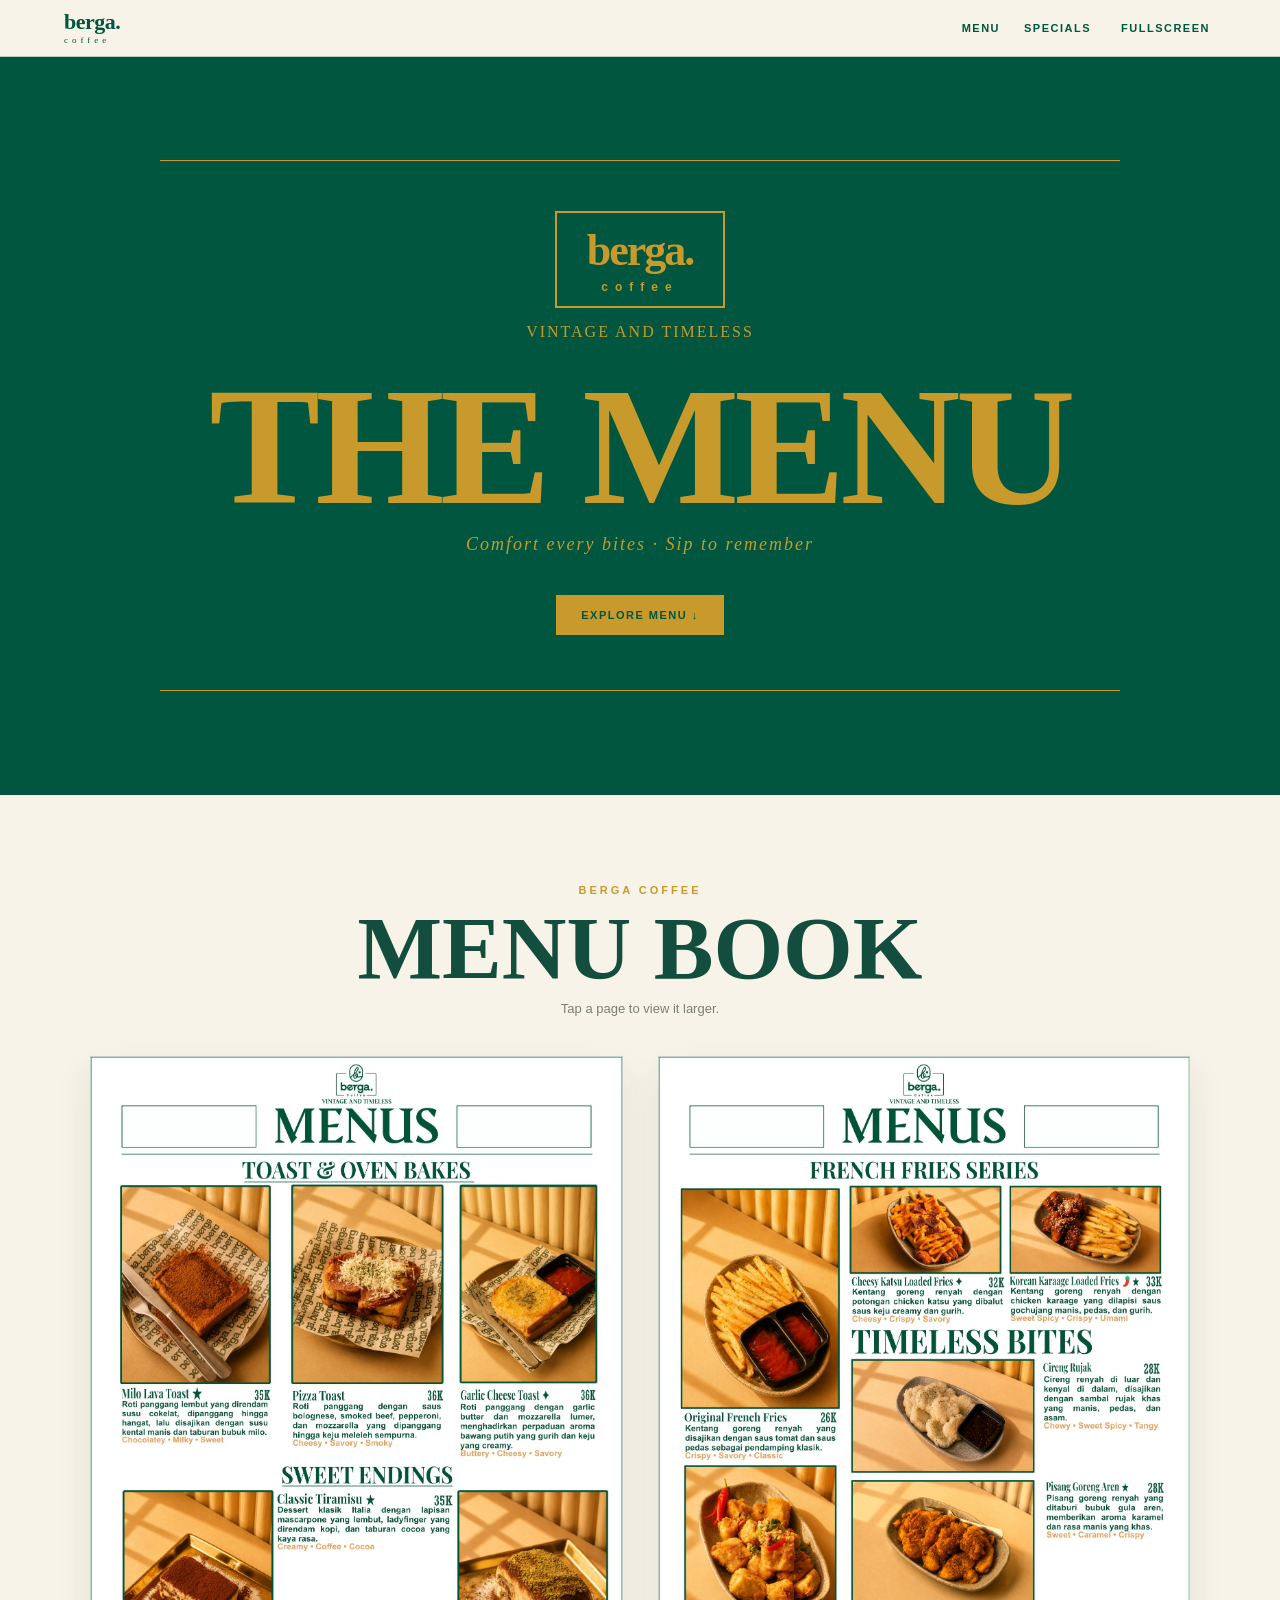
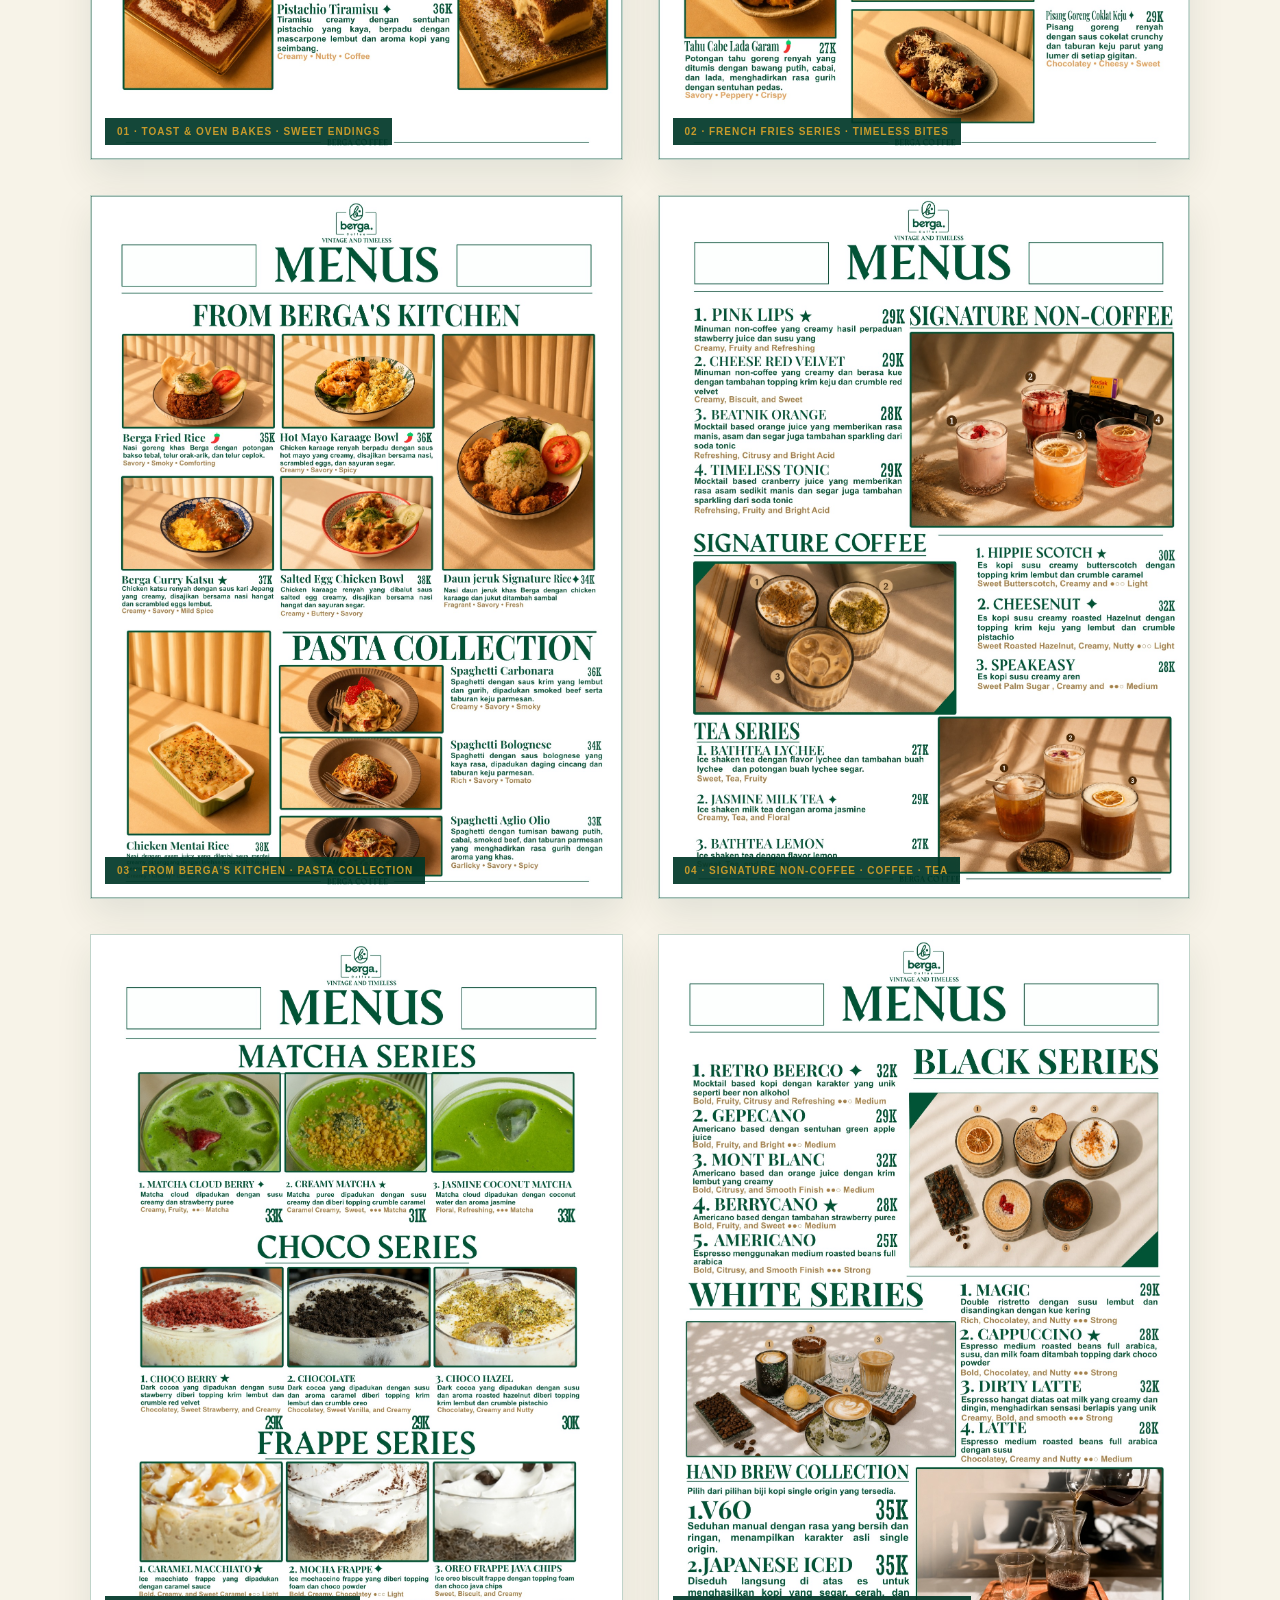
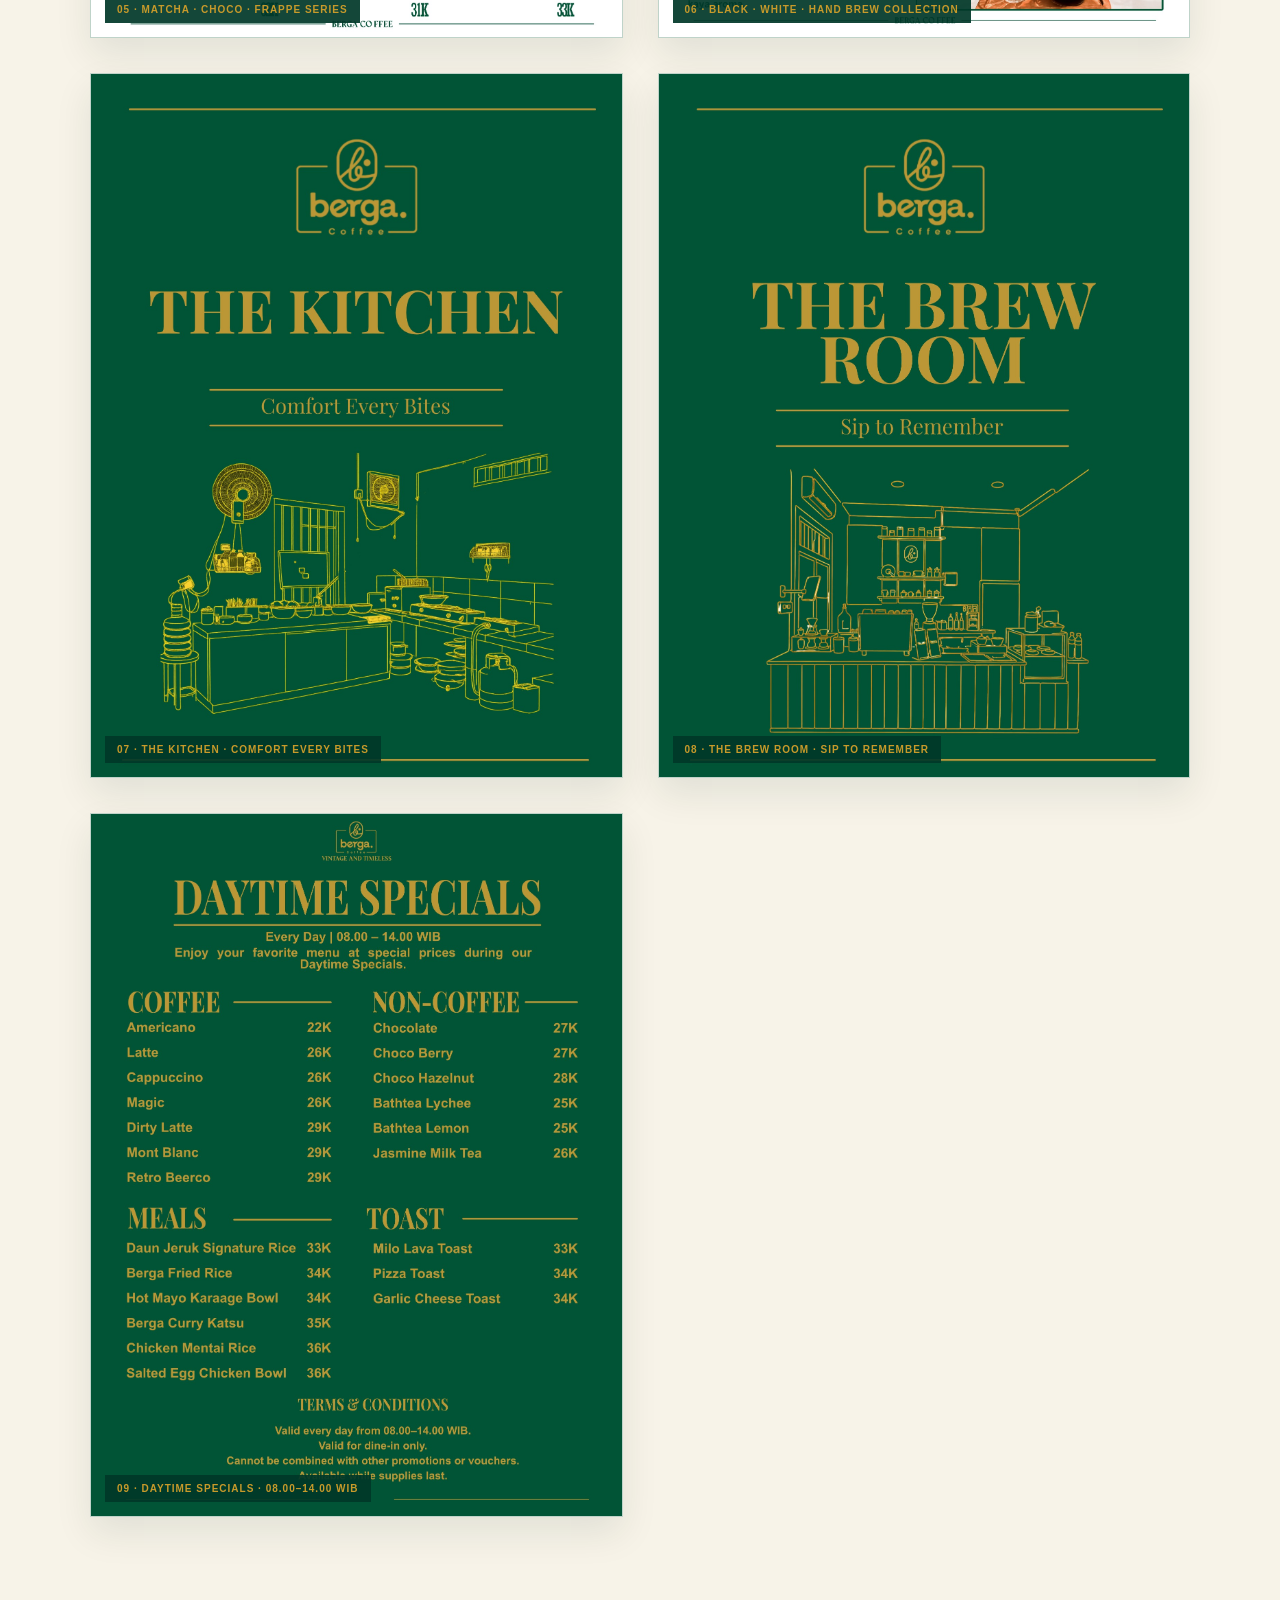
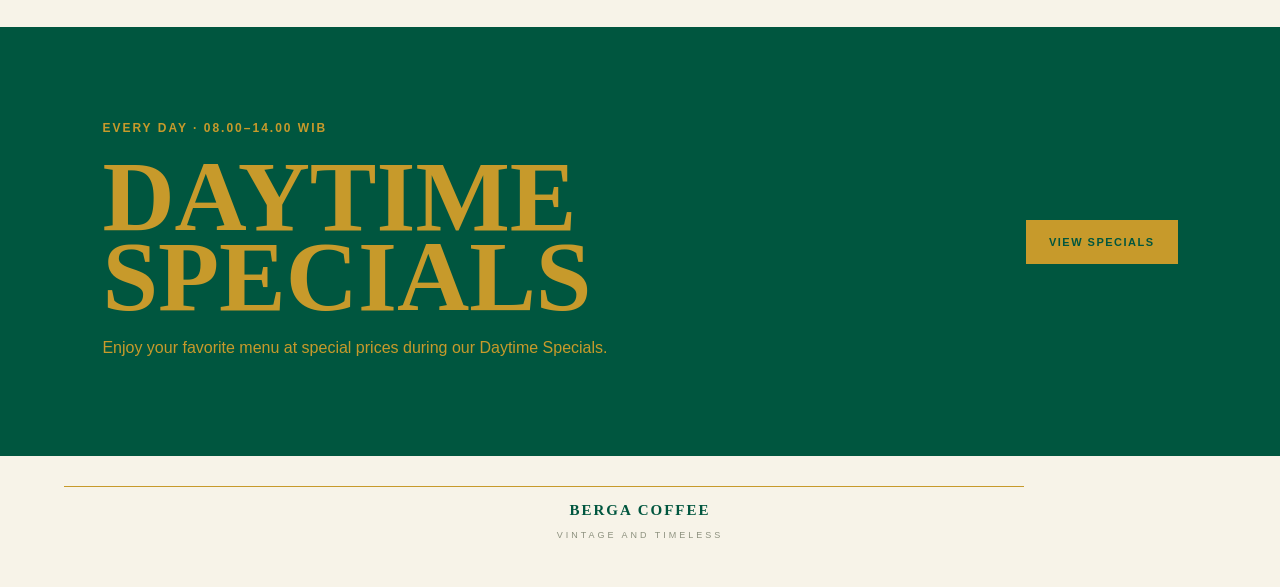
==== index.html @ 941ea562 "index.html" ====
<!DOCTYPE html>
<html lang="id">
<head>
  <meta charset="UTF-8">
  <meta name="viewport" content="width=device-width, initial-scale=1.0">
  <meta name="theme-color" content="#00563f">
  <meta name="description" content="Digital menu Berga Coffee — Vintage and Timeless.">
  <title>Berga Coffee Menu</title>
  <link rel="stylesheet" href="style.css">
</head>
<body>
  <header class="topbar">
    <a class="brand" href="#top" aria-label="Berga Coffee">
      <span>
        <strong>berga.</strong>
        <small>coffee</small>
      </span>
    </a>

    <button class="menu-toggle" id="menuToggle" aria-label="Buka navigasi" aria-expanded="false">
      <span></span><span></span><span></span>
    </button>

    <nav id="nav">
      <a href="#menu">MENU</a>
      <a href="#specials">SPECIALS</a>
      <button id="fullscreenBtn" type="button">FULLSCREEN</button>
    </nav>
  </header>

  <main id="top">
    <section class="hero">
      <div class="hero-line"></div>
      <div class="hero-logo">berga.<small>coffee</small></div>
      <p>VINTAGE AND TIMELESS</p>
      <h1>THE MENU</h1>
      <p class="hero-subtitle">Comfort every bites · Sip to remember</p>
      <a class="scroll-btn" href="#menu">EXPLORE MENU ↓</a>
      <div class="hero-line"></div>
    </section>

    <section class="viewer" id="menu">
      <div class="section-heading">
        <span>BERGA COFFEE</span>
        <h2>MENU BOOK</h2>
        <p>Tap a page to view it larger.</p>
      </div>

      <div class="pages" id="pages">
        <!-- Pages inserted by JavaScript -->
      </div>
    </section>

    <section class="special-preview" id="specials">
      <div>
        <p class="eyebrow">EVERY DAY · 08.00–14.00 WIB</p>
        <h2>DAYTIME<br>SPECIALS</h2>
        <p>Enjoy your favorite menu at special prices during our Daytime Specials.</p>
      </div>
      <button class="gold-button" id="specialBtn" type="button">VIEW SPECIALS</button>
    </section>
  </main>

  <div class="lightbox" id="lightbox" aria-hidden="true">
    <button class="close" id="closeBtn" aria-label="Tutup">×</button>
    <button class="lightbox-arrow prev" id="prevBtn" aria-label="Halaman sebelumnya">‹</button>
    <div class="lightbox-content">
      <img id="lightboxImage" src="" alt="">
      <div class="lightbox-caption">
        <span id="pageNumber"></span>
        <strong id="pageTitle"></strong>
      </div>
    </div>
    <button class="lightbox-arrow next" id="nextBtn" aria-label="Halaman berikutnya">›</button>
  </div>

  <footer>
    <div class="footer-line"></div>
    <strong>BERGA COFFEE</strong>
    <span>VINTAGE AND TIMELESS</span>
  </footer>

  <script src="script.js"></script>
</body>
</html>
---- style.css ----
:root {
  --green: #00563f;
  --green-dark: #003d2d;
  --gold: #c79a2b;
  --cream: #f7f3e8;
  --paper: #fffdf8;
  --text: #124d3d;
}

* { box-sizing: border-box; }

html {
  scroll-behavior: smooth;
  background: var(--cream);
}

body {
  margin: 0;
  color: var(--text);
  background: var(--cream);
  font-family: Georgia, "Times New Roman", serif;
}

button, a { font: inherit; }

.topbar {
  position: sticky;
  top: 0;
  z-index: 50;
  display: flex;
  align-items: center;
  justify-content: space-between;
  padding: 12px 5vw;
  background: rgba(247, 243, 232, .94);
  border-bottom: 1px solid rgba(0, 86, 63, .25);
  backdrop-filter: blur(12px);
}

.brand {
  display: flex;
  gap: 9px;
  align-items: center;
  color: var(--green);
  text-decoration: none;
  line-height: .9;
}

.brand-mark {
  display: grid;
  place-items: center;
  width: 38px;
  height: 38px;
  border: 1.5px solid var(--green);
  border-radius: 50%;
  font-size: 24px;
  font-style: italic;
}

.brand strong {
  display: block;
  font-size: 22px;
  letter-spacing: -.5px;
}

.brand small {
  display: block;
  margin-top: 4px;
  font-size: 9px;
  letter-spacing: 4px;
}

nav {
  display: flex;
  align-items: center;
  gap: 24px;
}

nav a, nav button {
  color: var(--green);
  background: none;
  border: 0;
  text-decoration: none;
  font-family: Arial, sans-serif;
  font-size: 11px;
  font-weight: 700;
  letter-spacing: 1.5px;
  cursor: pointer;
}

nav a:hover, nav button:hover { color: var(--gold); }

.menu-toggle {
  display: none;
  border: 0;
  background: none;
  cursor: pointer;
}

.menu-toggle span {
  display: block;
  width: 25px;
  height: 2px;
  margin: 5px 0;
  background: var(--green);
}

.hero {
  min-height: 82vh;
  padding: 55px 6vw;
  display: flex;
  flex-direction: column;
  align-items: center;
  justify-content: center;
  text-align: center;
  color: var(--gold);
  background: var(--green);
}

.hero-line, .footer-line {
  width: min(960px, 90%);
  height: 1px;
  background: var(--gold);
}

.hero-logo {
  margin-top: 50px;
  padding: 12px 30px;
  border: 2px solid var(--gold);
  font-size: 44px;
  font-weight: 700;
  letter-spacing: -2px;
}

.hero-logo small {
  display: block;
  margin-top: 4px;
  font-family: Arial, sans-serif;
  font-size: 12px;
  letter-spacing: 7px;
}

.hero p {
  margin: 15px 0 0;
  letter-spacing: 2px;
}

.hero h1 {
  margin: 40px 0 5px;
  font-size: clamp(70px, 13vw, 170px);
  line-height: .8;
  letter-spacing: -5px;
}

.hero-subtitle {
  font-size: 18px;
  font-style: italic;
}

.scroll-btn {
  margin: 40px 0 55px;
  padding: 14px 25px;
  color: var(--green);
  background: var(--gold);
  text-decoration: none;
  font-family: Arial, sans-serif;
  font-size: 11px;
  font-weight: 800;
  letter-spacing: 1.5px;
  transition: transform .2s ease;
}

.scroll-btn:hover { transform: translateY(-3px); }

.viewer {
  padding: 85px 5vw 110px;
}

.section-heading {
  max-width: 1000px;
  margin: 0 auto 40px;
  text-align: center;
}

.section-heading span {
  color: var(--gold);
  font-family: Arial, sans-serif;
  font-size: 11px;
  font-weight: 800;
  letter-spacing: 3px;
}

.section-heading h2 {
  margin: 10px 0 4px;
  font-size: clamp(45px, 7vw, 90px);
  line-height: .9;
}

.section-heading p {
  margin: 12px 0 0;
  color: #7b806f;
  font-family: Arial, sans-serif;
  font-size: 13px;
}

.pages {
  width: min(1100px, 100%);
  margin: auto;
  display: grid;
  grid-template-columns: repeat(2, minmax(0, 1fr));
  gap: 35px;
}

.page-card {
  position: relative;
  overflow: hidden;
  background: var(--paper);
  border: 1px solid rgba(0, 86, 63, .25);
  box-shadow: 0 16px 35px rgba(0, 45, 35, .09);
  cursor: zoom-in;
  transition: transform .25s ease, box-shadow .25s ease;
}

.page-card:hover {
  transform: translateY(-7px);
  box-shadow: 0 24px 50px rgba(0, 45, 35, .16);
}

.page-card img {
  display: block;
  width: 100%;
  height: auto;
}

.page-label {
  position: absolute;
  left: 14px;
  bottom: 14px;
  padding: 8px 12px;
  color: var(--gold);
  background: rgba(0, 56, 41, .92);
  font-family: Arial, sans-serif;
  font-size: 10px;
  font-weight: 700;
  letter-spacing: 1px;
  text-transform: uppercase;
}

.special-preview {
  min-height: 420px;
  padding: 80px 8vw;
  display: flex;
  align-items: center;
  justify-content: space-between;
  gap: 50px;
  color: var(--gold);
  background: var(--green);
}

.eyebrow {
  font-family: Arial, sans-serif;
  font-size: 12px;
  font-weight: 700;
  letter-spacing: 2px;
}

.special-preview h2 {
  margin: 18px 0;
  font-size: clamp(55px, 8vw, 100px);
  line-height: .8;
}

.special-preview p {
  max-width: 540px;
  font-family: Arial, sans-serif;
  line-height: 1.6;
}

.gold-button {
  flex: 0 0 auto;
  padding: 15px 22px;
  border: 1px solid var(--gold);
  color: var(--green);
  background: var(--gold);
  font-family: Arial, sans-serif;
  font-size: 11px;
  font-weight: 800;
  letter-spacing: 1.5px;
  cursor: pointer;
}

footer {
  padding: 30px 5vw 45px;
  text-align: center;
  color: var(--green);
  background: var(--cream);
}

footer strong {
  display: block;
  margin: 15px 0 5px;
  font-size: 15px;
  letter-spacing: 2px;
}

footer span {
  color: #8d917f;
  font-family: Arial, sans-serif;
  font-size: 9px;
  letter-spacing: 3px;
}

.lightbox {
  position: fixed;
  inset: 0;
  z-index: 100;
  display: none;
  align-items: center;
  justify-content: center;
  padding: 30px 80px;
  background: rgba(0, 30, 22, .96);
}

.lightbox.open { display: flex; }

.lightbox-content {
  max-width: min(92vw, 900px);
  max-height: 94vh;
  display: flex;
  flex-direction: column;
  align-items: center;
}

.lightbox-content img {
  max-width: 100%;
  max-height: 82vh;
  width: auto;
  height: auto;
  object-fit: contain;
  box-shadow: 0 20px 80px rgba(0,0,0,.4);
}

.lightbox-caption {
  width: 100%;
  padding-top: 12px;
  display: flex;
  justify-content: space-between;
  gap: 20px;
  color: var(--gold);
  font-family: Arial, sans-serif;
  font-size: 11px;
  letter-spacing: 1px;
  text-transform: uppercase;
}

.close, .lightbox-arrow {
  position: absolute;
  border: 0;
  color: var(--gold);
  background: none;
  cursor: pointer;
}

.close {
  top: 20px;
  right: 28px;
  font-family: Arial, sans-serif;
  font-size: 42px;
  font-weight: 200;
}

.lightbox-arrow {
  top: 50%;
  transform: translateY(-50%);
  font-size: 65px;
  line-height: 1;
}

.prev { left: 20px; }
.next { right: 20px; }

@media (max-width: 700px) {
  .topbar { padding: 10px 18px; }
  .menu-toggle { display: block; }
  nav {
    position: absolute;
    top: 100%;
    left: 0;
    right: 0;
    display: none;
    padding: 18px;
    flex-direction: column;
    align-items: flex-start;
    gap: 16px;
    background: var(--cream);
    border-bottom: 1px solid rgba(0, 86, 63, .2);
  }
  nav.open { display: flex; }

  .hero { min-height: 76vh; padding: 35px 20px; }
  .hero-logo { margin-top: 35px; font-size: 35px; }
  .hero h1 { margin-top: 35px; font-size: 65px; letter-spacing: -3px; }
  .hero-subtitle { font-size: 14px; }

  .viewer { padding: 55px 15px 75px; }
  .pages { grid-template-columns: 1fr; gap: 24px; }

  .special-preview {
    padding: 60px 25px;
    flex-direction: column;
    align-items: flex-start;
  }

  .lightbox { padding: 50px 15px 25px; }
  .lightbox-content img { max-height: 78vh; }
  .lightbox-arrow { font-size: 45px; }
  .prev { left: 4px; }
  .next { right: 4px; }
  .close { top: 8px; right: 15px; }
  .lightbox-caption { font-size: 9px; }
}
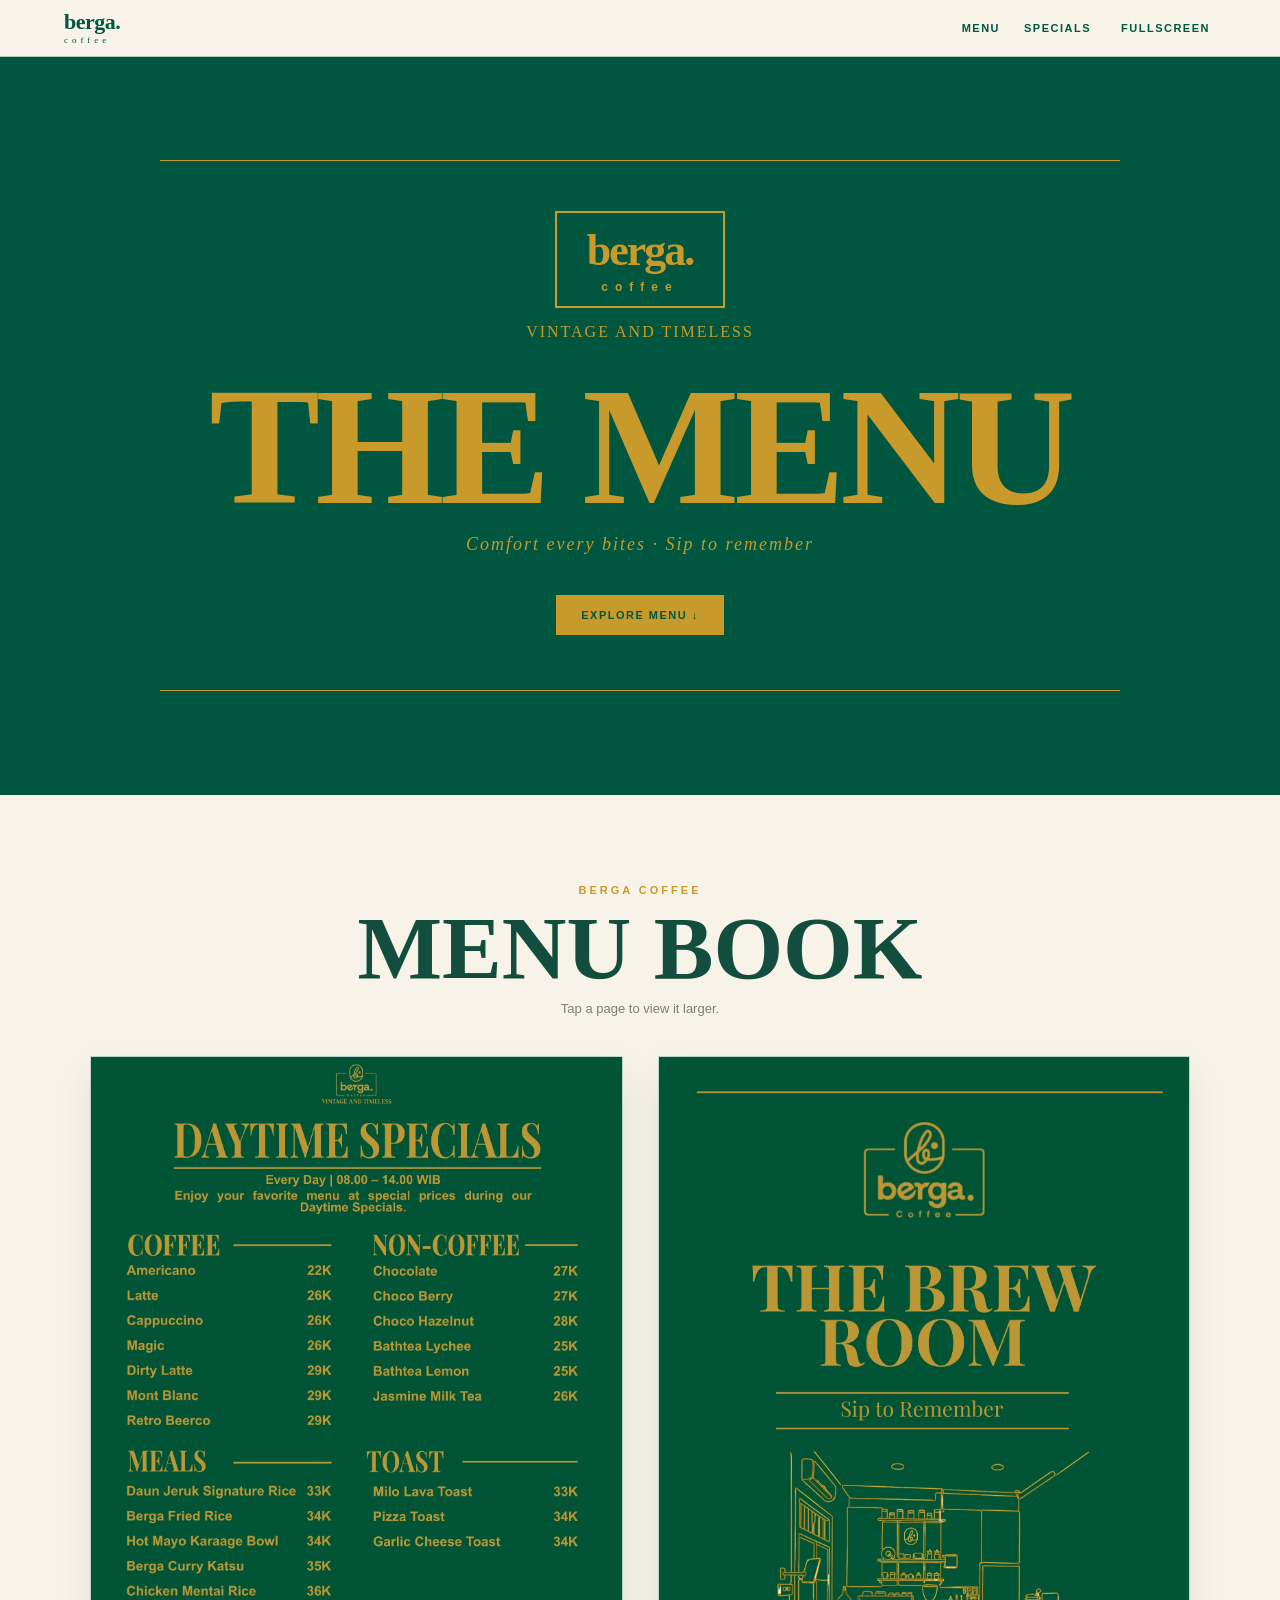
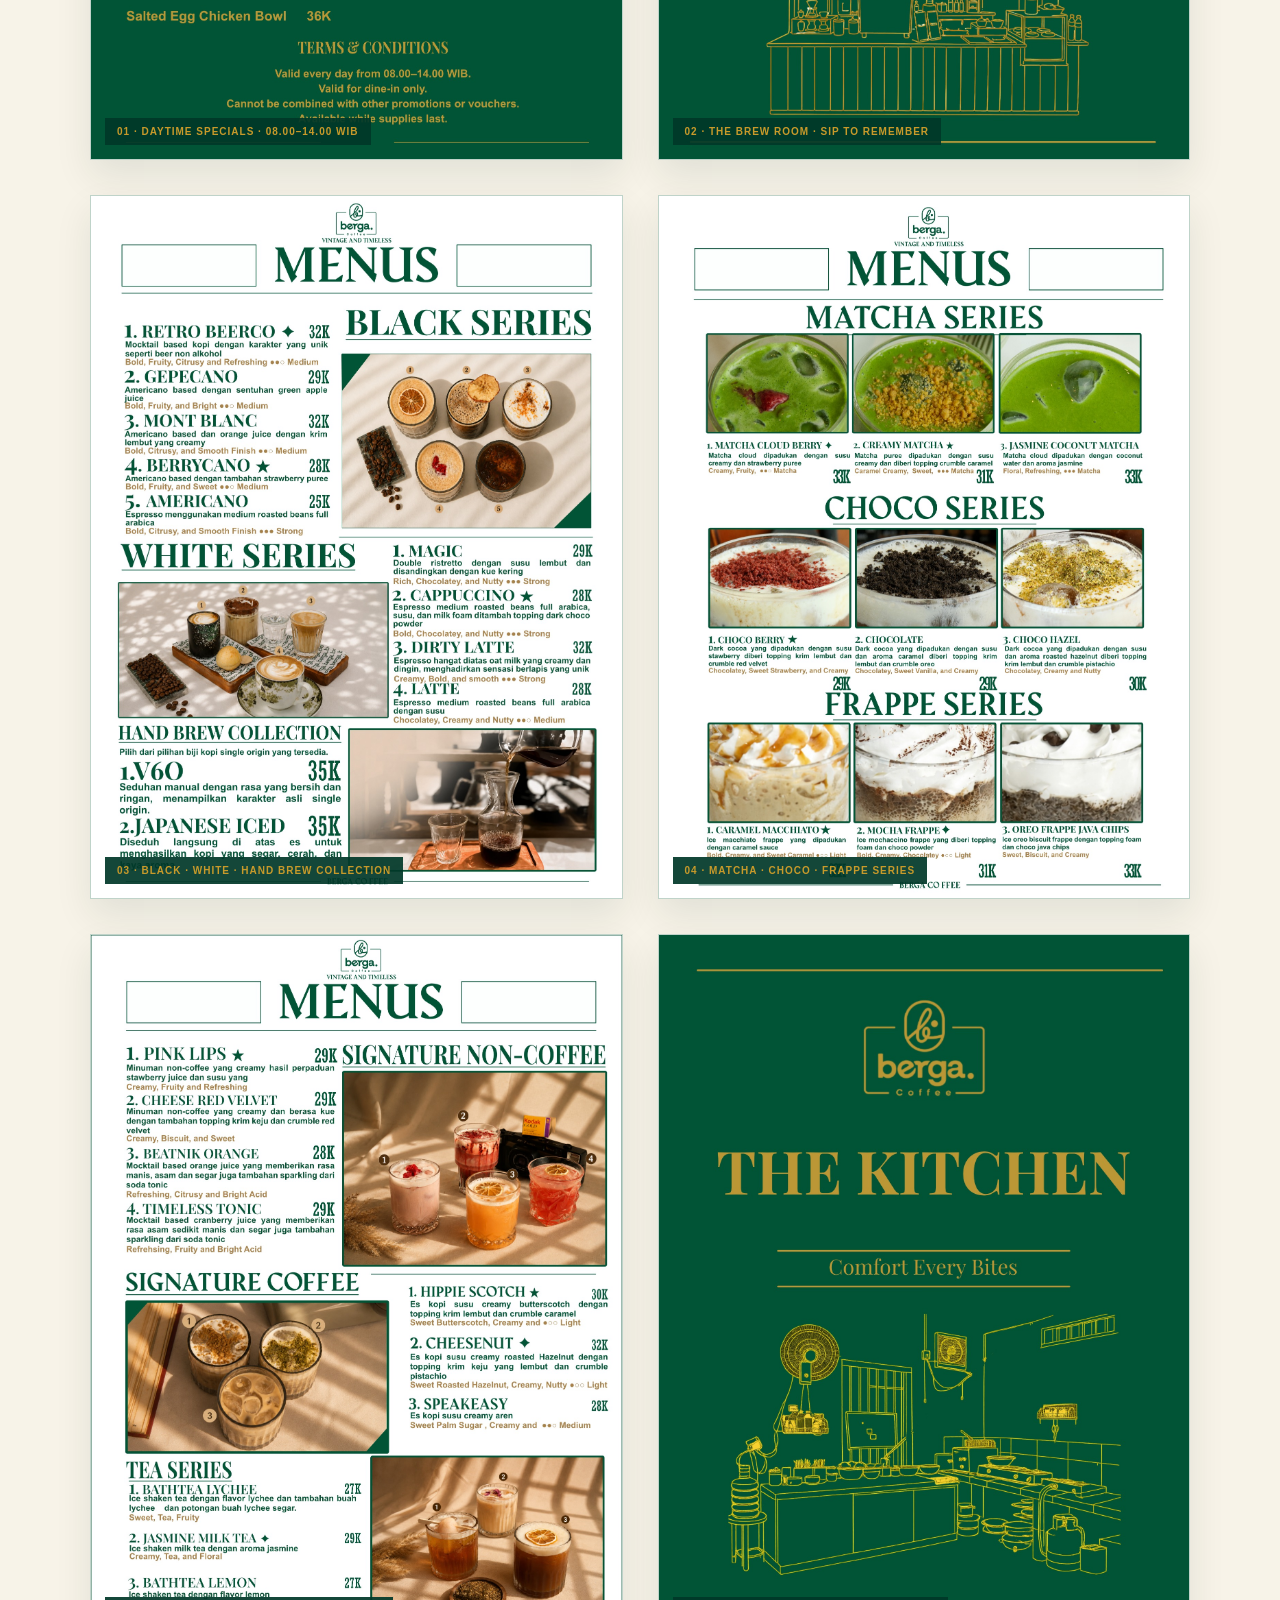
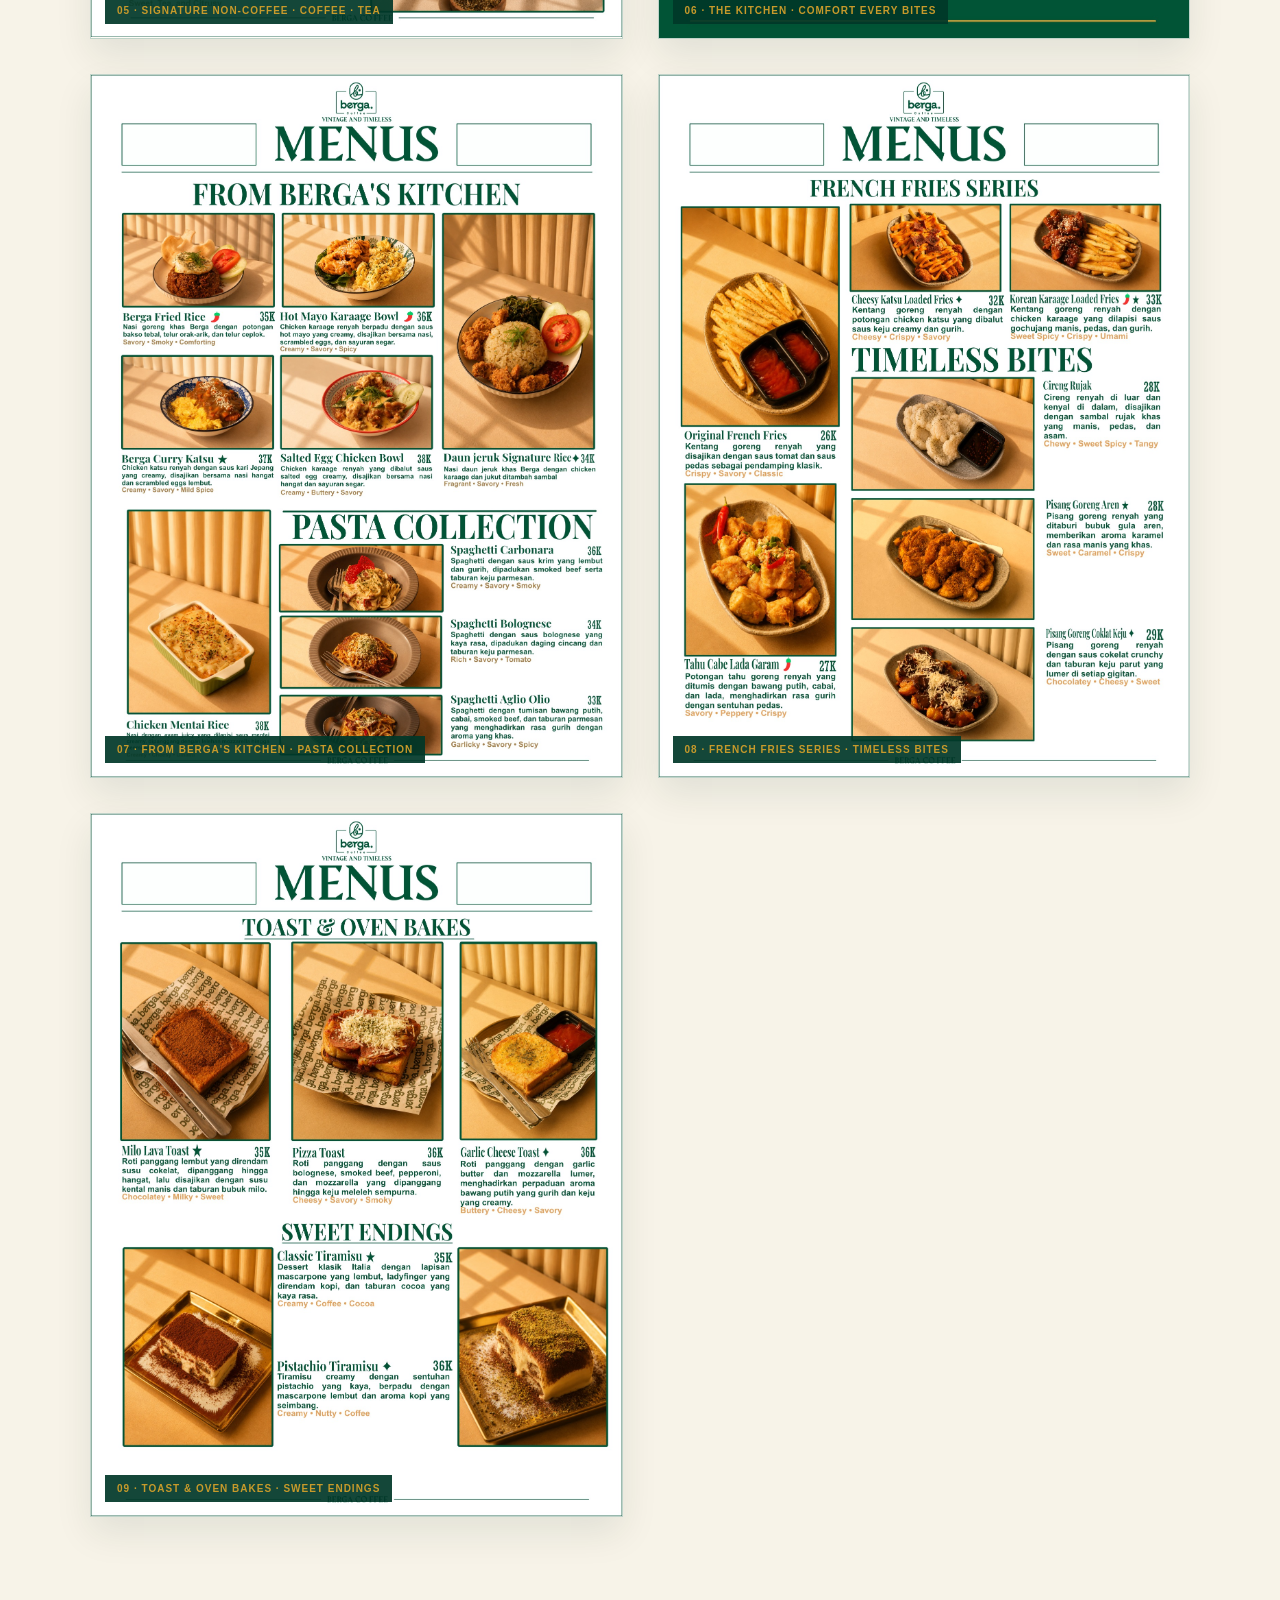
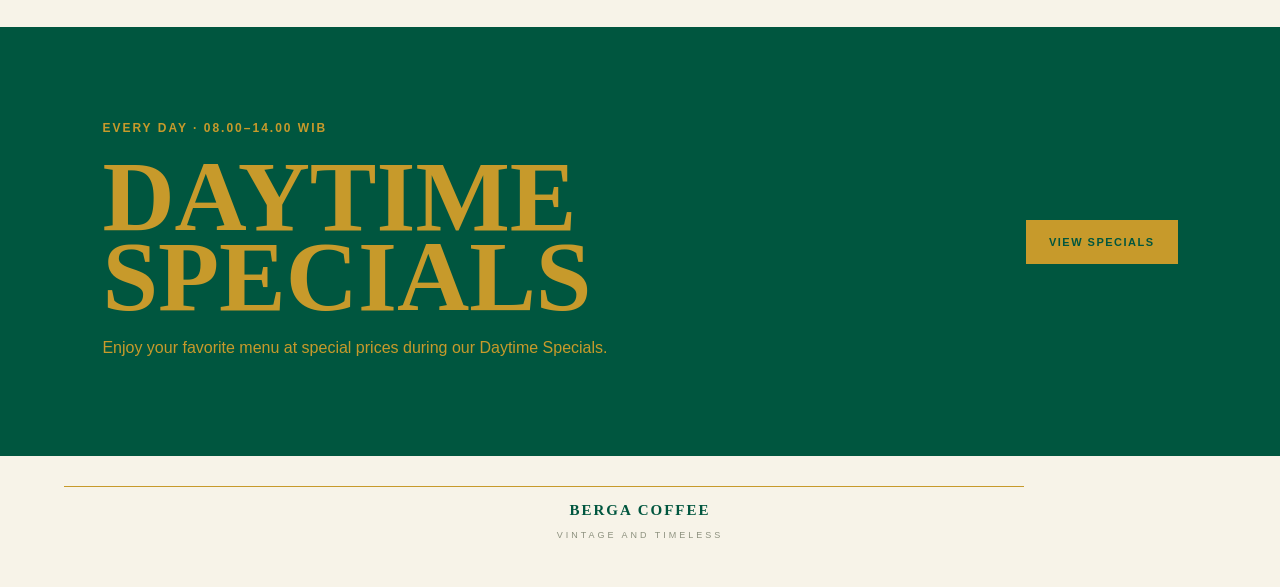
==== commit 27e2e250: "index.html" ====
--- a/index.html
+++ b/index.html
@@ -1,11 +1,16 @@
 <!DOCTYPE html>
 <html lang="id">
 <head>
-  <meta charset="UTF-8">
+ <meta charset="UTF-8">
   <meta name="viewport" content="width=device-width, initial-scale=1.0">
   <meta name="theme-color" content="#00563f">
   <meta name="description" content="Digital menu Berga Coffee — Vintage and Timeless.">
+
   <title>Berga Coffee Menu</title>
+
+  <!-- Favicon Berga Coffee -->
+  <link rel="icon" type="image/png" href="assets/berga-favicon.png">
+
   <link rel="stylesheet" href="style.css">
 </head>
 <body>
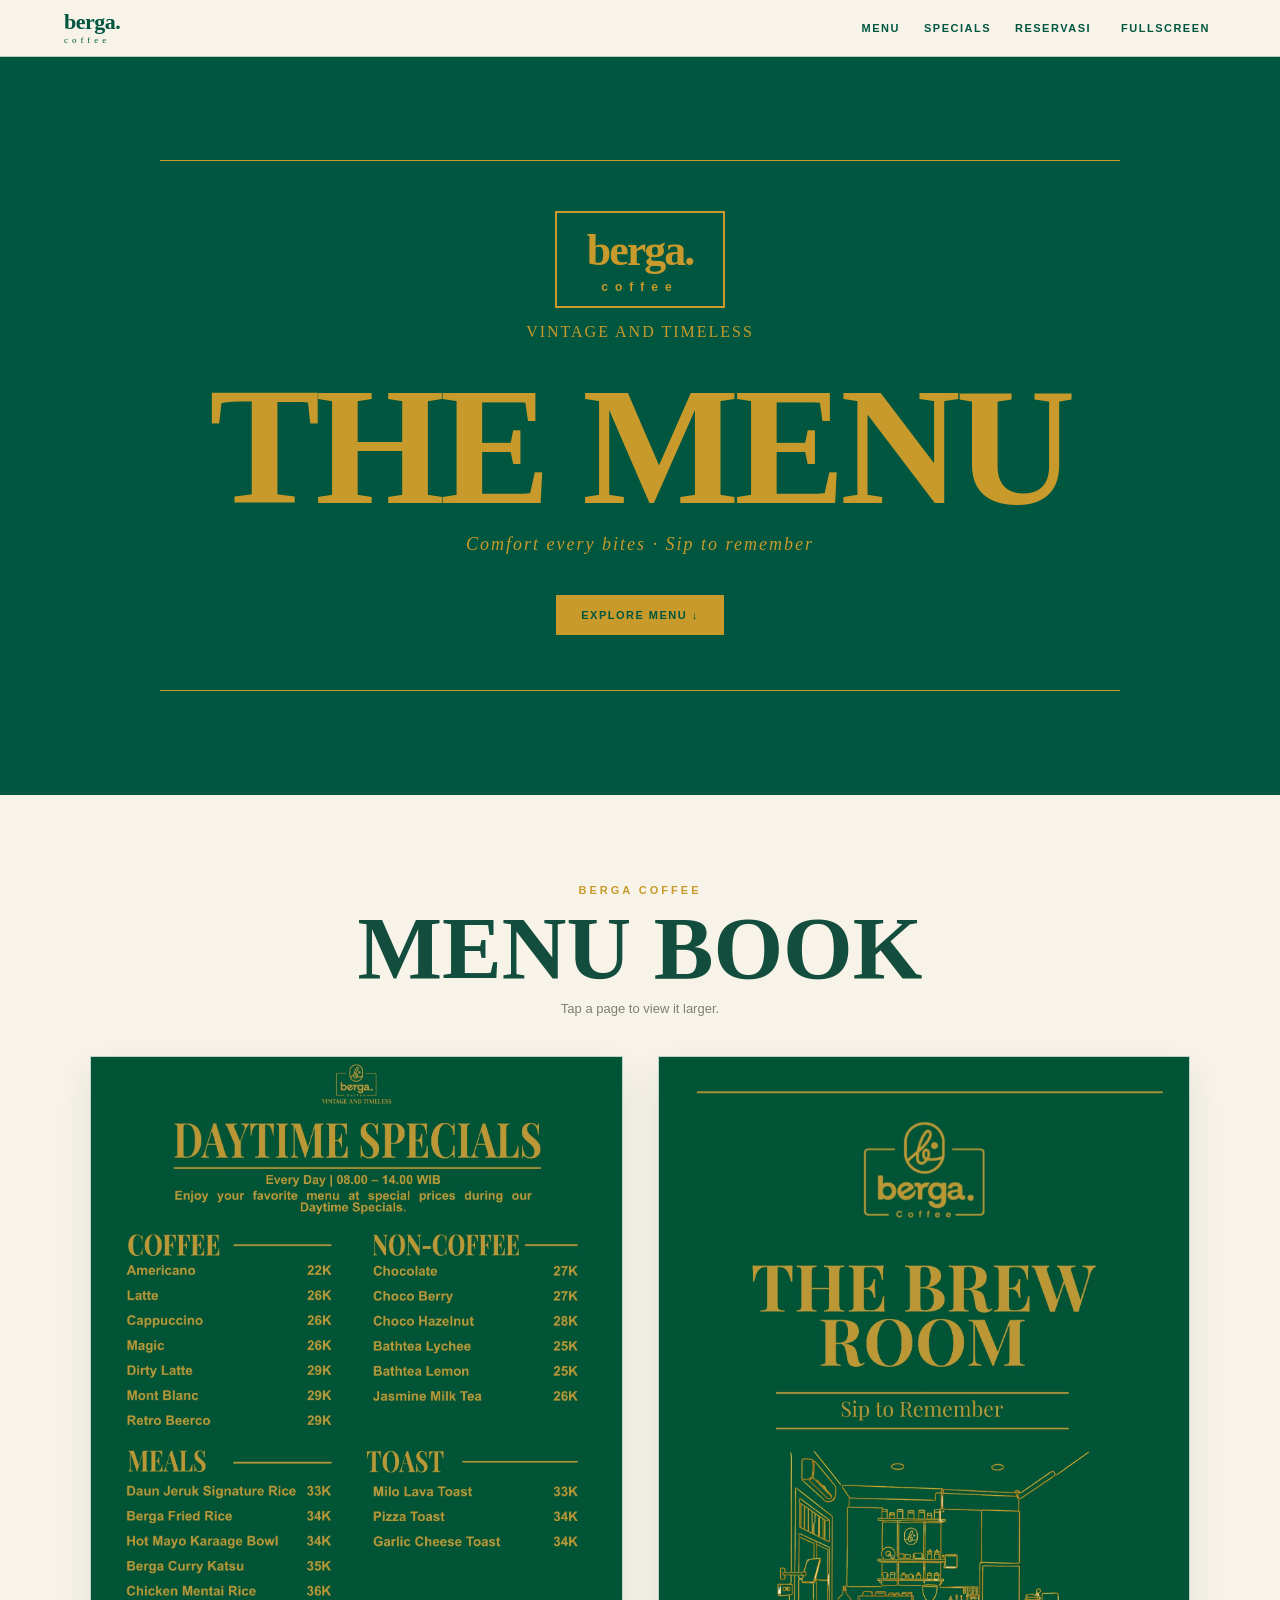
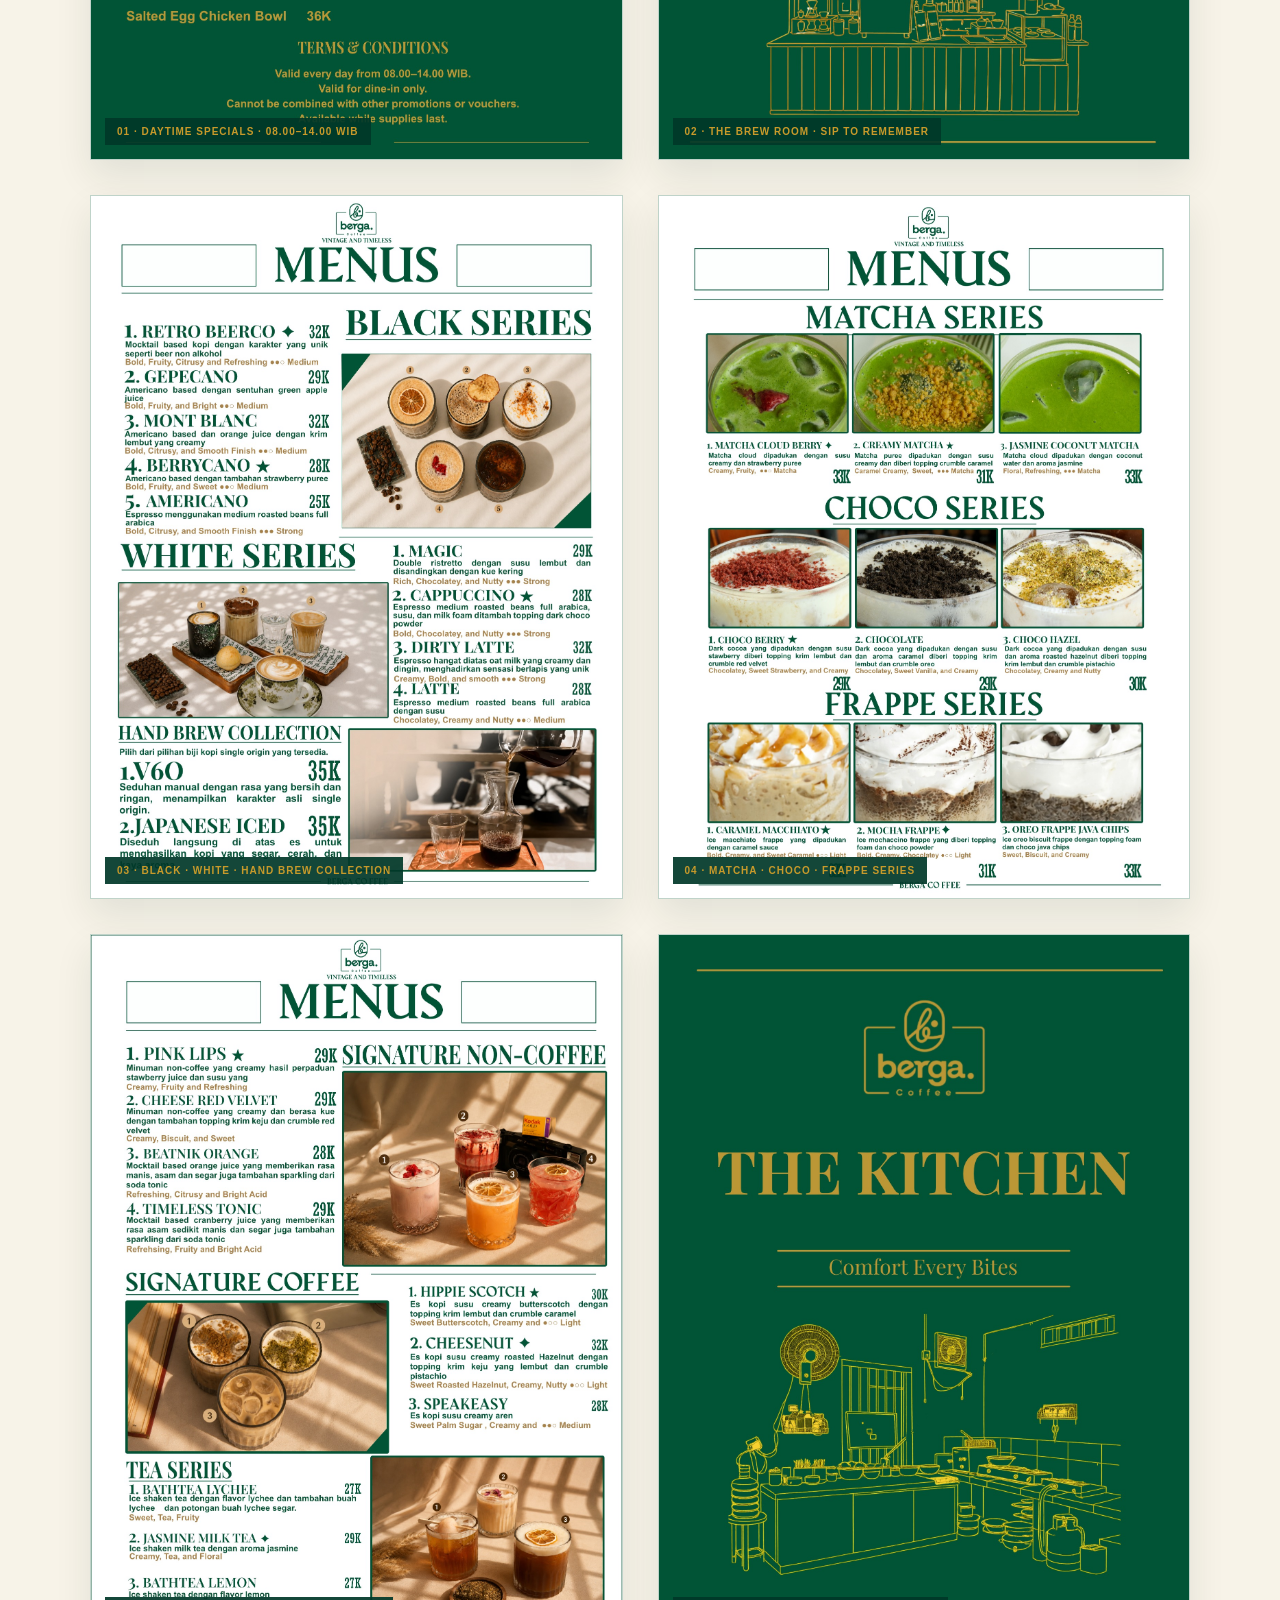
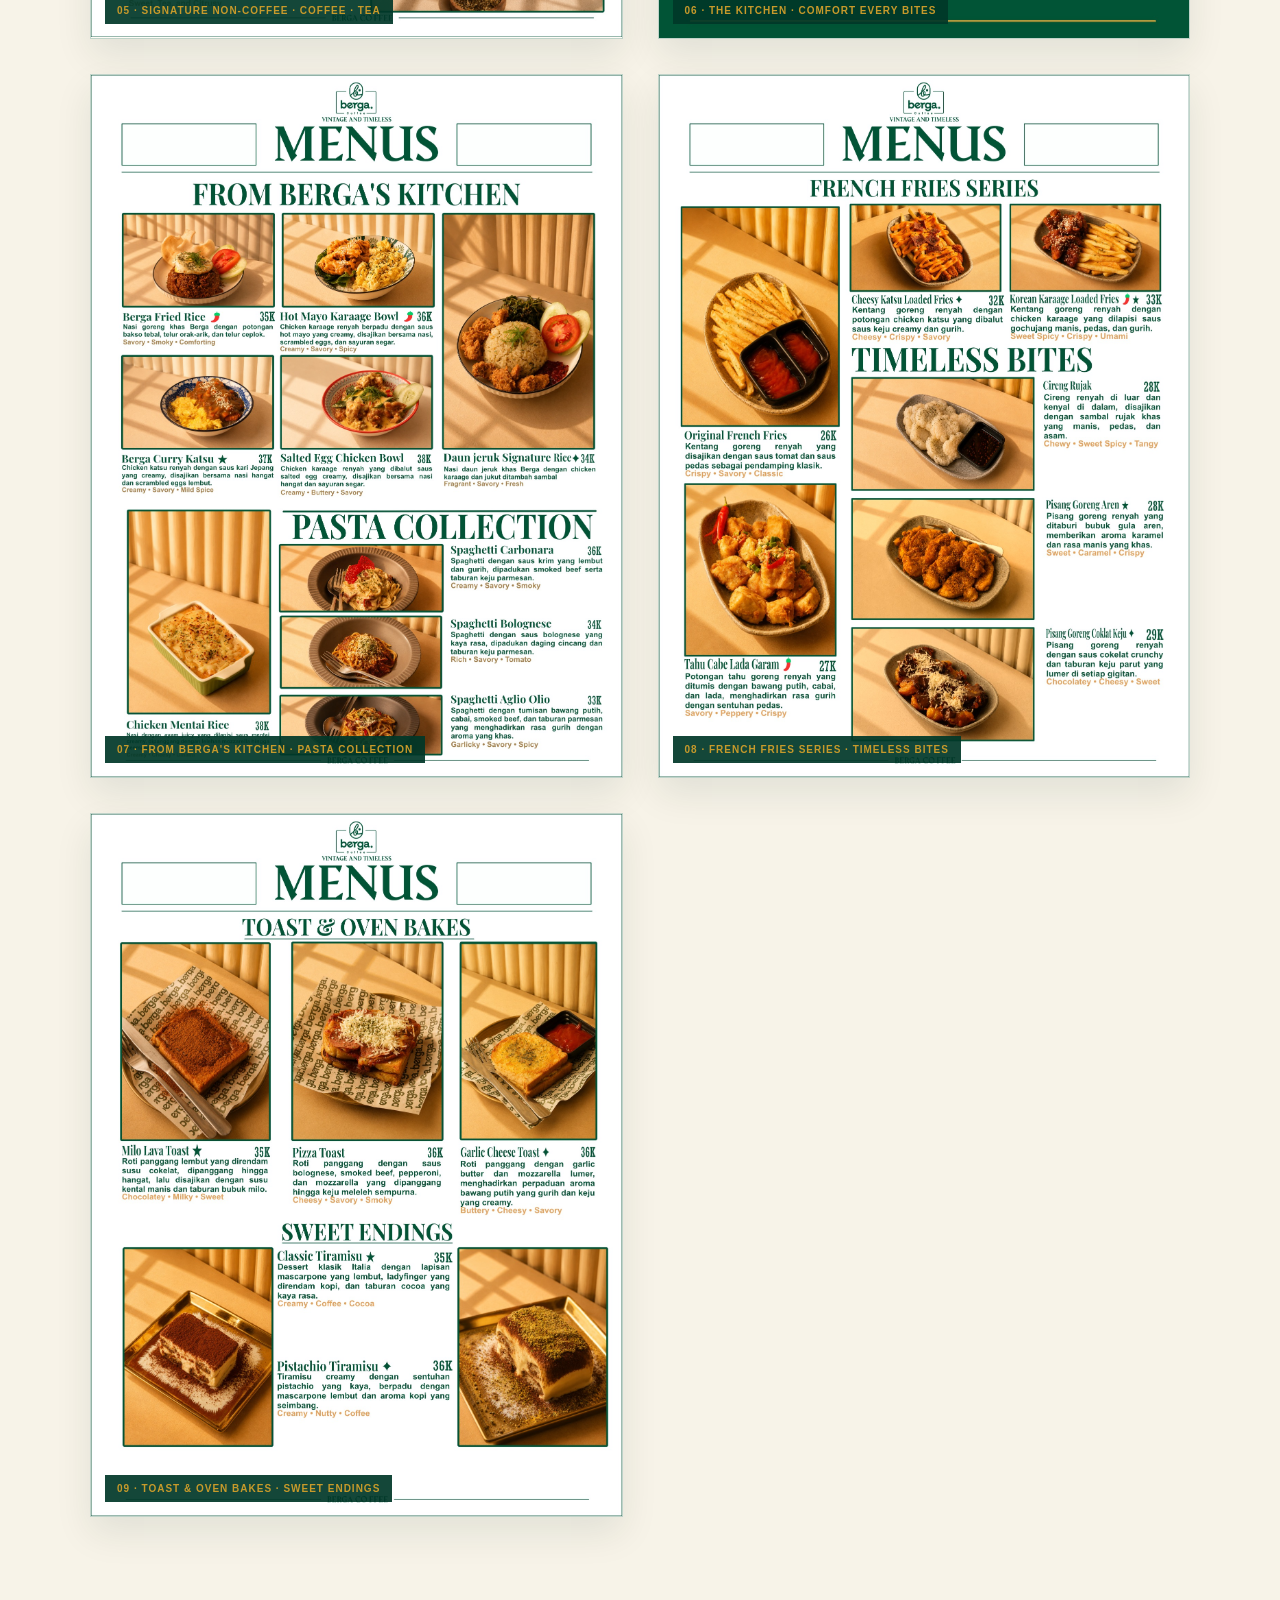
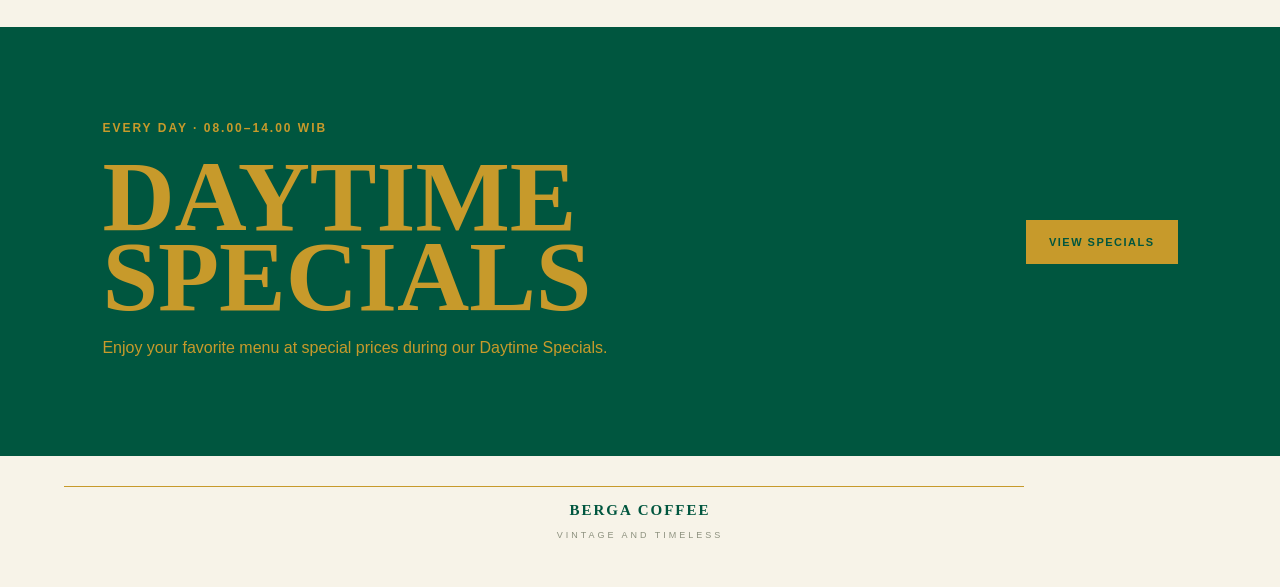
==== commit 370f1865: "index.html" ====
--- a/index.html
+++ b/index.html
@@ -29,6 +29,17 @@
     <nav id="nav">
       <a href="#menu">MENU</a>
       <a href="#specials">SPECIALS</a>
+
+      <!-- Reservasi -->
+      <a
+        href="https://wa.me/62XXXXXXXXXX?text=Halo%20Berga%20Coffee%2C%20saya%20ingin%20melakukan%20reservasi."
+        target="_blank"
+        rel="noopener noreferrer"
+        class="reservation-link"
+      >
+        RESERVASI
+      </a>
+
       <button id="fullscreenBtn" type="button">FULLSCREEN</button>
     </nav>
   </header>
@@ -69,6 +80,7 @@
   <div class="lightbox" id="lightbox" aria-hidden="true">
     <button class="close" id="closeBtn" aria-label="Tutup">×</button>
     <button class="lightbox-arrow prev" id="prevBtn" aria-label="Halaman sebelumnya">‹</button>
+
     <div class="lightbox-content">
       <img id="lightboxImage" src="" alt="">
       <div class="lightbox-caption">
@@ -76,6 +88,7 @@
         <strong id="pageTitle"></strong>
       </div>
     </div>
+
     <button class="lightbox-arrow next" id="nextBtn" aria-label="Halaman berikutnya">›</button>
   </div>
 
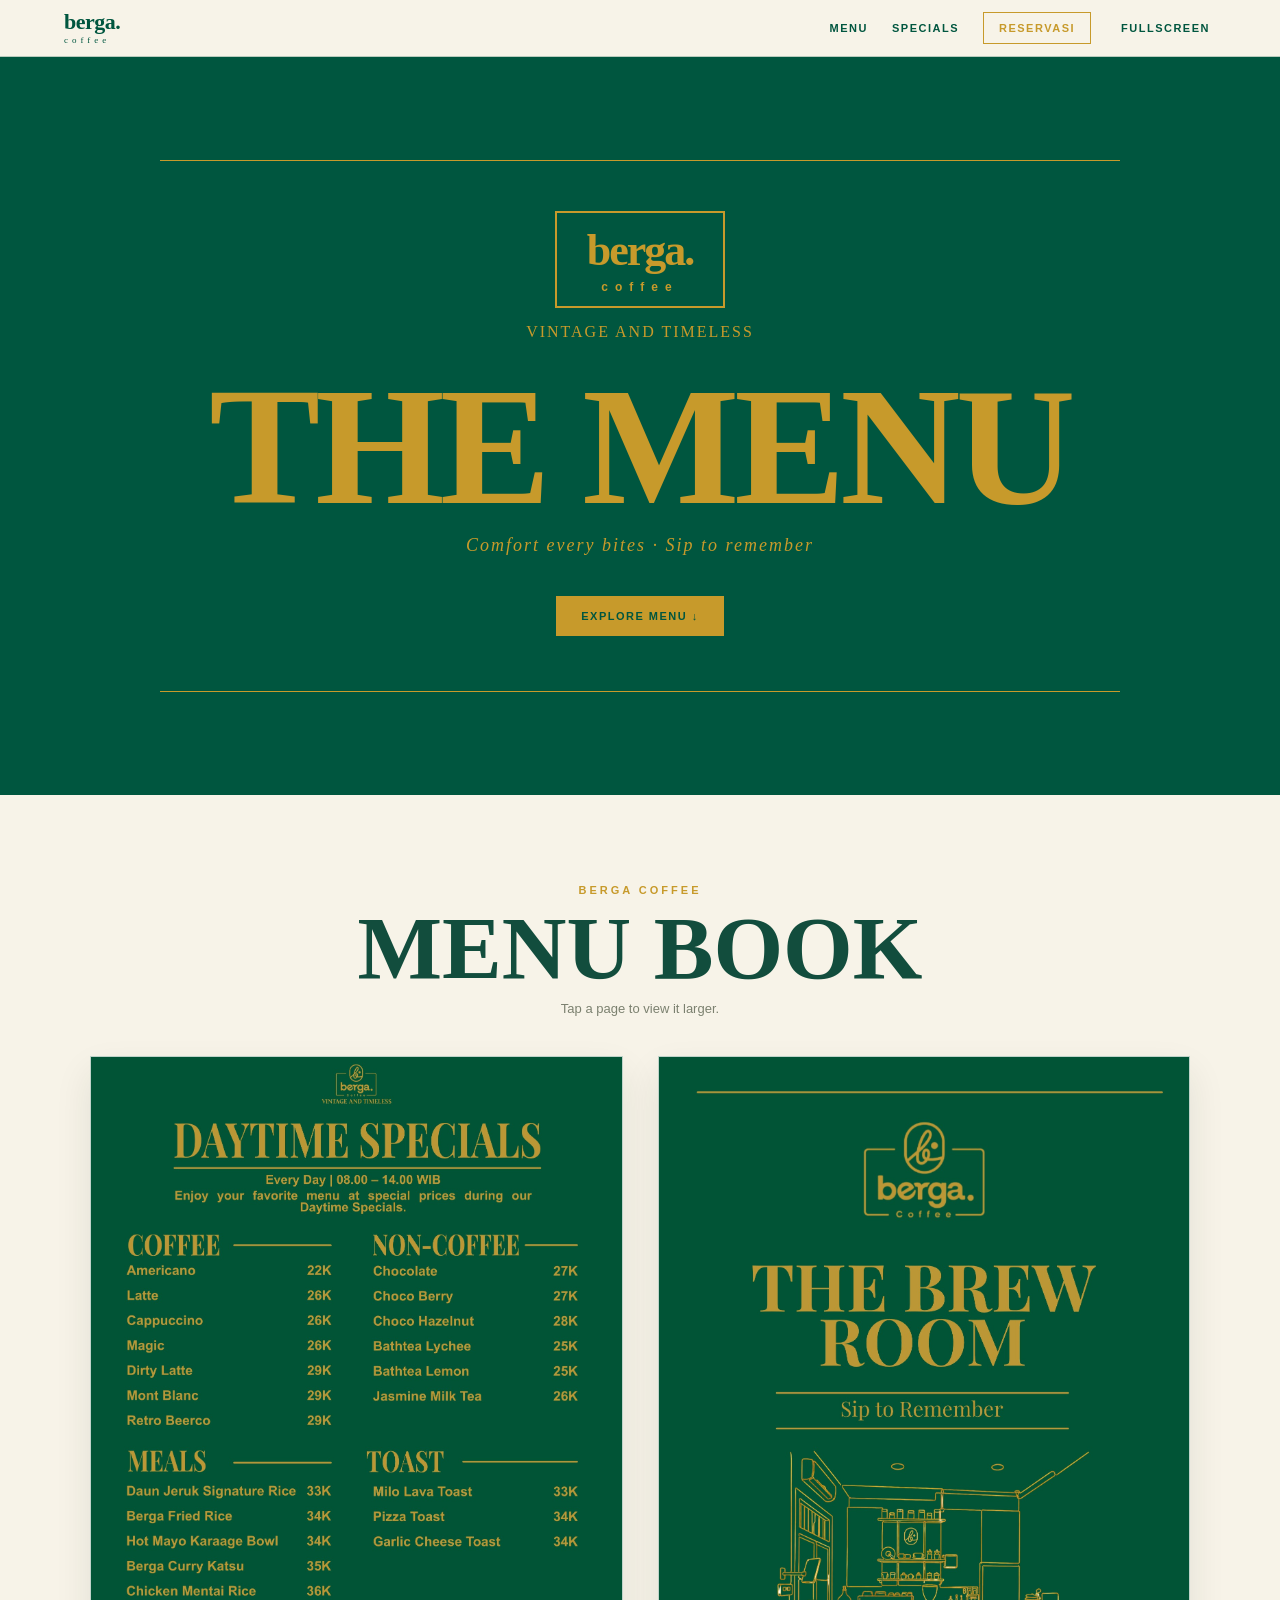
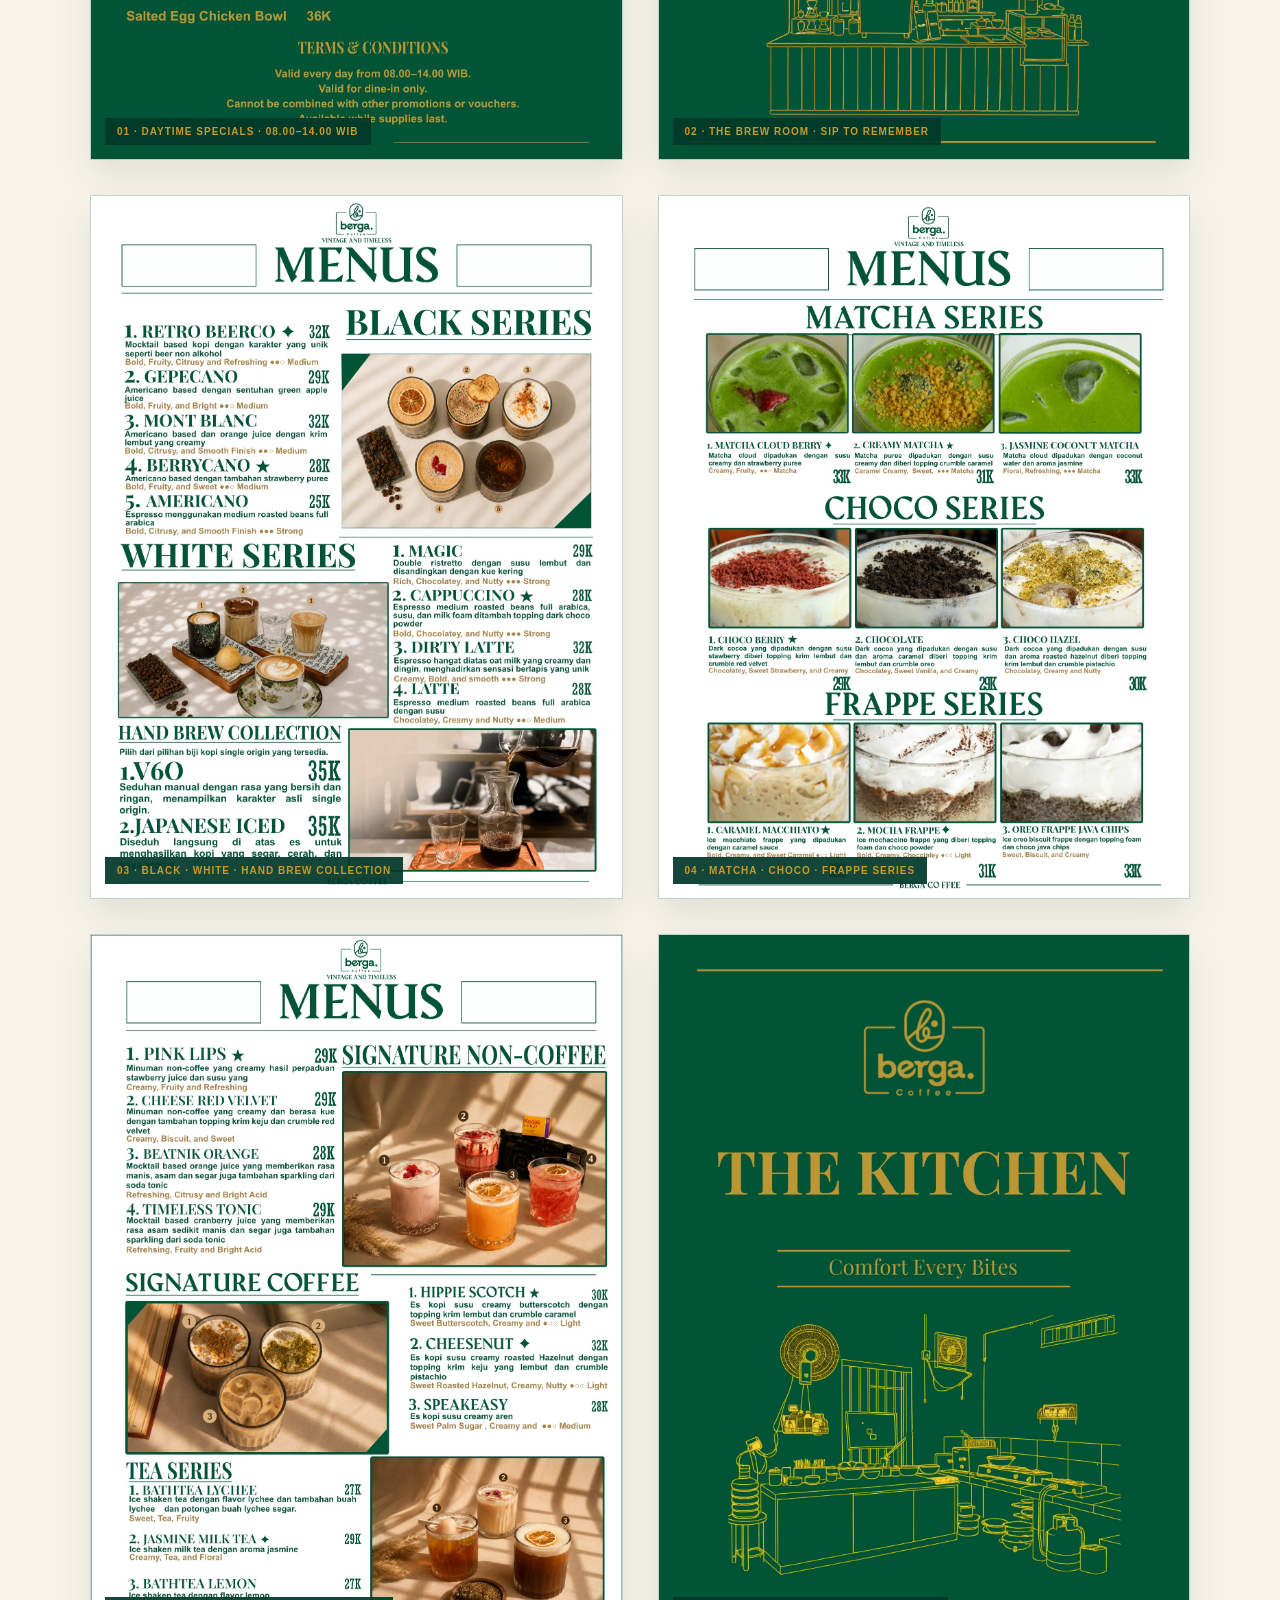
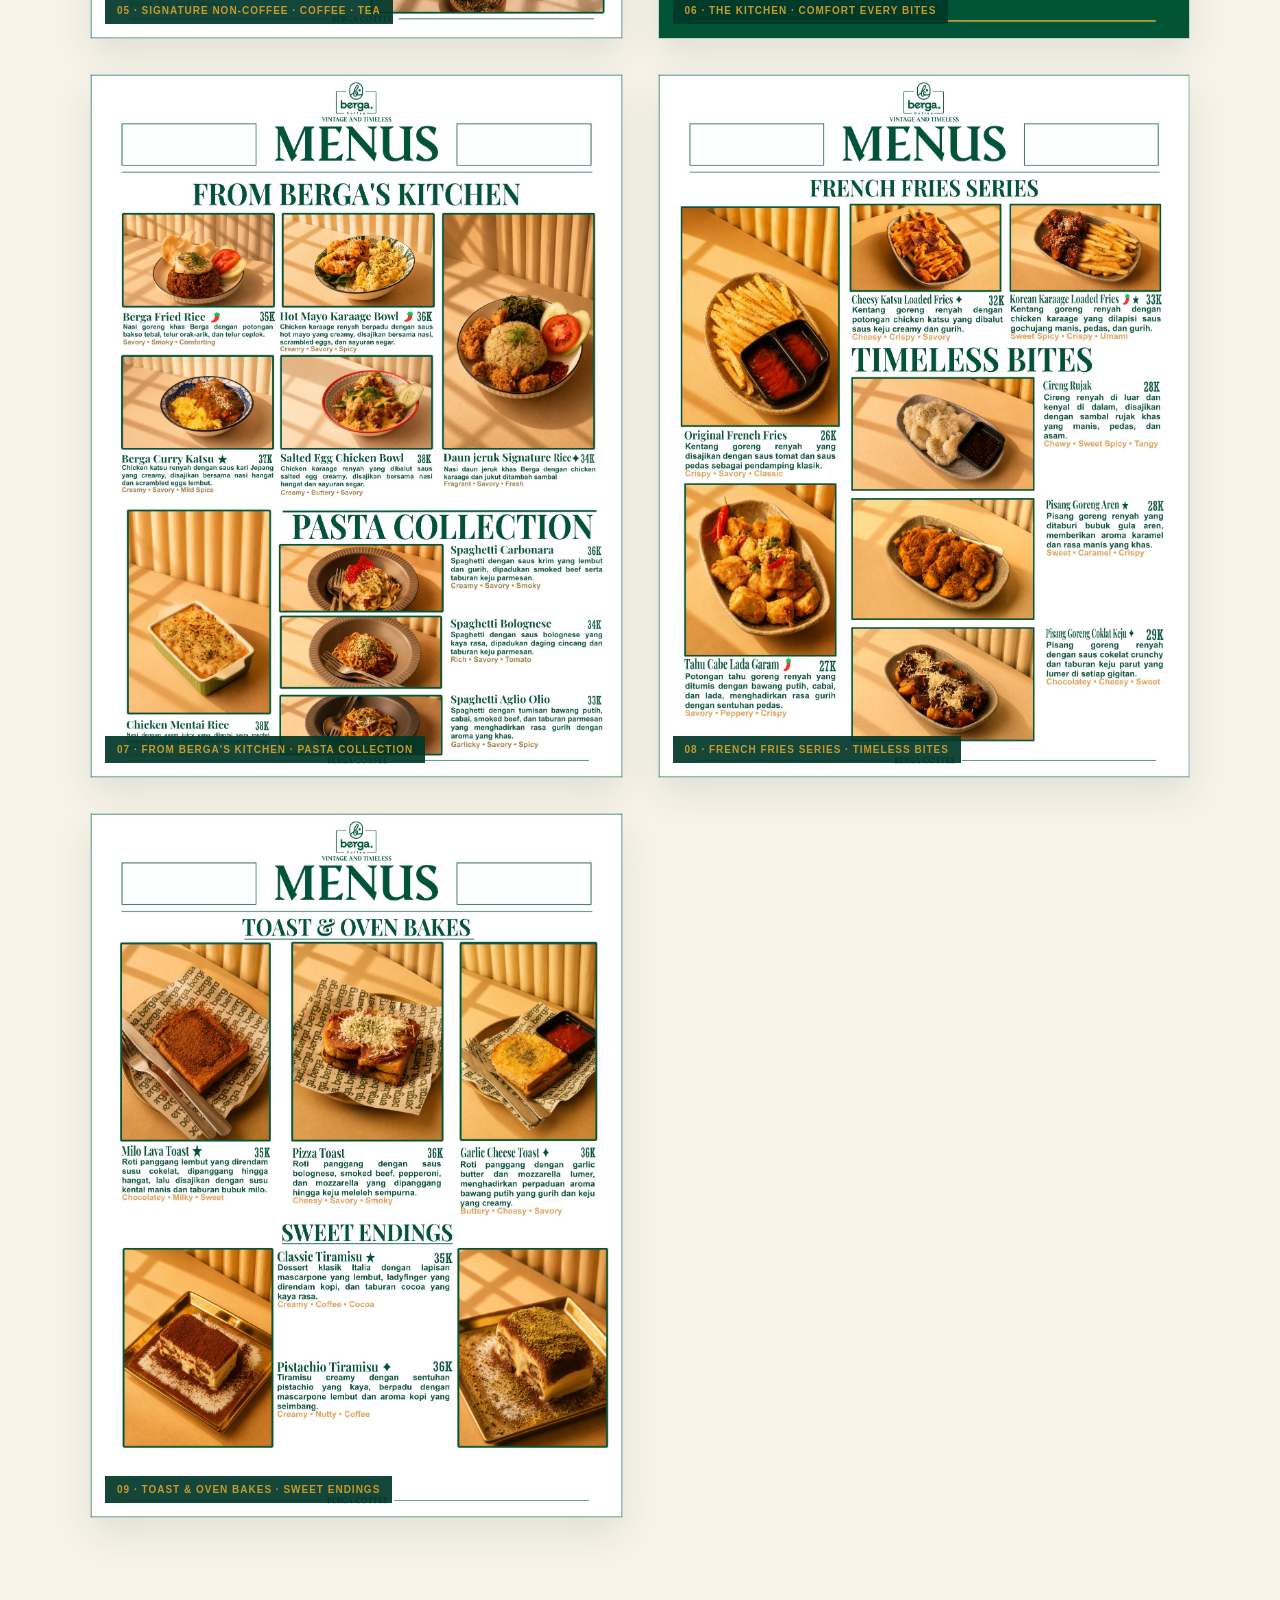
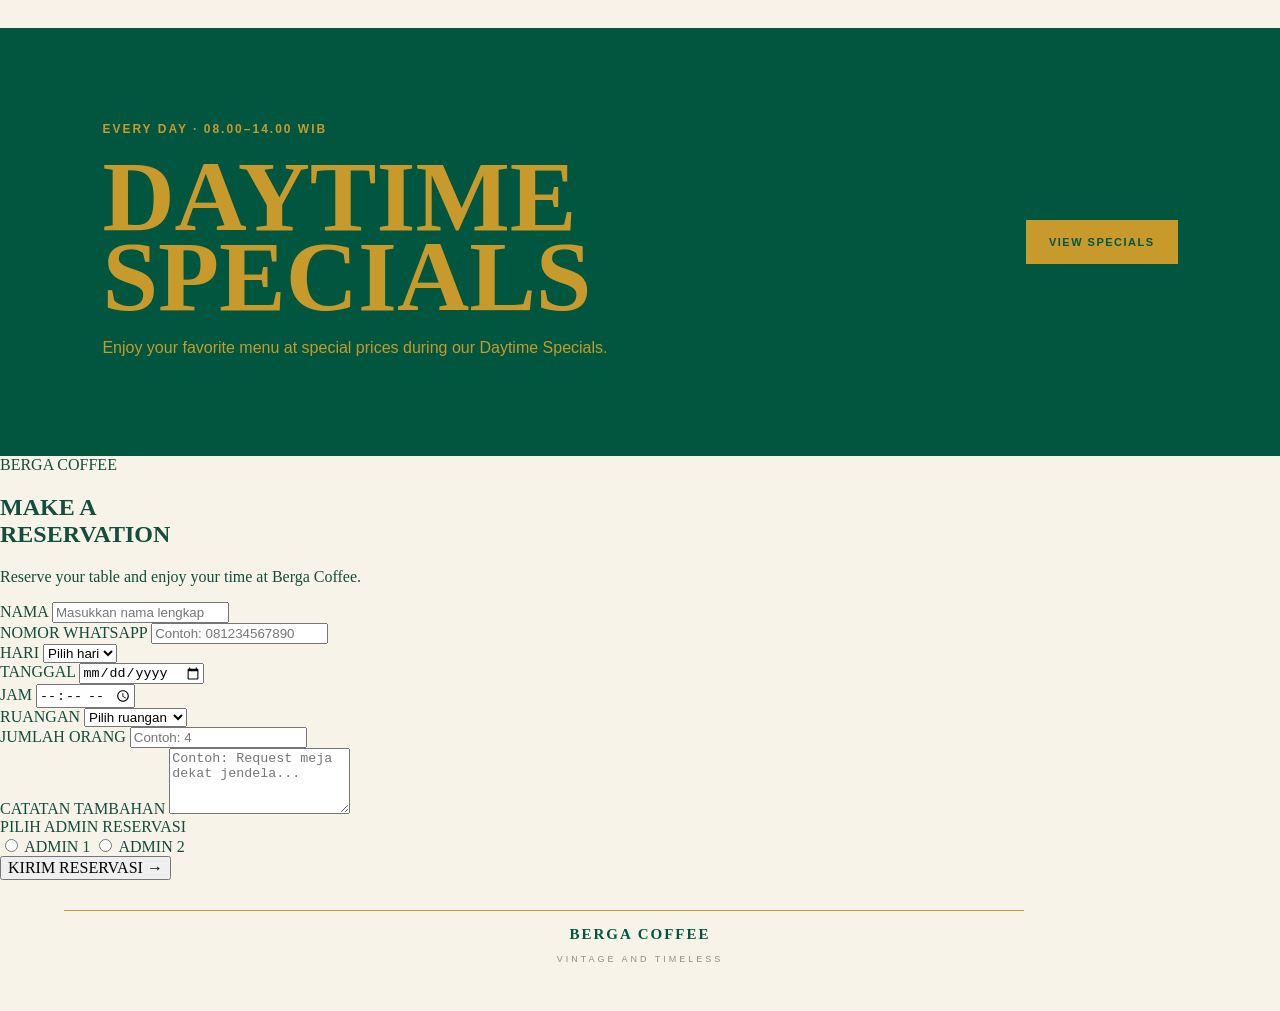
==== commit 7a698c76: "index.html" ====
--- a/index.html
+++ b/index.html
@@ -1,7 +1,7 @@
 <!DOCTYPE html>
 <html lang="id">
 <head>
- <meta charset="UTF-8">
+  <meta charset="UTF-8">
   <meta name="viewport" content="width=device-width, initial-scale=1.0">
   <meta name="theme-color" content="#00563f">
   <meta name="description" content="Digital menu Berga Coffee — Vintage and Timeless.">
@@ -13,8 +13,15 @@
 
   <link rel="stylesheet" href="style.css">
 </head>
+
 <body>
+
+  <!-- =========================
+       NAVBAR
+       ========================= -->
+
   <header class="topbar">
+
     <a class="brand" href="#top" aria-label="Berga Coffee">
       <span>
         <strong>berga.</strong>
@@ -22,82 +29,482 @@
       </span>
     </a>
 
-    <button class="menu-toggle" id="menuToggle" aria-label="Buka navigasi" aria-expanded="false">
-      <span></span><span></span><span></span>
+    <button
+      class="menu-toggle"
+      id="menuToggle"
+      aria-label="Buka navigasi"
+      aria-expanded="false"
+      type="button"
+    >
+      <span></span>
+      <span></span>
+      <span></span>
     </button>
 
     <nav id="nav">
       <a href="#menu">MENU</a>
+
       <a href="#specials">SPECIALS</a>
 
-      <!-- Reservasi -->
-      <a
-        href="https://wa.me/62XXXXXXXXXX?text=Halo%20Berga%20Coffee%2C%20saya%20ingin%20melakukan%20reservasi."
-        target="_blank"
-        rel="noopener noreferrer"
-        class="reservation-link"
-      >
+      <!-- RESERVASI -->
+      <a href="#reservation" class="reservation-link">
         RESERVASI
       </a>
 
-      <button id="fullscreenBtn" type="button">FULLSCREEN</button>
+      <button id="fullscreenBtn" type="button">
+        FULLSCREEN
+      </button>
     </nav>
+
   </header>
 
+
+  <!-- =========================
+       MAIN
+       ========================= -->
+
   <main id="top">
+
+    <!-- HERO -->
+
     <section class="hero">
+
       <div class="hero-line"></div>
-      <div class="hero-logo">berga.<small>coffee</small></div>
+
+      <div class="hero-logo">
+        berga.
+        <small>coffee</small>
+      </div>
+
       <p>VINTAGE AND TIMELESS</p>
+
       <h1>THE MENU</h1>
-      <p class="hero-subtitle">Comfort every bites · Sip to remember</p>
-      <a class="scroll-btn" href="#menu">EXPLORE MENU ↓</a>
+
+      <p class="hero-subtitle">
+        Comfort every bites · Sip to remember
+      </p>
+
+      <a class="scroll-btn" href="#menu">
+        EXPLORE MENU ↓
+      </a>
+
       <div class="hero-line"></div>
+
     </section>
 
+
+    <!-- =========================
+         MENU BOOK
+         ========================= -->
+
     <section class="viewer" id="menu">
+
       <div class="section-heading">
+
         <span>BERGA COFFEE</span>
+
         <h2>MENU BOOK</h2>
-        <p>Tap a page to view it larger.</p>
+
+        <p>
+          Tap a page to view it larger.
+        </p>
+
       </div>
 
       <div class="pages" id="pages">
         <!-- Pages inserted by JavaScript -->
       </div>
+
     </section>
 
+
+    <!-- =========================
+         DAYTIME SPECIALS
+         ========================= -->
+
     <section class="special-preview" id="specials">
+
       <div>
-        <p class="eyebrow">EVERY DAY · 08.00–14.00 WIB</p>
-        <h2>DAYTIME<br>SPECIALS</h2>
-        <p>Enjoy your favorite menu at special prices during our Daytime Specials.</p>
+
+        <p class="eyebrow">
+          EVERY DAY · 08.00–14.00 WIB
+        </p>
+
+        <h2>
+          DAYTIME<br>
+          SPECIALS
+        </h2>
+
+        <p>
+          Enjoy your favorite menu at special prices
+          during our Daytime Specials.
+        </p>
+
       </div>
-      <button class="gold-button" id="specialBtn" type="button">VIEW SPECIALS</button>
+
+      <button
+        class="gold-button"
+        id="specialBtn"
+        type="button"
+      >
+        VIEW SPECIALS
+      </button>
+
     </section>
+
+
+    <!-- =========================
+         RESERVATION SECTION
+         ========================= -->
+
+    <section class="reservation-section" id="reservation">
+
+      <div class="reservation-container">
+
+        <div class="reservation-heading">
+
+          <span>BERGA COFFEE</span>
+
+          <h2>
+            MAKE A<br>
+            RESERVATION
+          </h2>
+
+          <p>
+            Reserve your table and enjoy your time
+            at Berga Coffee.
+          </p>
+
+        </div>
+
+
+        <!-- FORM RESERVASI -->
+
+        <form id="reservationForm" class="reservation-form">
+
+          <!-- Nama -->
+
+          <div class="form-group">
+
+            <label for="guestName">
+              NAMA
+            </label>
+
+            <input
+              type="text"
+              id="guestName"
+              name="guestName"
+              placeholder="Masukkan nama lengkap"
+              required
+            >
+
+          </div>
+
+
+          <!-- Nomor WhatsApp -->
+
+          <div class="form-group">
+
+            <label for="guestPhone">
+              NOMOR WHATSAPP
+            </label>
+
+            <input
+              type="tel"
+              id="guestPhone"
+              name="guestPhone"
+              placeholder="Contoh: 081234567890"
+              required
+            >
+
+          </div>
+
+
+          <!-- Hari -->
+
+          <div class="form-group">
+
+            <label for="reservationDay">
+              HARI
+            </label>
+
+            <select
+              id="reservationDay"
+              name="reservationDay"
+              required
+            >
+
+              <option value="">
+                Pilih hari
+              </option>
+
+              <option>Senin</option>
+              <option>Selasa</option>
+              <option>Rabu</option>
+              <option>Kamis</option>
+              <option>Jumat</option>
+              <option>Sabtu</option>
+              <option>Minggu</option>
+
+            </select>
+
+          </div>
+
+
+          <!-- Tanggal -->
+
+          <div class="form-group">
+
+            <label for="reservationDate">
+              TANGGAL
+            </label>
+
+            <input
+              type="date"
+              id="reservationDate"
+              name="reservationDate"
+              required
+            >
+
+          </div>
+
+
+          <!-- Jam -->
+
+          <div class="form-group">
+
+            <label for="reservationTime">
+              JAM
+            </label>
+
+            <input
+              type="time"
+              id="reservationTime"
+              name="reservationTime"
+              required
+            >
+
+          </div>
+
+
+          <!-- Ruangan -->
+
+          <div class="form-group">
+
+            <label for="room">
+              RUANGAN
+            </label>
+
+            <select
+              id="room"
+              name="room"
+              required
+            >
+
+              <option value="">
+                Pilih ruangan
+              </option>
+
+              <option value="Indoor">
+                Indoor
+              </option>
+
+              <option value="Outdoor">
+                Outdoor
+              </option>
+
+              <option value="Private Room">
+                Private Room
+              </option>
+
+            </select>
+
+          </div>
+
+
+          <!-- Jumlah Orang -->
+
+          <div class="form-group">
+
+            <label for="guestCount">
+              JUMLAH ORANG
+            </label>
+
+            <input
+              type="number"
+              id="guestCount"
+              name="guestCount"
+              min="1"
+              placeholder="Contoh: 4"
+              required
+            >
+
+          </div>
+
+
+          <!-- Catatan -->
+
+          <div class="form-group full-width">
+
+            <label for="notes">
+              CATATAN TAMBAHAN
+            </label>
+
+            <textarea
+              id="notes"
+              name="notes"
+              rows="4"
+              placeholder="Contoh: Request meja dekat jendela..."
+            ></textarea>
+
+          </div>
+
+
+          <!-- Admin -->
+
+          <div class="form-group full-width">
+
+            <label>
+              PILIH ADMIN RESERVASI
+            </label>
+
+            <div class="admin-options">
+
+              <label class="admin-option">
+
+                <input
+                  type="radio"
+                  name="admin"
+                  value="6287722493288"
+                  required
+                >
+
+                <span>
+                  ADMIN 1
+                </span>
+
+              </label>
+
+
+              <label class="admin-option">
+
+                <input
+                  type="radio"
+                  name="admin"
+                  value="6281389962021"
+                >
+
+                <span>
+                  ADMIN 2
+                </span>
+
+              </label>
+
+            </div>
+
+          </div>
+
+
+          <!-- Submit -->
+
+          <div class="form-submit full-width">
+
+            <button
+              type="submit"
+              class="reservation-submit"
+            >
+              KIRIM RESERVASI →
+            </button>
+
+          </div>
+
+        </form>
+
+      </div>
+
+    </section>
+
   </main>
 
-  <div class="lightbox" id="lightbox" aria-hidden="true">
-    <button class="close" id="closeBtn" aria-label="Tutup">×</button>
-    <button class="lightbox-arrow prev" id="prevBtn" aria-label="Halaman sebelumnya">‹</button>
+
+  <!-- =========================
+       LIGHTBOX
+       ========================= -->
+
+  <div
+    class="lightbox"
+    id="lightbox"
+    aria-hidden="true"
+  >
+
+    <button
+      class="close"
+      id="closeBtn"
+      aria-label="Tutup"
+      type="button"
+    >
+      ×
+    </button>
+
+    <button
+      class="lightbox-arrow prev"
+      id="prevBtn"
+      aria-label="Halaman sebelumnya"
+      type="button"
+    >
+      ‹
+    </button>
 
     <div class="lightbox-content">
-      <img id="lightboxImage" src="" alt="">
+
+      <img
+        id="lightboxImage"
+        src=""
+        alt=""
+      >
+
       <div class="lightbox-caption">
+
         <span id="pageNumber"></span>
+
         <strong id="pageTitle"></strong>
+
       </div>
+
     </div>
 
-    <button class="lightbox-arrow next" id="nextBtn" aria-label="Halaman berikutnya">›</button>
+    <button
+      class="lightbox-arrow next"
+      id="nextBtn"
+      aria-label="Halaman berikutnya"
+      type="button"
+    >
+      ›
+    </button>
+
   </div>
 
+
+  <!-- =========================
+       FOOTER
+       ========================= -->
+
   <footer>
+
     <div class="footer-line"></div>
-    <strong>BERGA COFFEE</strong>
-    <span>VINTAGE AND TIMELESS</span>
+
+    <strong>
+      BERGA COFFEE
+    </strong>
+
+    <span>
+      VINTAGE AND TIMELESS
+    </span>
+
   </footer>
 
+
   <script src="script.js"></script>
+
 </body>
 </html>
--- a/style.css
+++ b/style.css
@@ -87,7 +87,32 @@
   cursor: pointer;
 }
 
-nav a:hover, nav button:hover { color: var(--gold); }
+nav a:hover, nav button:hover {
+  color: var(--gold);
+}
+
+/* ==============================
+   RESERVATION BUTTON
+   ============================== */
+
+.reservation-link {
+  display: inline-flex;
+  align-items: center;
+  justify-content: center;
+  padding: 9px 15px;
+  color: var(--gold) !important;
+  background: transparent;
+  border: 1px solid var(--gold);
+  text-decoration: none;
+  transition: all .25s ease;
+}
+
+.reservation-link:hover {
+  color: var(--green) !important;
+  background: var(--gold);
+  border-color: var(--gold);
+  transform: translateY(-1px);
+}
 
 .menu-toggle {
   display: none;
@@ -169,7 +194,9 @@
   transition: transform .2s ease;
 }
 
-.scroll-btn:hover { transform: translateY(-3px); }
+.scroll-btn:hover {
+  transform: translateY(-3px);
+}
 
 .viewer {
   padding: 85px 5vw 110px;
@@ -320,7 +347,9 @@
   background: rgba(0, 30, 22, .96);
 }
 
-.lightbox.open { display: flex; }
+.lightbox.open {
+  display: flex;
+}
 
 .lightbox-content {
   max-width: min(92vw, 900px);
@@ -375,12 +404,24 @@
   line-height: 1;
 }
 
-.prev { left: 20px; }
-.next { right: 20px; }
+.prev {
+  left: 20px;
+}
+
+.next {
+  right: 20px;
+}
 
 @media (max-width: 700px) {
-  .topbar { padding: 10px 18px; }
-  .menu-toggle { display: block; }
+
+  .topbar {
+    padding: 10px 18px;
+  }
+
+  .menu-toggle {
+    display: block;
+  }
+
   nav {
     position: absolute;
     top: 100%;
@@ -394,15 +435,46 @@
     background: var(--cream);
     border-bottom: 1px solid rgba(0, 86, 63, .2);
   }
-  nav.open { display: flex; }
-
-  .hero { min-height: 76vh; padding: 35px 20px; }
-  .hero-logo { margin-top: 35px; font-size: 35px; }
-  .hero h1 { margin-top: 35px; font-size: 65px; letter-spacing: -3px; }
-  .hero-subtitle { font-size: 14px; }
-
-  .viewer { padding: 55px 15px 75px; }
-  .pages { grid-template-columns: 1fr; gap: 24px; }
+
+  nav.open {
+    display: flex;
+  }
+
+  /* Reservation Button - Mobile */
+  .reservation-link {
+    width: 100%;
+    padding: 11px 14px;
+    text-align: center;
+  }
+
+  .hero {
+    min-height: 76vh;
+    padding: 35px 20px;
+  }
+
+  .hero-logo {
+    margin-top: 35px;
+    font-size: 35px;
+  }
+
+  .hero h1 {
+    margin-top: 35px;
+    font-size: 65px;
+    letter-spacing: -3px;
+  }
+
+  .hero-subtitle {
+    font-size: 14px;
+  }
+
+  .viewer {
+    padding: 55px 15px 75px;
+  }
+
+  .pages {
+    grid-template-columns: 1fr;
+    gap: 24px;
+  }
 
   .special-preview {
     padding: 60px 25px;
@@ -410,11 +482,32 @@
     align-items: flex-start;
   }
 
-  .lightbox { padding: 50px 15px 25px; }
-  .lightbox-content img { max-height: 78vh; }
-  .lightbox-arrow { font-size: 45px; }
-  .prev { left: 4px; }
-  .next { right: 4px; }
-  .close { top: 8px; right: 15px; }
-  .lightbox-caption { font-size: 9px; }
-}
+  .lightbox {
+    padding: 50px 15px 25px;
+  }
+
+  .lightbox-content img {
+    max-height: 78vh;
+  }
+
+  .lightbox-arrow {
+    font-size: 45px;
+  }
+
+  .prev {
+    left: 4px;
+  }
+
+  .next {
+    right: 4px;
+  }
+
+  .close {
+    top: 8px;
+    right: 15px;
+  }
+
+  .lightbox-caption {
+    font-size: 9px;
+  }
+}
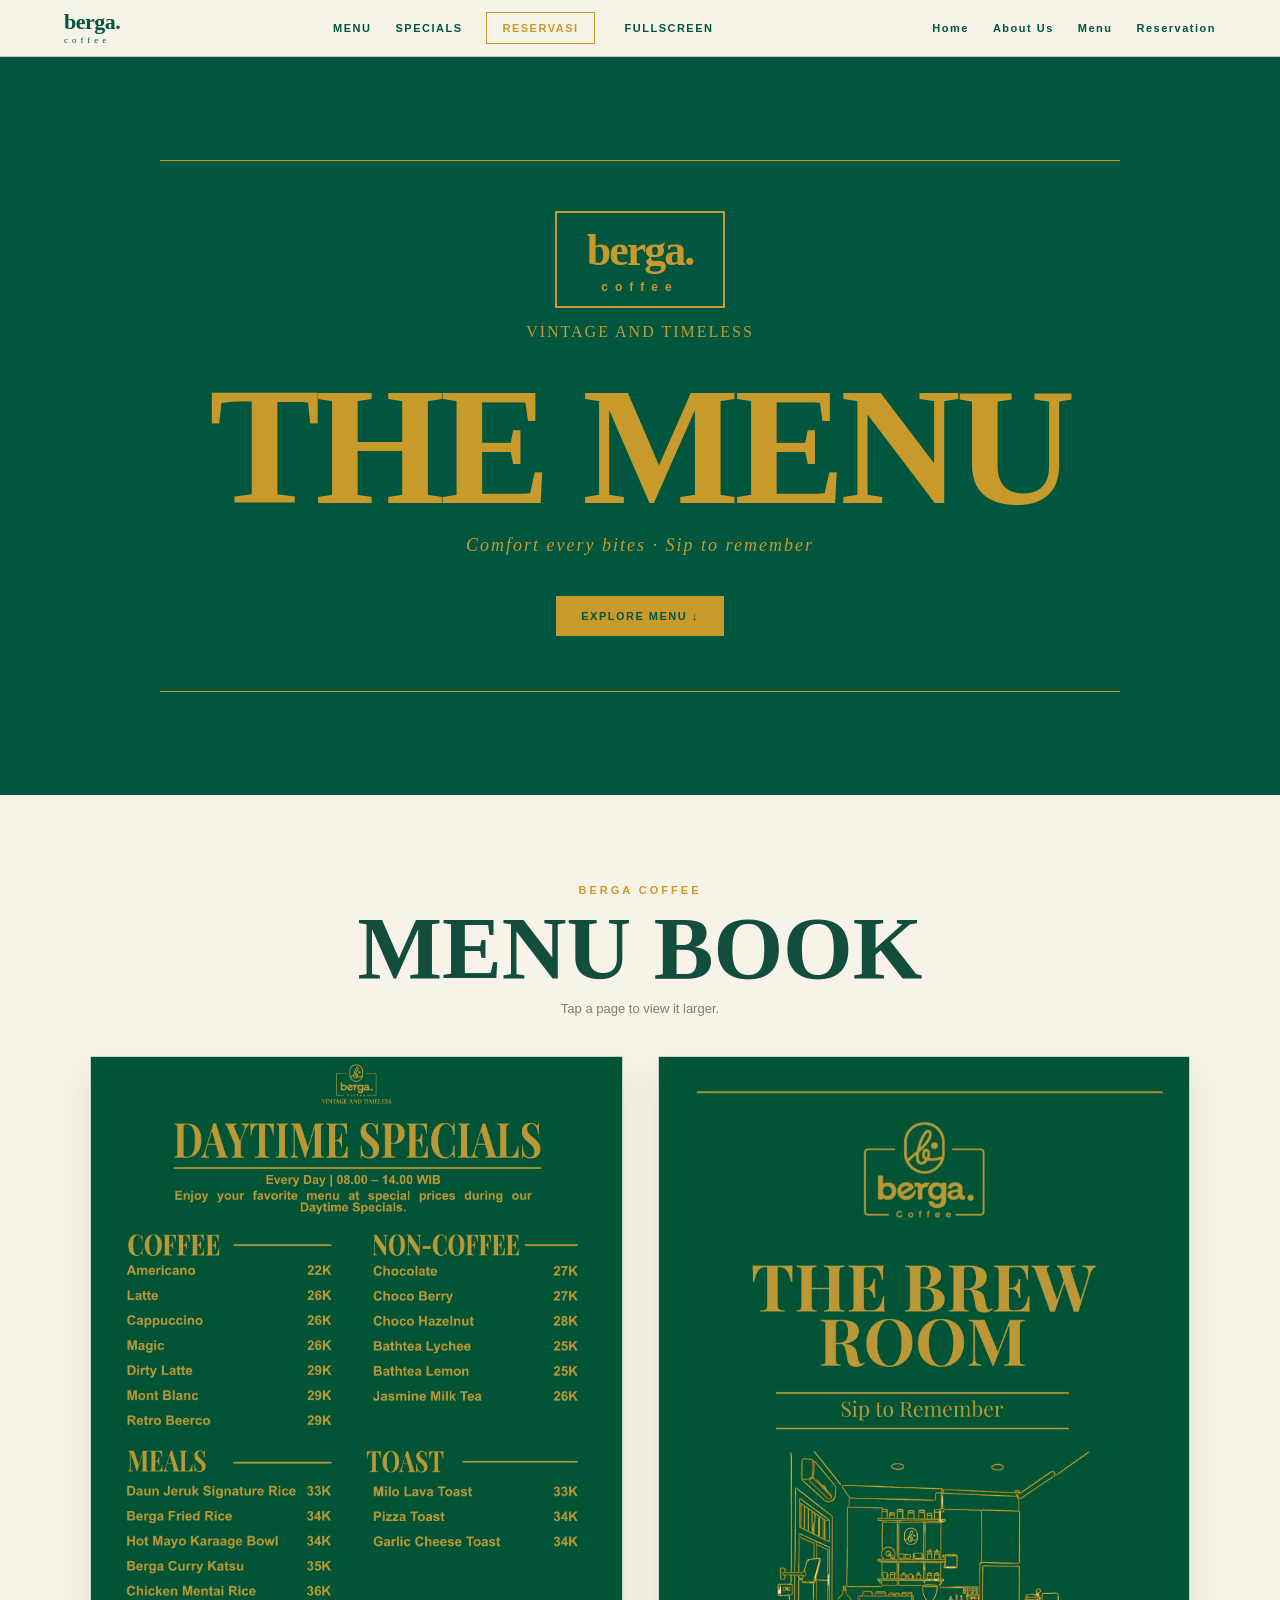
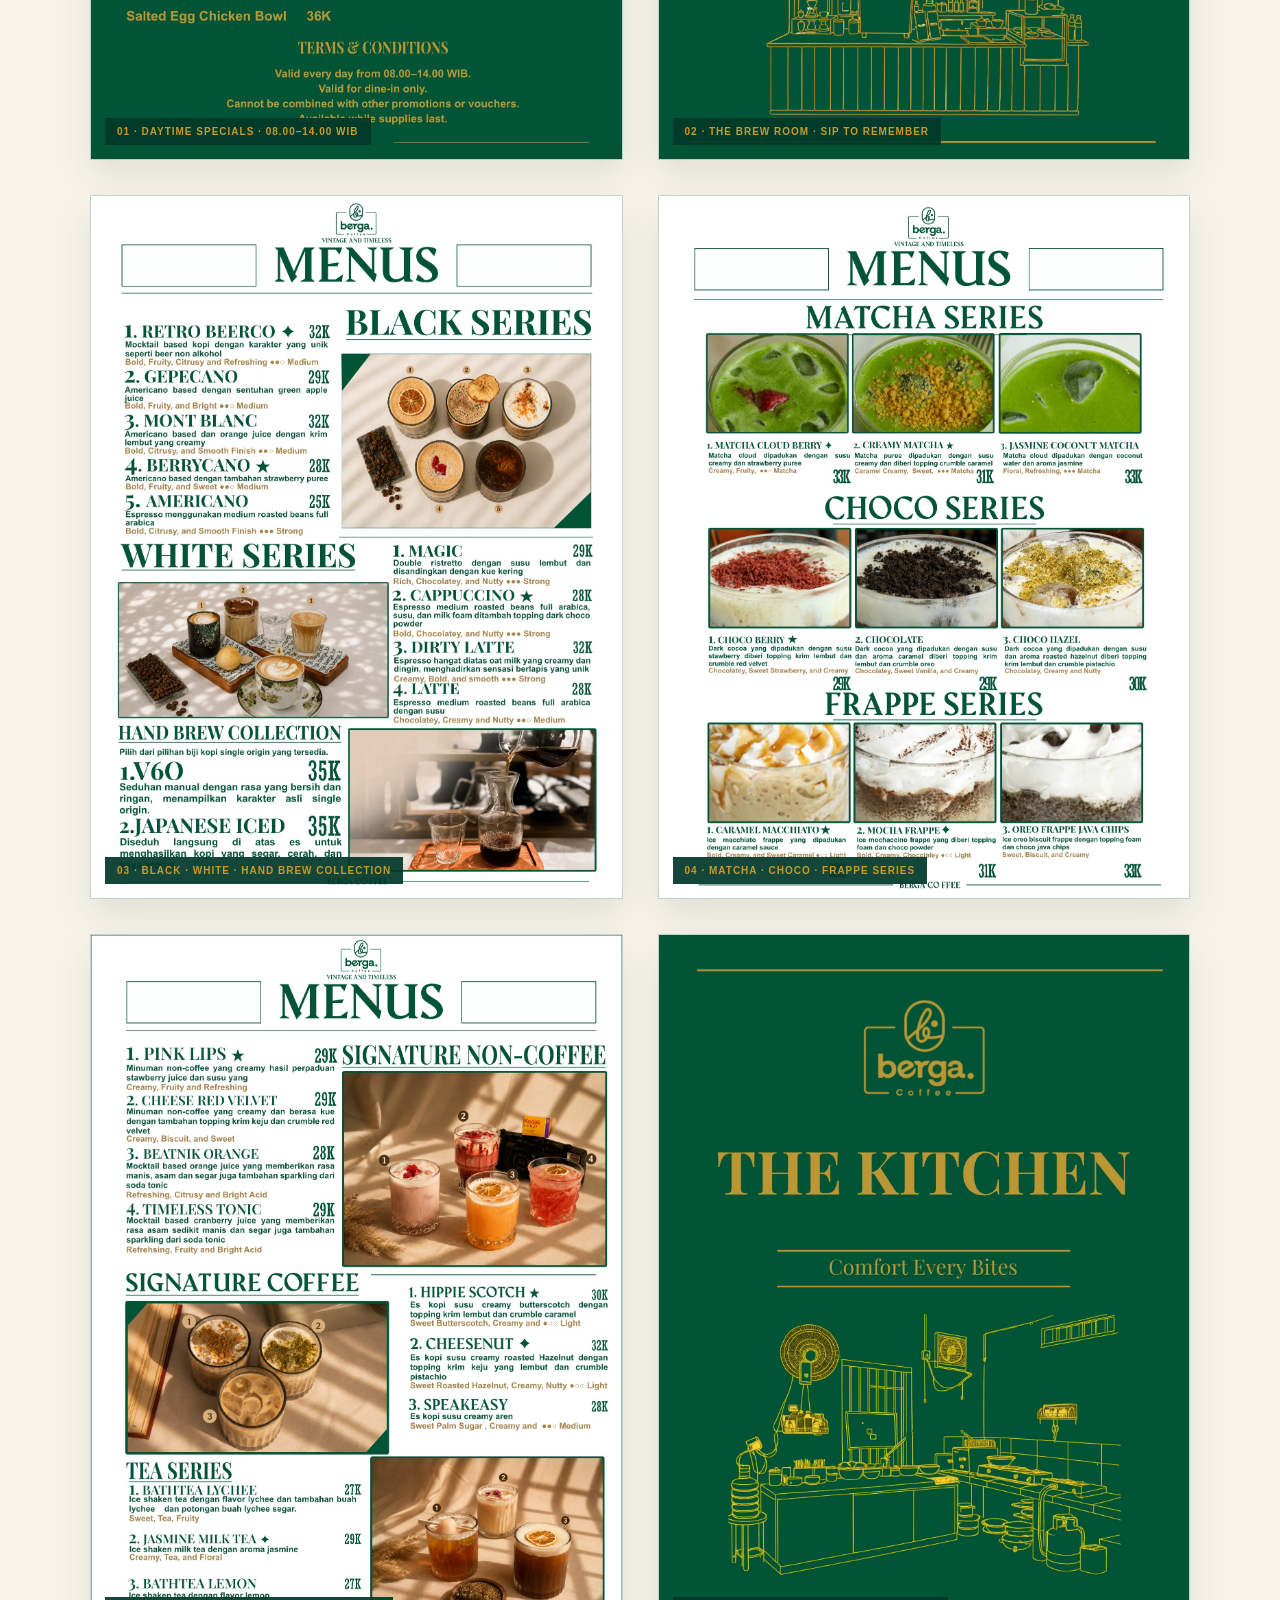
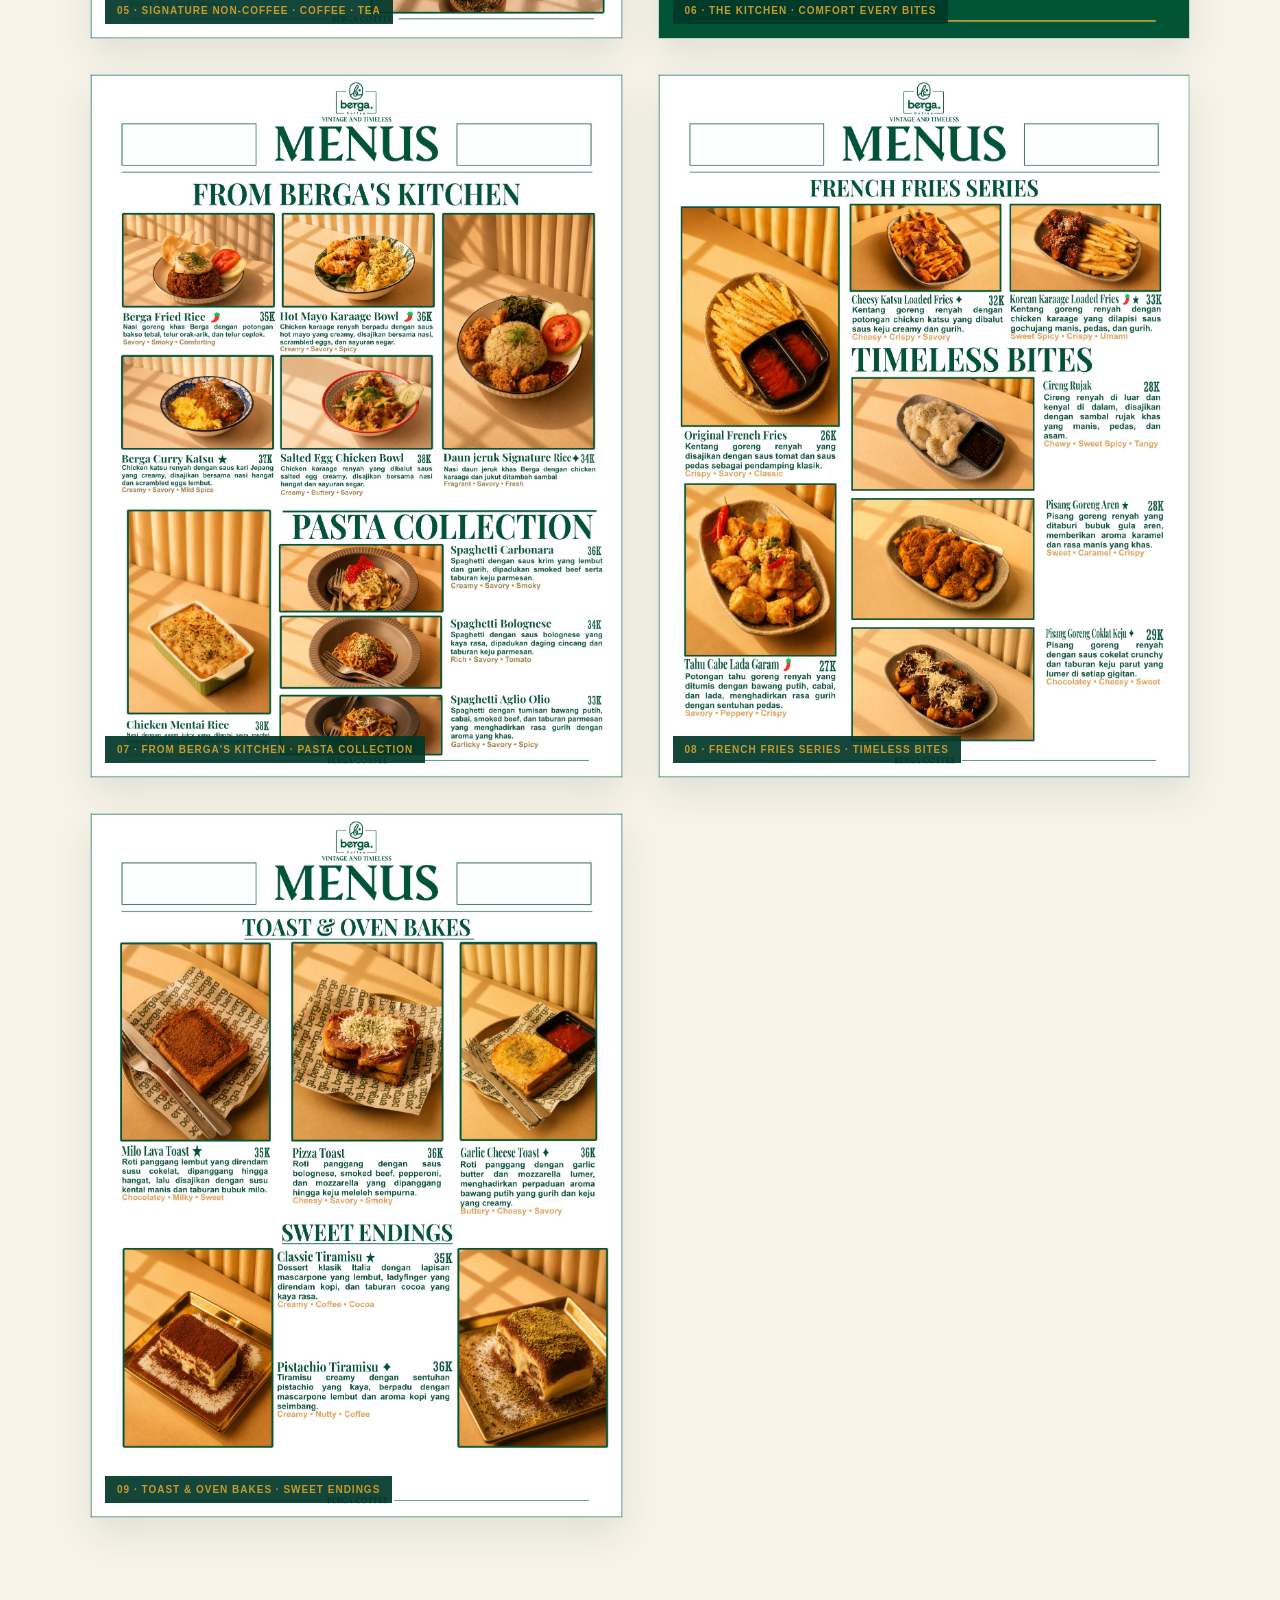
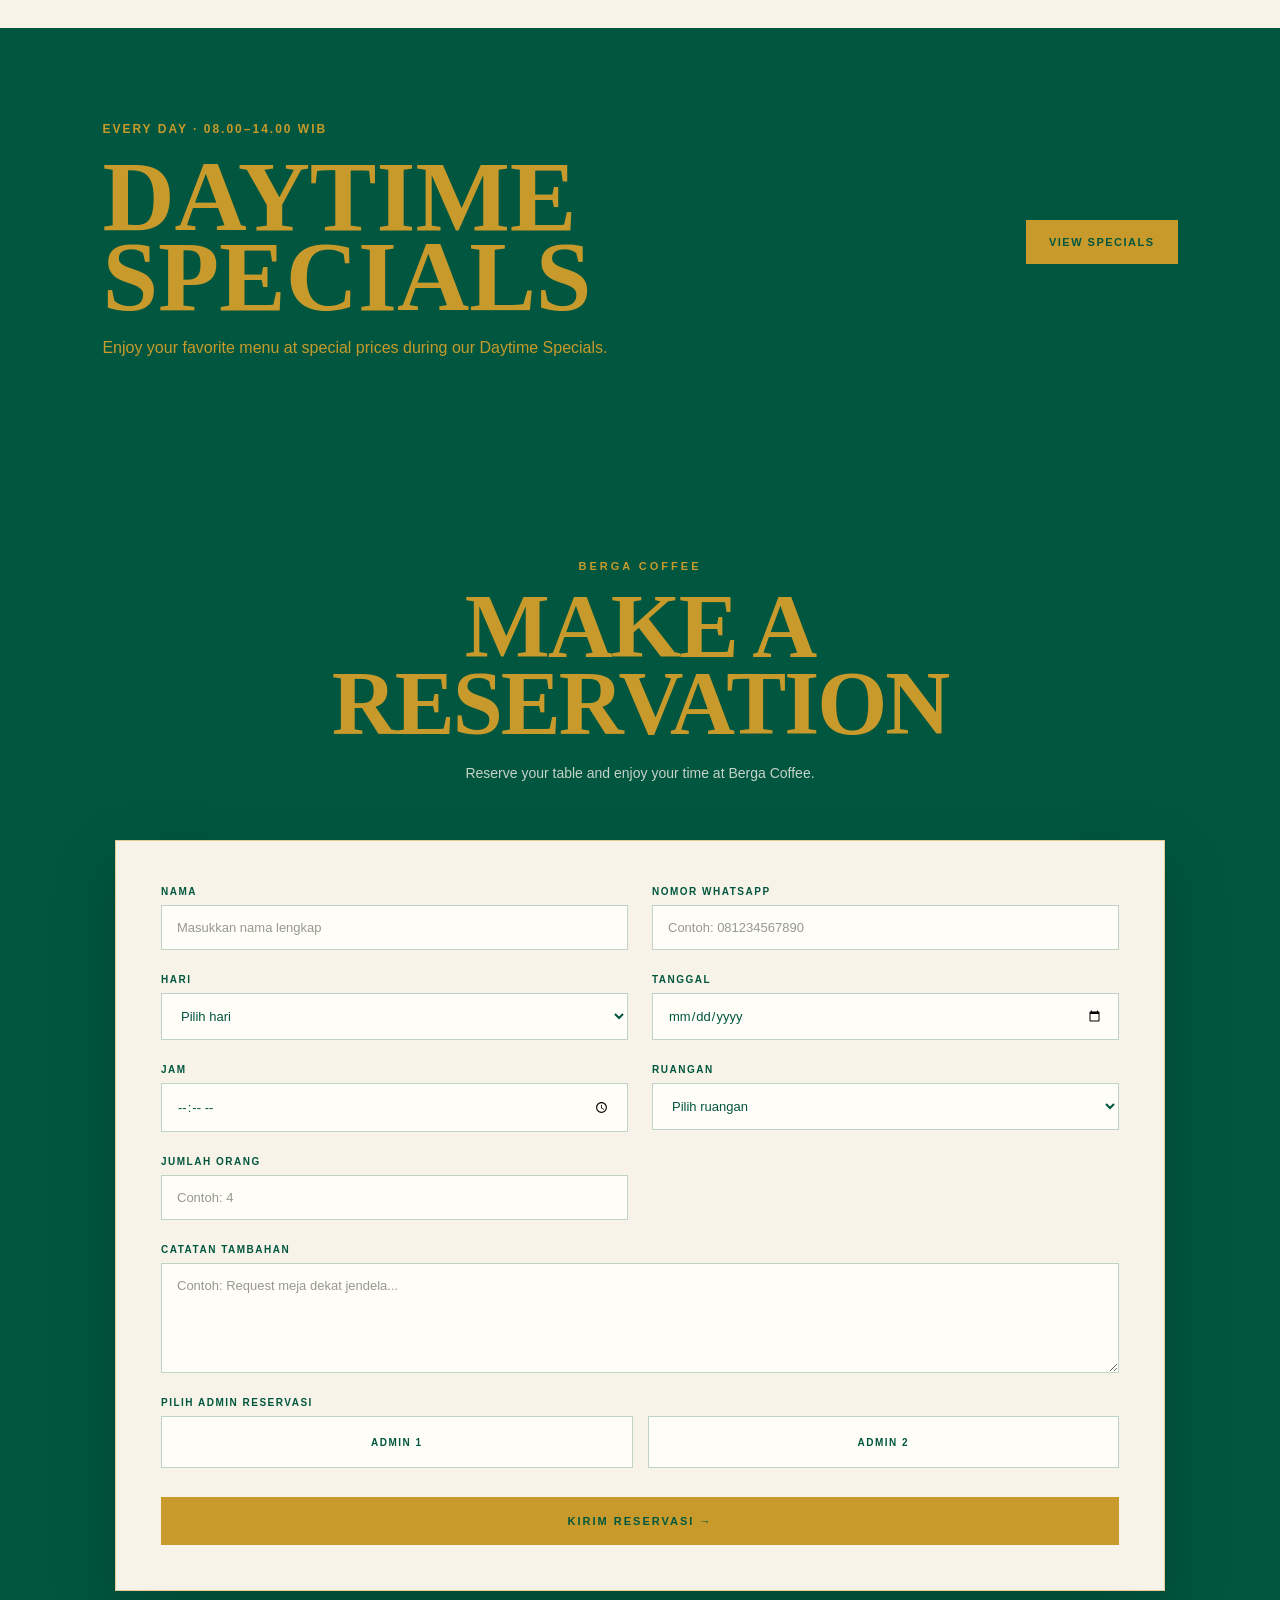
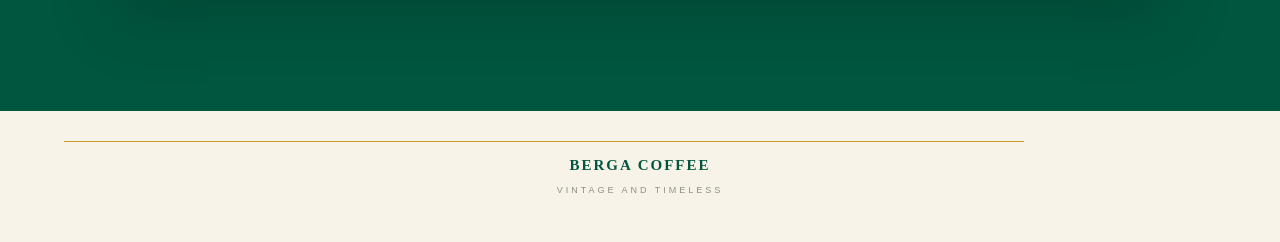
==== commit 009a871a: "index.html" ====
--- a/index.html
+++ b/index.html
@@ -55,7 +55,12 @@
         FULLSCREEN
       </button>
     </nav>
-
+<nav>
+  <a href="index.html">Home</a>
+  <a href="about.html">About Us</a>
+  <a href="#menu">Menu</a>
+  <a href="#reservation">Reservation</a>
+</nav>
   </header>
 
 
--- a/style.css
+++ b/style.css
@@ -7,7 +7,9 @@
   --text: #124d3d;
 }
 
-* { box-sizing: border-box; }
+* {
+  box-sizing: border-box;
+}
 
 html {
   scroll-behavior: smooth;
@@ -21,18 +23,35 @@
   font-family: Georgia, "Times New Roman", serif;
 }
 
-button, a { font: inherit; }
+button,
+a,
+input,
+select,
+textarea {
+  font: inherit;
+}
+
+
+/* ==============================
+   NAVBAR
+   ============================== */
 
 .topbar {
   position: sticky;
   top: 0;
   z-index: 50;
+
   display: flex;
   align-items: center;
   justify-content: space-between;
+
   padding: 12px 5vw;
+
   background: rgba(247, 243, 232, .94);
-  border-bottom: 1px solid rgba(0, 86, 63, .25);
+
+  border-bottom:
+    1px solid rgba(0, 86, 63, .25);
+
   backdrop-filter: blur(12px);
 }
 
@@ -40,32 +59,45 @@
   display: flex;
   gap: 9px;
   align-items: center;
+
   color: var(--green);
+
   text-decoration: none;
+
   line-height: .9;
 }
 
 .brand-mark {
   display: grid;
   place-items: center;
+
   width: 38px;
   height: 38px;
-  border: 1.5px solid var(--green);
+
+  border:
+    1.5px solid var(--green);
+
   border-radius: 50%;
+
   font-size: 24px;
   font-style: italic;
 }
 
 .brand strong {
   display: block;
+
   font-size: 22px;
+
   letter-spacing: -.5px;
 }
 
 .brand small {
   display: block;
+
   margin-top: 4px;
+
   font-size: 9px;
+
   letter-spacing: 4px;
 }
 
@@ -75,276 +107,712 @@
   gap: 24px;
 }
 
-nav a, nav button {
+nav a,
+nav button {
   color: var(--green);
+
   background: none;
+
   border: 0;
+
   text-decoration: none;
-  font-family: Arial, sans-serif;
+
+  font-family: Arial, sans-serif;
+
   font-size: 11px;
+
   font-weight: 700;
+
   letter-spacing: 1.5px;
+
   cursor: pointer;
 }
 
-nav a:hover, nav button:hover {
+nav a:hover,
+nav button:hover {
   color: var(--gold);
 }
 
+
 /* ==============================
-   RESERVATION BUTTON
+   RESERVATION NAV BUTTON
    ============================== */
 
 .reservation-link {
   display: inline-flex;
+
   align-items: center;
   justify-content: center;
+
   padding: 9px 15px;
+
   color: var(--gold) !important;
+
   background: transparent;
-  border: 1px solid var(--gold);
+
+  border:
+    1px solid var(--gold);
+
   text-decoration: none;
-  transition: all .25s ease;
+
+  transition:
+    all .25s ease;
 }
 
 .reservation-link:hover {
   color: var(--green) !important;
+
   background: var(--gold);
+
   border-color: var(--gold);
+
   transform: translateY(-1px);
 }
+
+
+/* ==============================
+   MOBILE MENU
+   ============================== */
 
 .menu-toggle {
   display: none;
+
   border: 0;
+
   background: none;
+
   cursor: pointer;
 }
 
 .menu-toggle span {
   display: block;
+
   width: 25px;
   height: 2px;
+
   margin: 5px 0;
+
   background: var(--green);
 }
+
+
+/* ==============================
+   HERO
+   ============================== */
 
 .hero {
   min-height: 82vh;
+
   padding: 55px 6vw;
+
   display: flex;
+
   flex-direction: column;
+
   align-items: center;
+
   justify-content: center;
+
   text-align: center;
+
   color: var(--gold);
+
   background: var(--green);
 }
 
-.hero-line, .footer-line {
+.hero-line,
+.footer-line {
   width: min(960px, 90%);
+
   height: 1px;
+
   background: var(--gold);
 }
 
 .hero-logo {
   margin-top: 50px;
+
   padding: 12px 30px;
-  border: 2px solid var(--gold);
+
+  border:
+    2px solid var(--gold);
+
   font-size: 44px;
+
   font-weight: 700;
+
   letter-spacing: -2px;
 }
 
 .hero-logo small {
   display: block;
+
   margin-top: 4px;
-  font-family: Arial, sans-serif;
+
+  font-family: Arial, sans-serif;
+
   font-size: 12px;
+
   letter-spacing: 7px;
 }
 
 .hero p {
   margin: 15px 0 0;
+
   letter-spacing: 2px;
 }
 
 .hero h1 {
   margin: 40px 0 5px;
+
   font-size: clamp(70px, 13vw, 170px);
+
   line-height: .8;
+
   letter-spacing: -5px;
 }
 
 .hero-subtitle {
   font-size: 18px;
+
   font-style: italic;
 }
 
 .scroll-btn {
   margin: 40px 0 55px;
+
   padding: 14px 25px;
+
   color: var(--green);
+
   background: var(--gold);
+
   text-decoration: none;
-  font-family: Arial, sans-serif;
+
+  font-family: Arial, sans-serif;
+
   font-size: 11px;
+
   font-weight: 800;
+
   letter-spacing: 1.5px;
-  transition: transform .2s ease;
+
+  transition:
+    transform .2s ease;
 }
 
 .scroll-btn:hover {
   transform: translateY(-3px);
 }
 
+
+/* ==============================
+   MENU VIEWER
+   ============================== */
+
 .viewer {
   padding: 85px 5vw 110px;
 }
 
 .section-heading {
   max-width: 1000px;
+
   margin: 0 auto 40px;
+
   text-align: center;
 }
 
 .section-heading span {
   color: var(--gold);
-  font-family: Arial, sans-serif;
+
+  font-family: Arial, sans-serif;
+
   font-size: 11px;
+
   font-weight: 800;
+
   letter-spacing: 3px;
 }
 
 .section-heading h2 {
   margin: 10px 0 4px;
+
   font-size: clamp(45px, 7vw, 90px);
+
   line-height: .9;
 }
 
 .section-heading p {
   margin: 12px 0 0;
+
   color: #7b806f;
-  font-family: Arial, sans-serif;
+
+  font-family: Arial, sans-serif;
+
   font-size: 13px;
 }
 
 .pages {
   width: min(1100px, 100%);
+
   margin: auto;
+
   display: grid;
-  grid-template-columns: repeat(2, minmax(0, 1fr));
+
+  grid-template-columns:
+    repeat(2, minmax(0, 1fr));
+
   gap: 35px;
 }
 
 .page-card {
   position: relative;
+
   overflow: hidden;
+
   background: var(--paper);
-  border: 1px solid rgba(0, 86, 63, .25);
-  box-shadow: 0 16px 35px rgba(0, 45, 35, .09);
+
+  border:
+    1px solid rgba(0, 86, 63, .25);
+
+  box-shadow:
+    0 16px 35px rgba(0, 45, 35, .09);
+
   cursor: zoom-in;
-  transition: transform .25s ease, box-shadow .25s ease;
+
+  transition:
+    transform .25s ease,
+    box-shadow .25s ease;
 }
 
 .page-card:hover {
   transform: translateY(-7px);
-  box-shadow: 0 24px 50px rgba(0, 45, 35, .16);
+
+  box-shadow:
+    0 24px 50px rgba(0, 45, 35, .16);
 }
 
 .page-card img {
   display: block;
+
   width: 100%;
+
   height: auto;
 }
 
 .page-label {
   position: absolute;
+
   left: 14px;
   bottom: 14px;
+
   padding: 8px 12px;
+
   color: var(--gold);
-  background: rgba(0, 56, 41, .92);
-  font-family: Arial, sans-serif;
+
+  background:
+    rgba(0, 56, 41, .92);
+
+  font-family: Arial, sans-serif;
+
   font-size: 10px;
+
   font-weight: 700;
+
   letter-spacing: 1px;
+
   text-transform: uppercase;
 }
+
+
+/* ==============================
+   SPECIALS
+   ============================== */
 
 .special-preview {
   min-height: 420px;
+
   padding: 80px 8vw;
+
   display: flex;
+
   align-items: center;
+
   justify-content: space-between;
+
   gap: 50px;
+
   color: var(--gold);
+
   background: var(--green);
 }
 
 .eyebrow {
   font-family: Arial, sans-serif;
+
   font-size: 12px;
+
   font-weight: 700;
+
   letter-spacing: 2px;
 }
 
 .special-preview h2 {
   margin: 18px 0;
+
   font-size: clamp(55px, 8vw, 100px);
+
   line-height: .8;
 }
 
 .special-preview p {
   max-width: 540px;
-  font-family: Arial, sans-serif;
+
+  font-family: Arial, sans-serif;
+
   line-height: 1.6;
 }
 
 .gold-button {
   flex: 0 0 auto;
+
   padding: 15px 22px;
-  border: 1px solid var(--gold);
+
+  border:
+    1px solid var(--gold);
+
   color: var(--green);
+
   background: var(--gold);
-  font-family: Arial, sans-serif;
+
+  font-family: Arial, sans-serif;
+
   font-size: 11px;
+
   font-weight: 800;
+
   letter-spacing: 1.5px;
+
   cursor: pointer;
 }
+
+
+/* ==============================
+   RESERVATION SECTION
+   ============================== */
+
+.reservation-section {
+  padding: 100px 5vw 120px;
+
+  color: var(--gold);
+
+  background: var(--green);
+}
+
+.reservation-container {
+  width: min(1050px, 100%);
+
+  margin: auto;
+}
+
+
+/* Heading */
+
+.reservation-heading {
+  text-align: center;
+
+  margin-bottom: 55px;
+}
+
+.reservation-heading span {
+  font-family: Arial, sans-serif;
+
+  font-size: 11px;
+
+  font-weight: 800;
+
+  letter-spacing: 3px;
+}
+
+.reservation-heading h2 {
+  margin: 15px 0;
+
+  font-size: clamp(50px, 8vw, 90px);
+
+  line-height: .85;
+
+  letter-spacing: -2px;
+}
+
+.reservation-heading p {
+  max-width: 520px;
+
+  margin: 20px auto 0;
+
+  color: rgba(247, 243, 232, .8);
+
+  font-family: Arial, sans-serif;
+
+  font-size: 14px;
+
+  line-height: 1.6;
+}
+
+
+/* Form */
+
+.reservation-form {
+  display: grid;
+
+  grid-template-columns:
+    repeat(2, minmax(0, 1fr));
+
+  gap: 24px;
+
+  padding: 45px;
+
+  background: var(--cream);
+
+  border:
+    1px solid rgba(199, 154, 43, .45);
+
+  box-shadow:
+    0 25px 60px rgba(0, 30, 22, .25);
+}
+
+.form-group {
+  display: flex;
+
+  flex-direction: column;
+
+  gap: 8px;
+}
+
+.full-width {
+  grid-column: 1 / -1;
+}
+
+.form-group label {
+  color: var(--green);
+
+  font-family: Arial, sans-serif;
+
+  font-size: 10px;
+
+  font-weight: 800;
+
+  letter-spacing: 1.5px;
+}
+
+.form-group input,
+.form-group select,
+.form-group textarea {
+  width: 100%;
+
+  padding: 14px 15px;
+
+  color: var(--green);
+
+  background: var(--paper);
+
+  border:
+    1px solid rgba(0, 86, 63, .25);
+
+  outline: none;
+
+  font-family: Arial, sans-serif;
+
+  font-size: 13px;
+
+  transition:
+    border-color .2s ease,
+    box-shadow .2s ease;
+}
+
+.form-group textarea {
+  resize: vertical;
+
+  min-height: 110px;
+}
+
+.form-group input:focus,
+.form-group select:focus,
+.form-group textarea:focus {
+  border-color: var(--gold);
+
+  box-shadow:
+    0 0 0 2px rgba(199, 154, 43, .12);
+}
+
+.form-group input::placeholder,
+.form-group textarea::placeholder {
+  color: #96998c;
+}
+
+
+/* Admin */
+
+.admin-options {
+  display: grid;
+
+  grid-template-columns:
+    repeat(2, 1fr);
+
+  gap: 15px;
+}
+
+.admin-option {
+  position: relative;
+
+  display: flex;
+
+  align-items: center;
+
+  justify-content: center;
+
+  min-height: 52px;
+
+  color: var(--green);
+
+  background: var(--paper);
+
+  border:
+    1px solid rgba(0, 86, 63, .25);
+
+  cursor: pointer;
+
+  font-family: Arial, sans-serif;
+
+  font-size: 11px;
+
+  font-weight: 800;
+
+  letter-spacing: 1.5px;
+
+  transition:
+    all .2s ease;
+}
+
+.admin-option input {
+  position: absolute;
+
+  opacity: 0;
+
+  pointer-events: none;
+}
+
+.admin-option:has(input:checked) {
+  color: var(--green);
+
+  background: rgba(199, 154, 43, .2);
+
+  border-color: var(--gold);
+}
+
+.admin-option:hover {
+  border-color: var(--gold);
+}
+
+
+/* Submit */
+
+.form-submit {
+  margin-top: 5px;
+}
+
+.reservation-submit {
+  width: 100%;
+
+  padding: 17px 25px;
+
+  color: var(--green);
+
+  background: var(--gold);
+
+  border:
+    1px solid var(--gold);
+
+  font-family: Arial, sans-serif;
+
+  font-size: 11px;
+
+  font-weight: 800;
+
+  letter-spacing: 2px;
+
+  cursor: pointer;
+
+  transition:
+    all .25s ease;
+}
+
+.reservation-submit:hover {
+  color: var(--gold);
+
+  background: var(--green);
+
+  border-color: var(--gold);
+
+  transform: translateY(-2px);
+}
+
+
+/* ==============================
+   FOOTER
+   ============================== */
 
 footer {
   padding: 30px 5vw 45px;
+
   text-align: center;
+
   color: var(--green);
+
   background: var(--cream);
 }
 
 footer strong {
   display: block;
+
   margin: 15px 0 5px;
+
   font-size: 15px;
+
   letter-spacing: 2px;
 }
 
 footer span {
   color: #8d917f;
-  font-family: Arial, sans-serif;
+
+  font-family: Arial, sans-serif;
+
   font-size: 9px;
+
   letter-spacing: 3px;
 }
+
+
+/* ==============================
+   LIGHTBOX
+   ============================== */
 
 .lightbox {
   position: fixed;
+
   inset: 0;
+
   z-index: 100;
+
   display: none;
+
   align-items: center;
+
   justify-content: center;
+
   padding: 30px 80px;
-  background: rgba(0, 30, 22, .96);
+
+  background:
+    rgba(0, 30, 22, .96);
 }
 
 .lightbox.open {
@@ -353,54 +821,83 @@
 
 .lightbox-content {
   max-width: min(92vw, 900px);
+
   max-height: 94vh;
+
   display: flex;
+
   flex-direction: column;
+
   align-items: center;
 }
 
 .lightbox-content img {
   max-width: 100%;
+
   max-height: 82vh;
+
   width: auto;
   height: auto;
+
   object-fit: contain;
-  box-shadow: 0 20px 80px rgba(0,0,0,.4);
+
+  box-shadow:
+    0 20px 80px rgba(0,0,0,.4);
 }
 
 .lightbox-caption {
   width: 100%;
+
   padding-top: 12px;
+
   display: flex;
+
   justify-content: space-between;
+
   gap: 20px;
+
   color: var(--gold);
-  font-family: Arial, sans-serif;
+
+  font-family: Arial, sans-serif;
+
   font-size: 11px;
+
   letter-spacing: 1px;
+
   text-transform: uppercase;
 }
 
-.close, .lightbox-arrow {
+.close,
+.lightbox-arrow {
   position: absolute;
+
   border: 0;
+
   color: var(--gold);
+
   background: none;
+
   cursor: pointer;
 }
 
 .close {
   top: 20px;
   right: 28px;
-  font-family: Arial, sans-serif;
+
+  font-family: Arial, sans-serif;
+
   font-size: 42px;
+
   font-weight: 200;
 }
 
 .lightbox-arrow {
   top: 50%;
+
   transform: translateY(-50%);
+
   font-size: 65px;
+
   line-height: 1;
 }
 
@@ -412,6 +909,11 @@
   right: 20px;
 }
 
+
+/* ==============================
+   MOBILE
+   ============================== */
+
 @media (max-width: 700px) {
 
   .topbar {
@@ -424,42 +926,64 @@
 
   nav {
     position: absolute;
+
     top: 100%;
     left: 0;
     right: 0;
+
     display: none;
+
     padding: 18px;
+
     flex-direction: column;
-    align-items: flex-start;
+
+    align-items: stretch;
+
     gap: 16px;
+
     background: var(--cream);
-    border-bottom: 1px solid rgba(0, 86, 63, .2);
+
+    border-bottom:
+      1px solid rgba(0, 86, 63, .2);
   }
 
   nav.open {
     display: flex;
   }
 
-  /* Reservation Button - Mobile */
+  nav a,
+  nav button {
+    width: 100%;
+
+    text-align: left;
+  }
+
   .reservation-link {
     width: 100%;
+
     padding: 11px 14px;
-    text-align: center;
-  }
+
+    text-align: center !important;
+  }
+
 
   .hero {
     min-height: 76vh;
+
     padding: 35px 20px;
   }
 
   .hero-logo {
     margin-top: 35px;
+
     font-size: 35px;
   }
 
   .hero h1 {
     margin-top: 35px;
+
     font-size: 65px;
+
     letter-spacing: -3px;
   }
 
@@ -467,20 +991,59 @@
     font-size: 14px;
   }
 
+
   .viewer {
     padding: 55px 15px 75px;
   }
 
   .pages {
     grid-template-columns: 1fr;
+
     gap: 24px;
   }
+
 
   .special-preview {
     padding: 60px 25px;
+
     flex-direction: column;
+
     align-items: flex-start;
   }
+
+
+  /* Reservation Mobile */
+
+  .reservation-section {
+    padding: 70px 18px 80px;
+  }
+
+  .reservation-heading {
+    margin-bottom: 35px;
+  }
+
+  .reservation-heading h2 {
+    font-size: 52px;
+  }
+
+  .reservation-form {
+    grid-template-columns: 1fr;
+
+    padding: 25px 20px;
+
+    gap: 20px;
+  }
+
+  .full-width {
+    grid-column: auto;
+  }
+
+  .admin-options {
+    grid-template-columns: 1fr;
+  }
+
+
+  /* Lightbox */
 
   .lightbox {
     padding: 50px 15px 25px;
@@ -510,4 +1073,5 @@
   .lightbox-caption {
     font-size: 9px;
   }
-}
+
+}
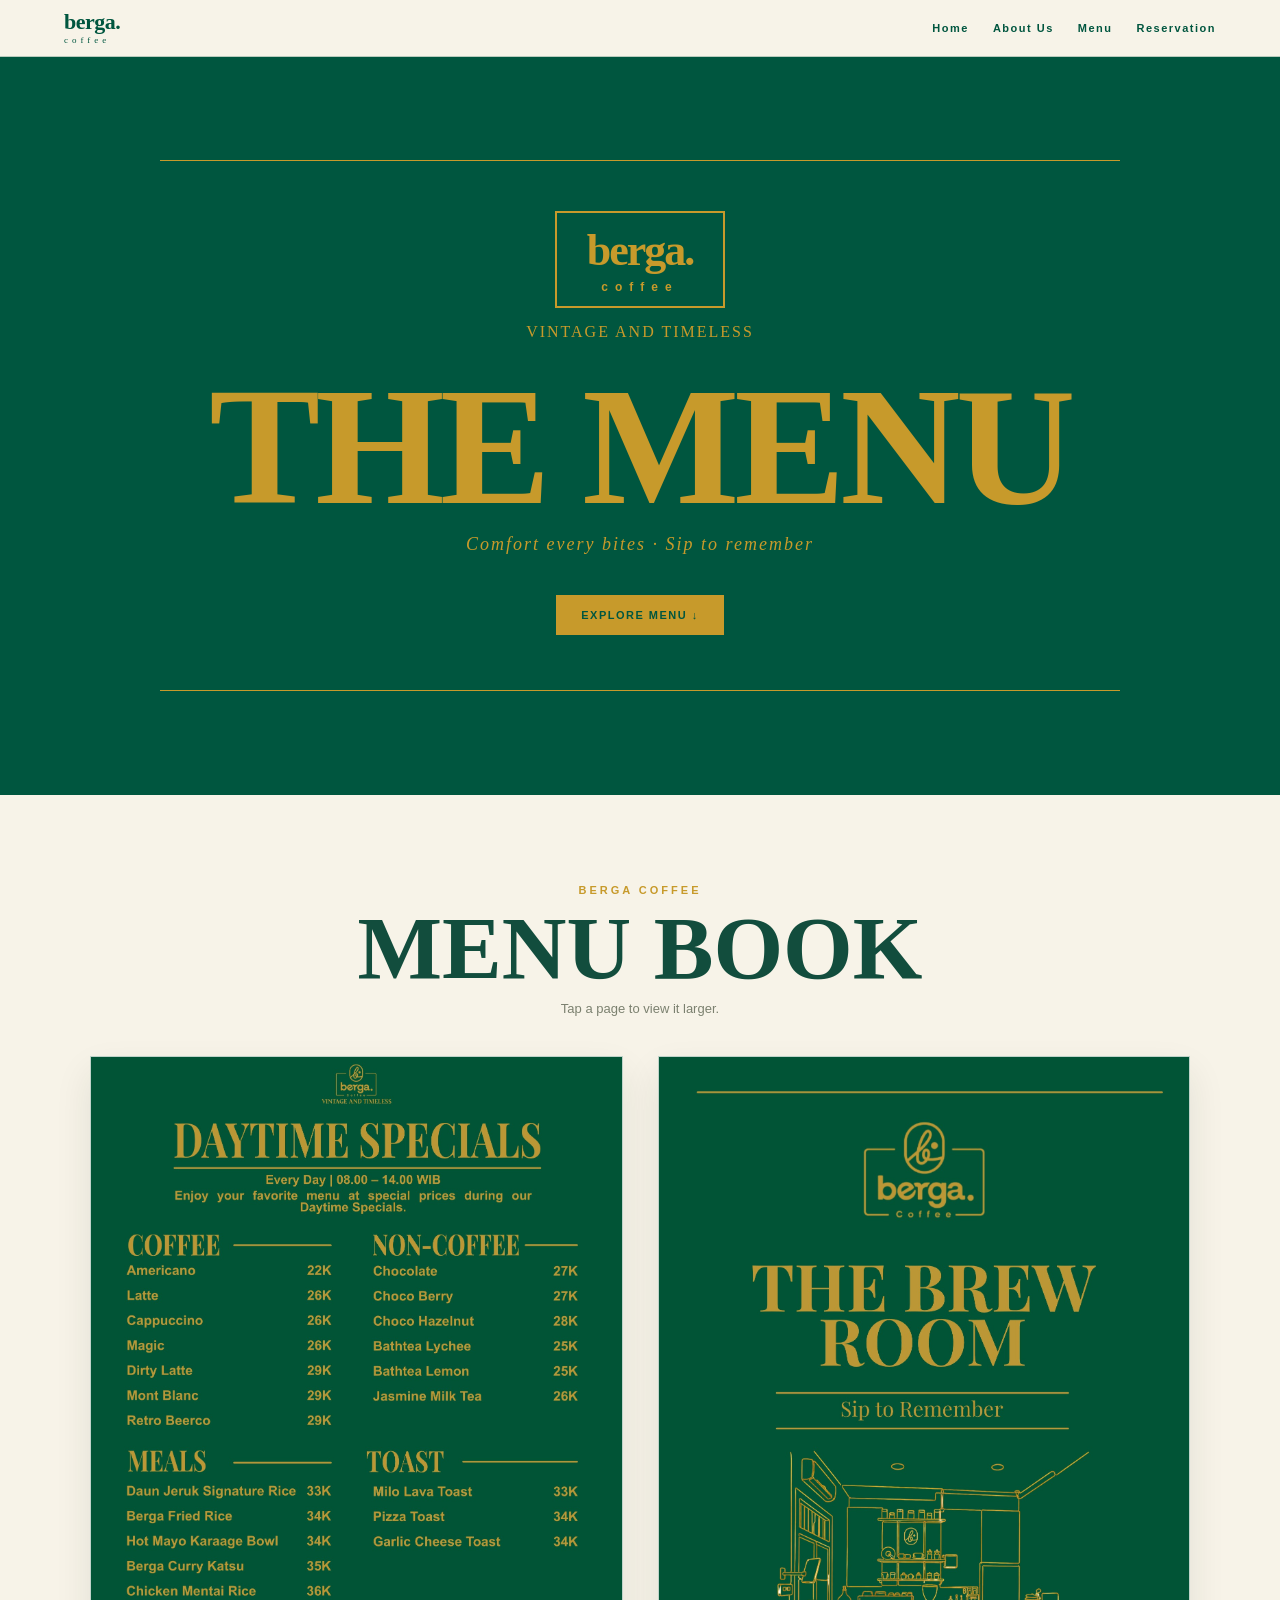
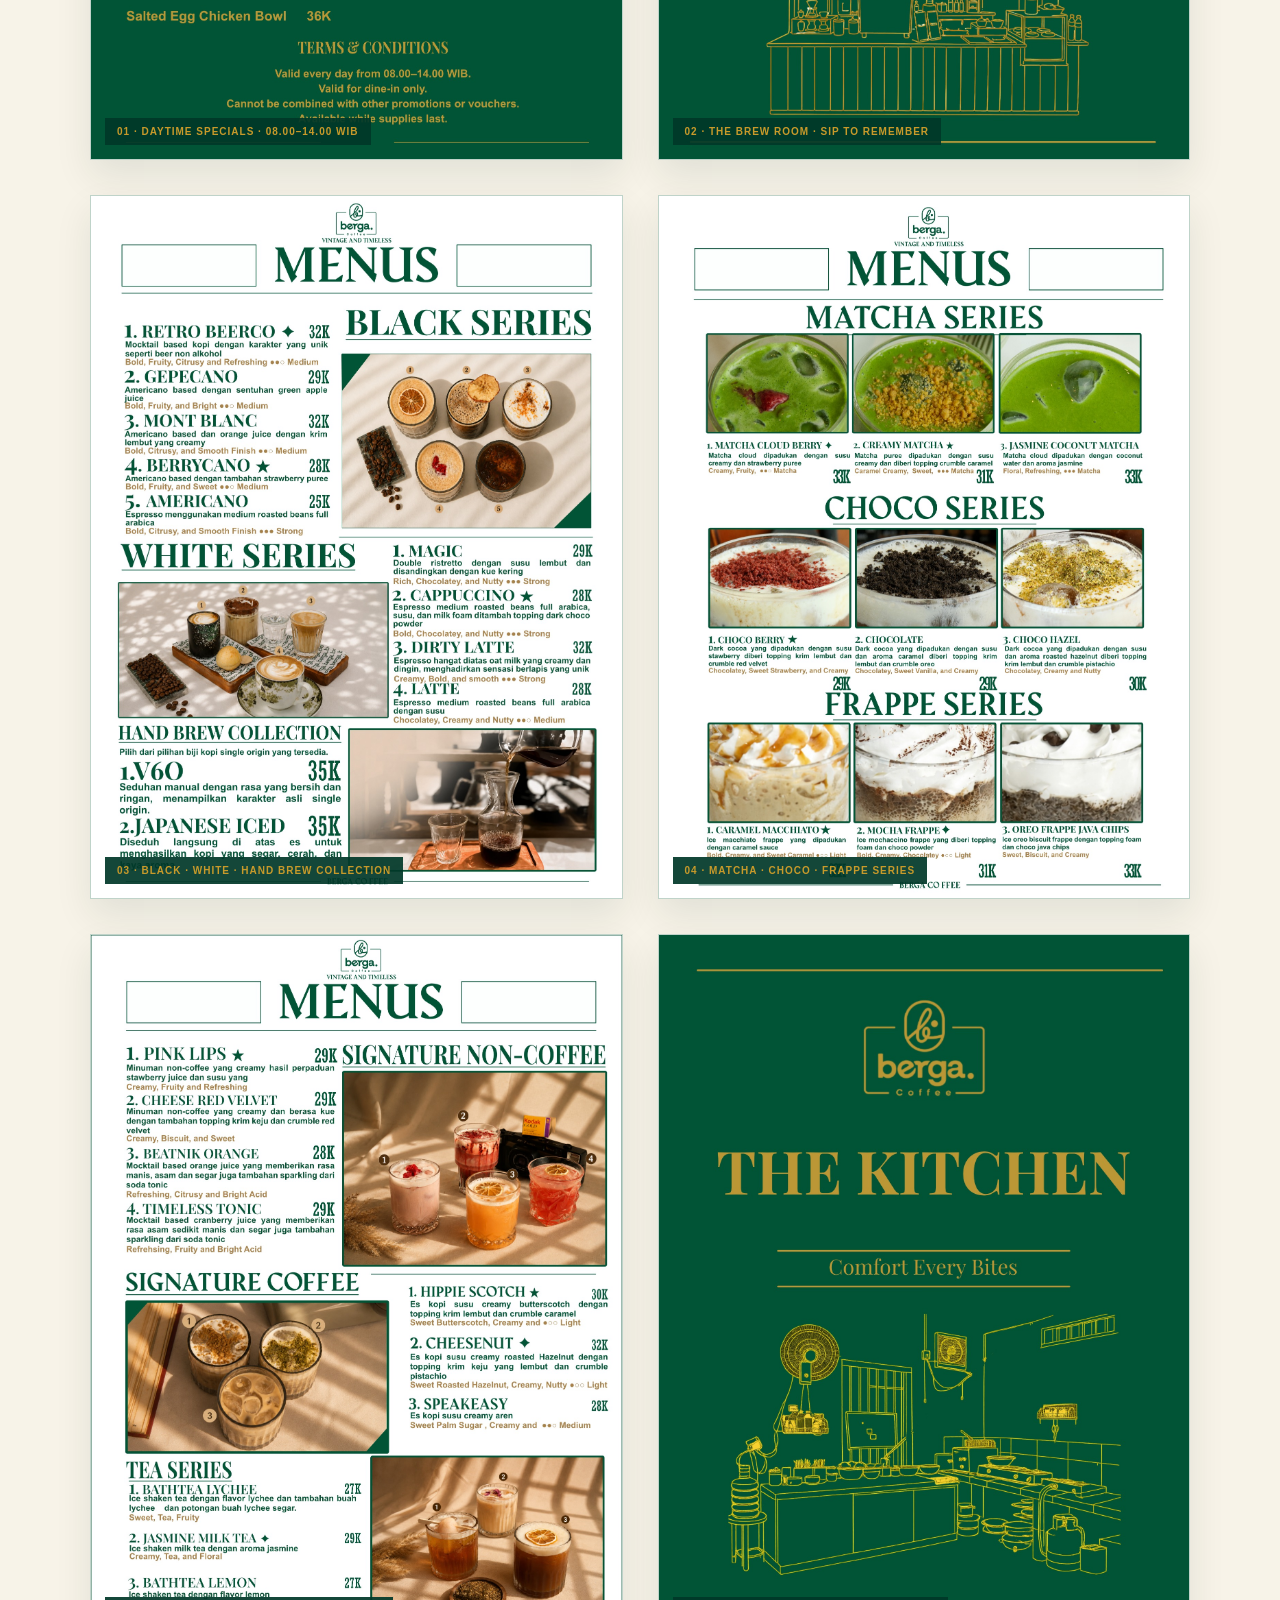
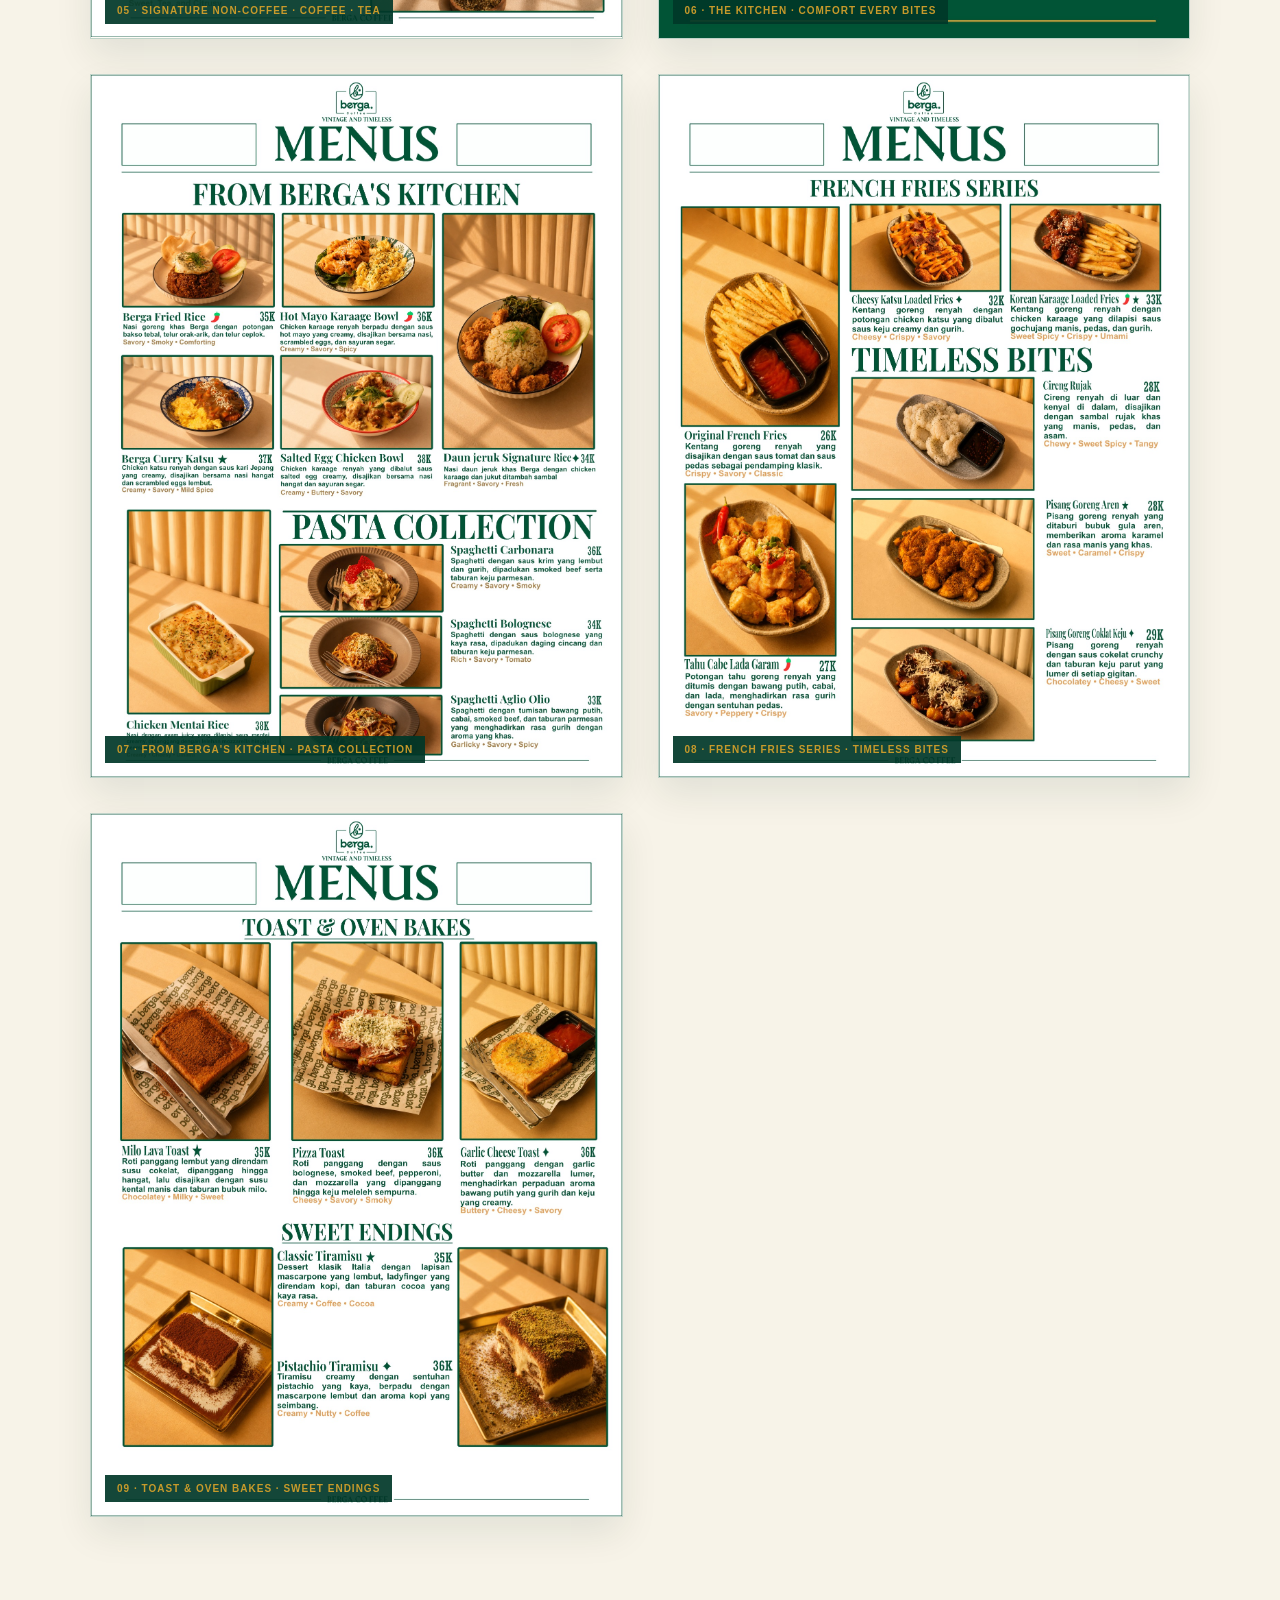
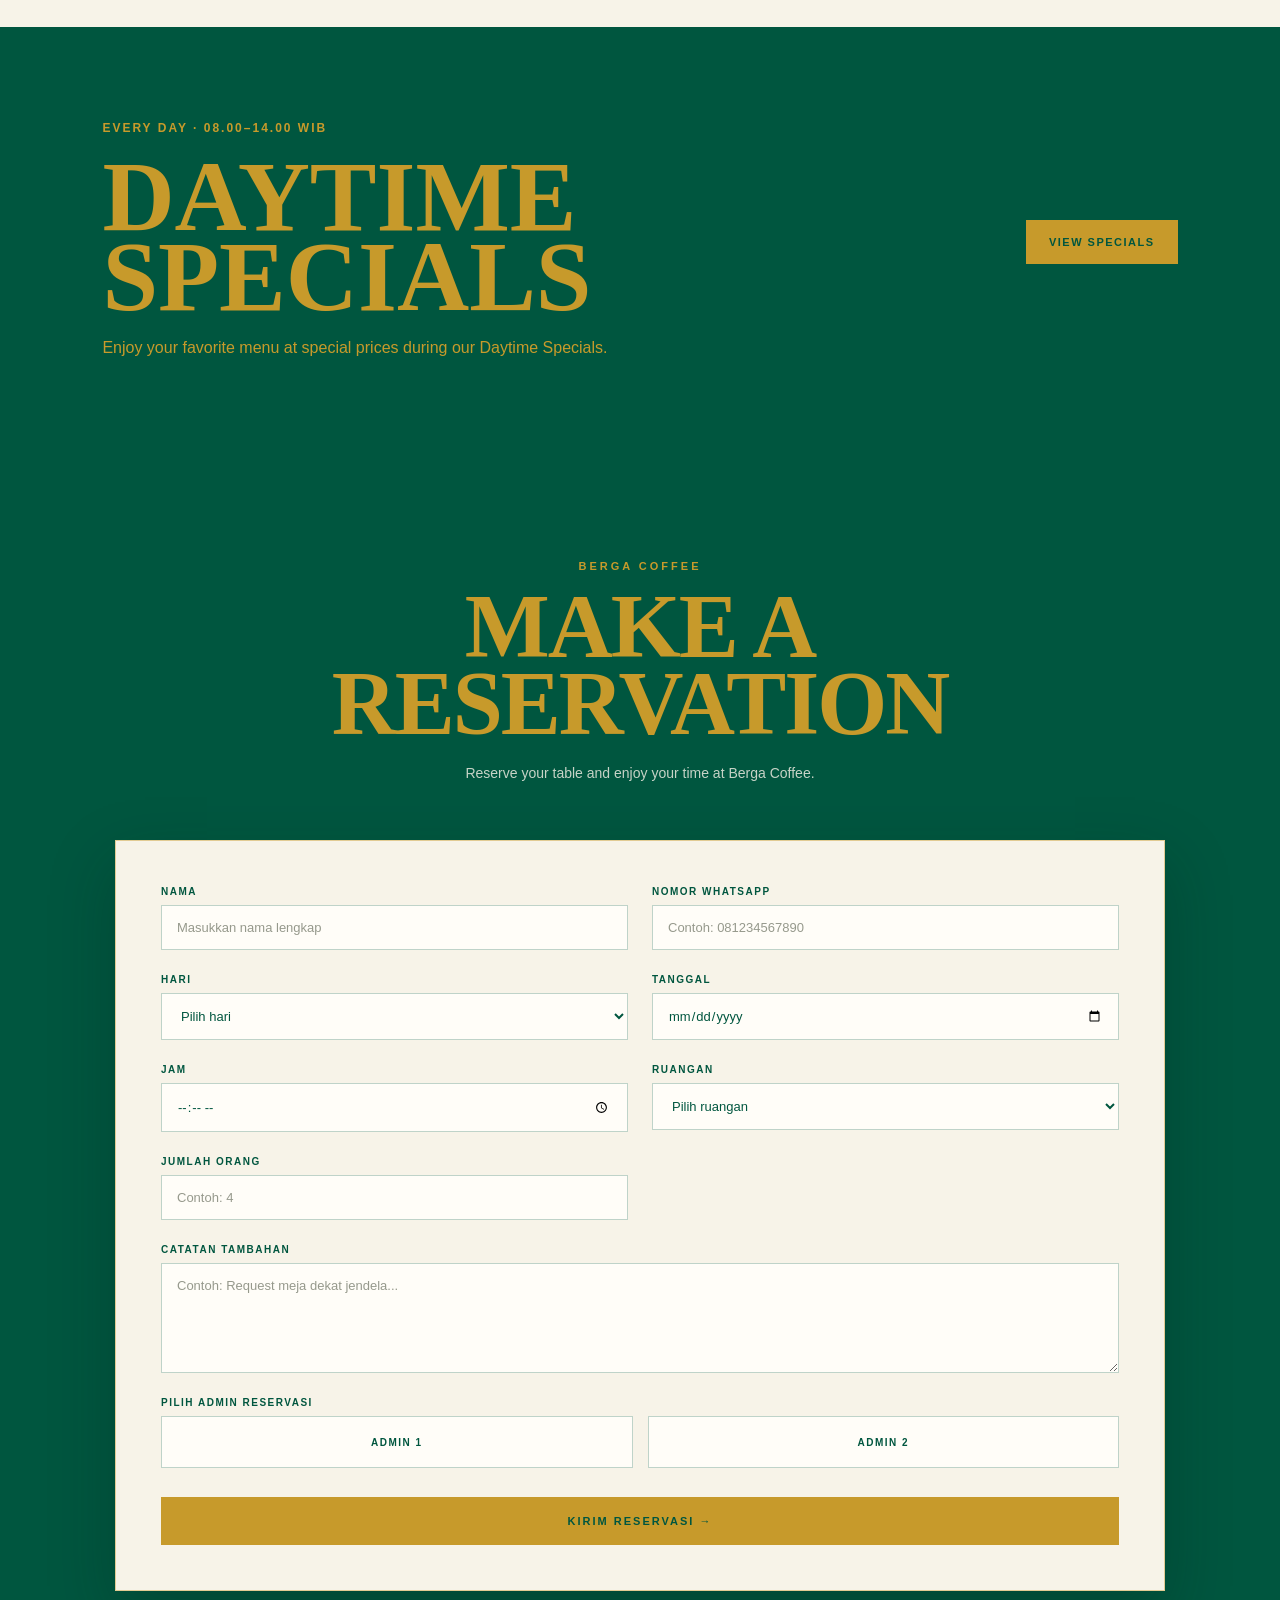
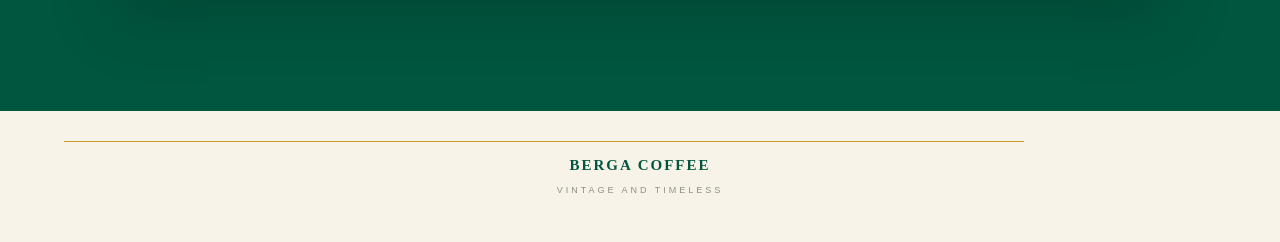
==== commit f6e9c41e: "index.html" ====
--- a/index.html
+++ b/index.html
@@ -40,21 +40,6 @@
       <span></span>
       <span></span>
     </button>
-
-    <nav id="nav">
-      <a href="#menu">MENU</a>
-
-      <a href="#specials">SPECIALS</a>
-
-      <!-- RESERVASI -->
-      <a href="#reservation" class="reservation-link">
-        RESERVASI
-      </a>
-
-      <button id="fullscreenBtn" type="button">
-        FULLSCREEN
-      </button>
-    </nav>
 <nav>
   <a href="index.html">Home</a>
   <a href="about.html">About Us</a>
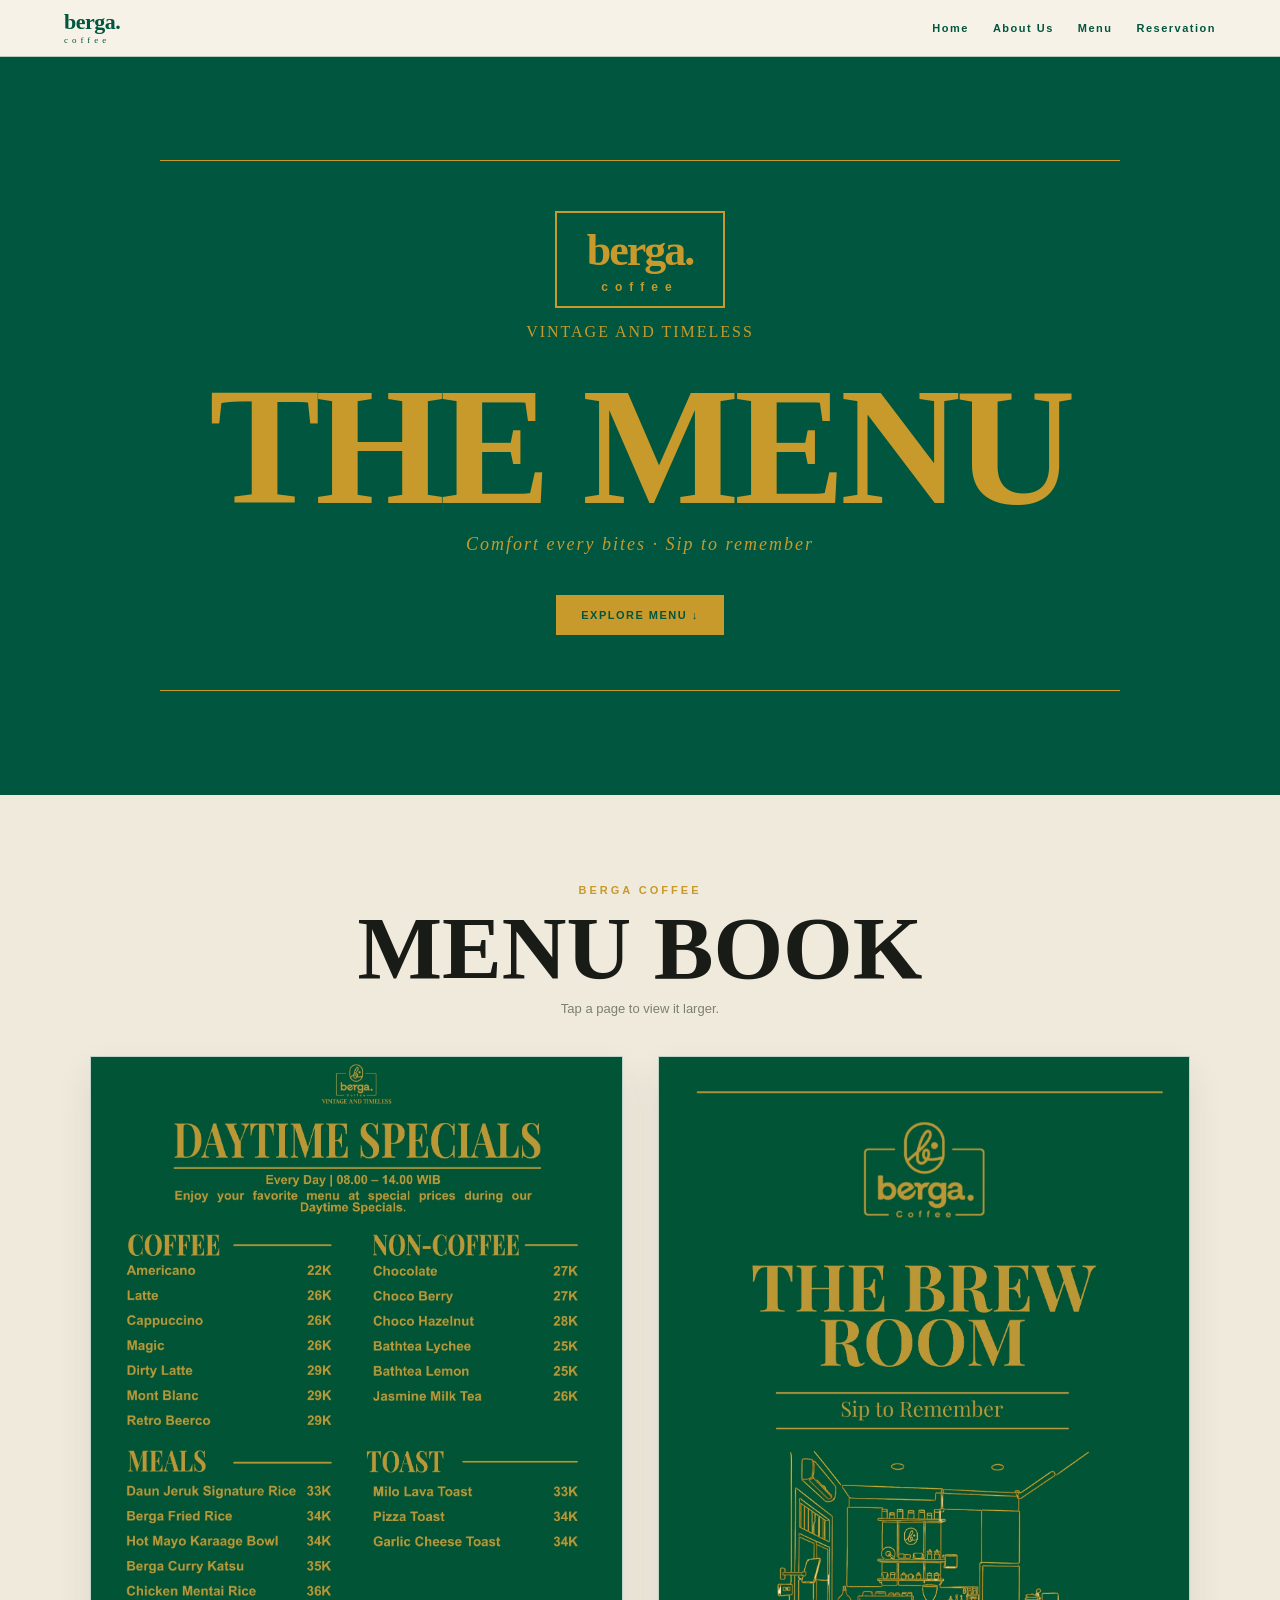
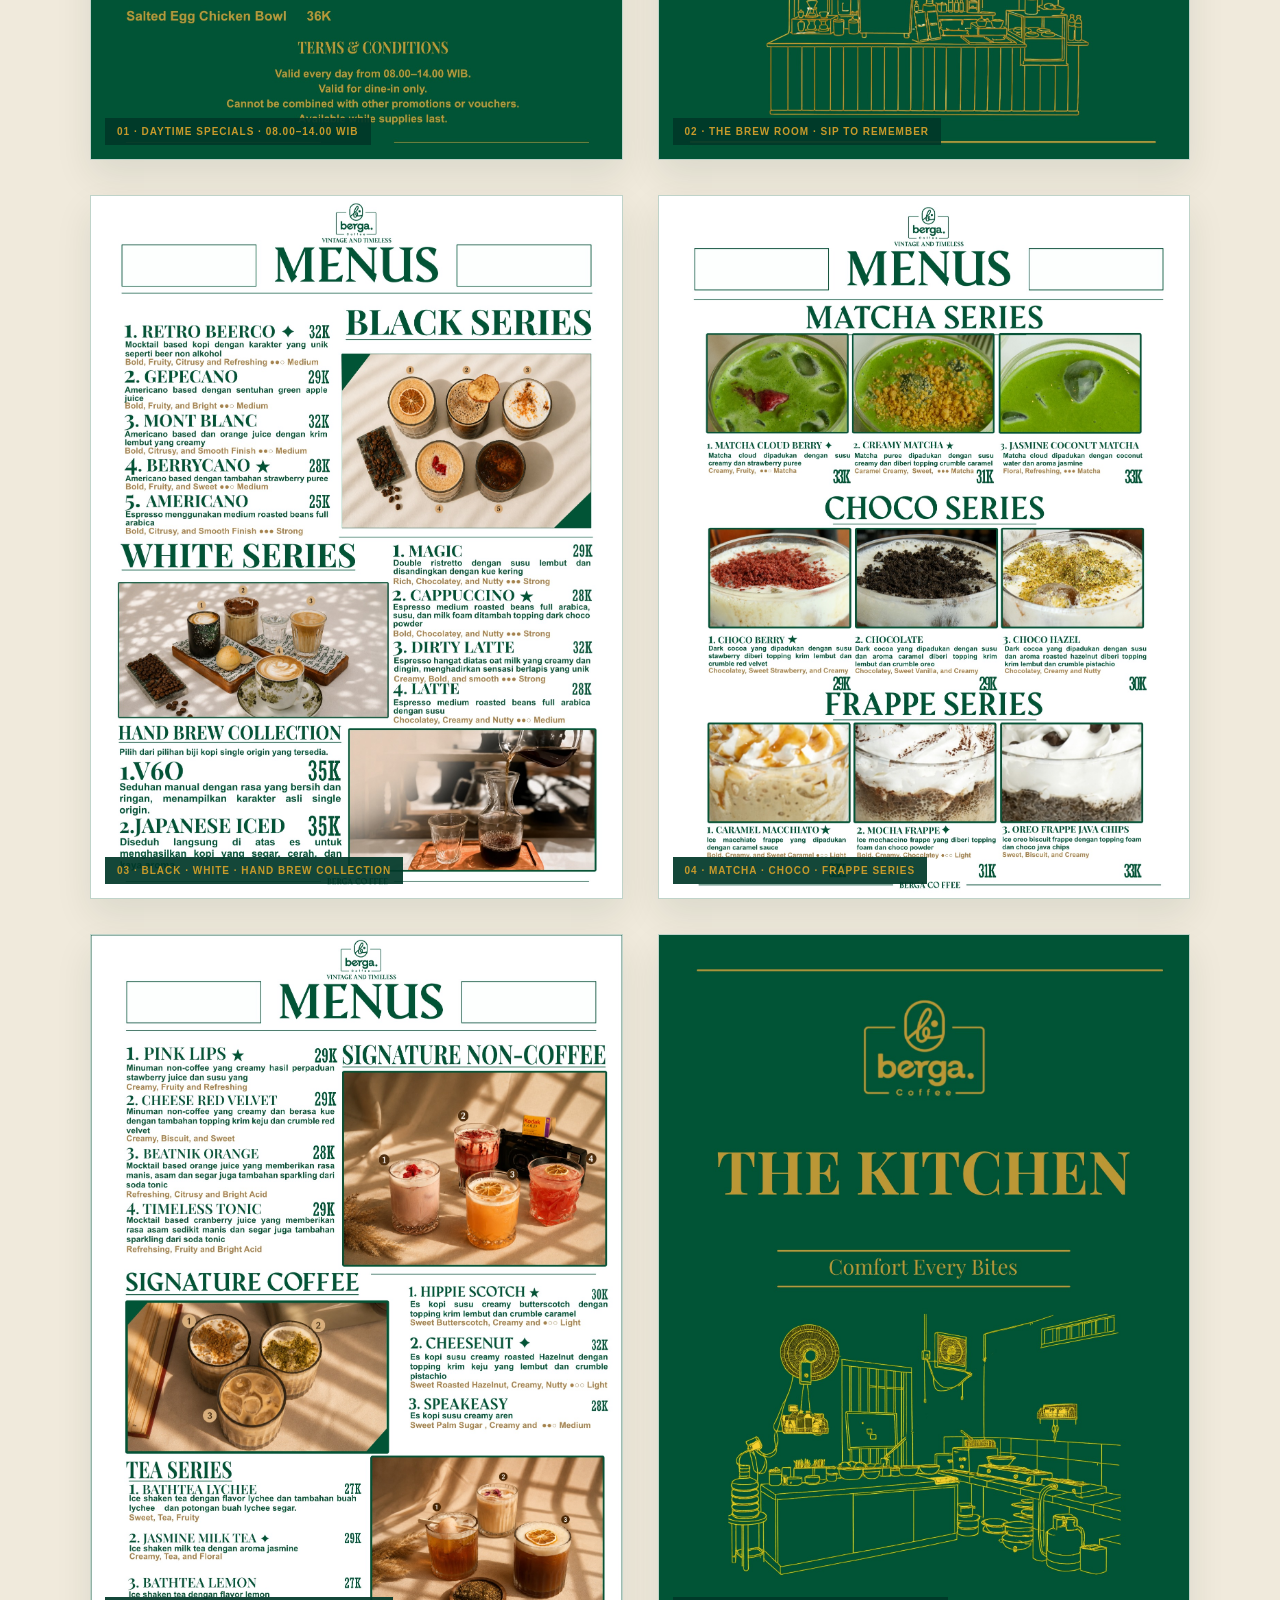
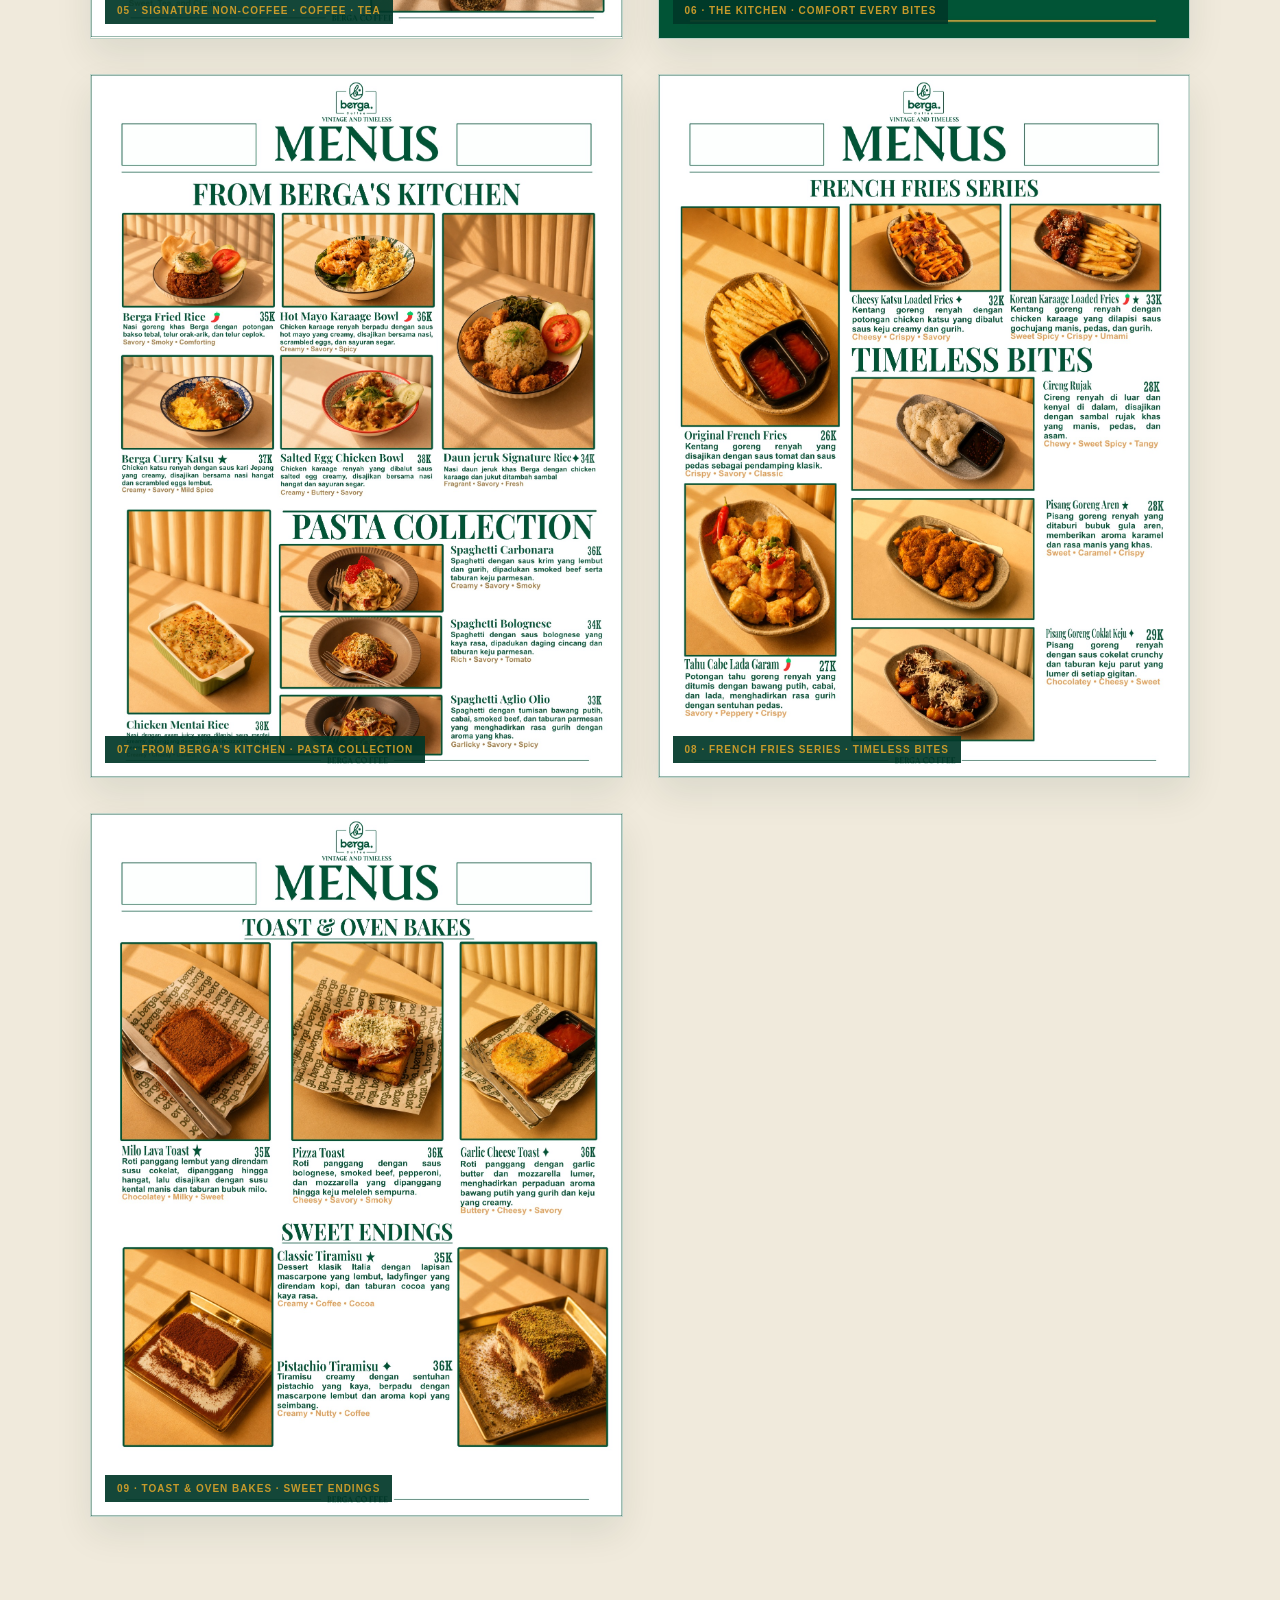
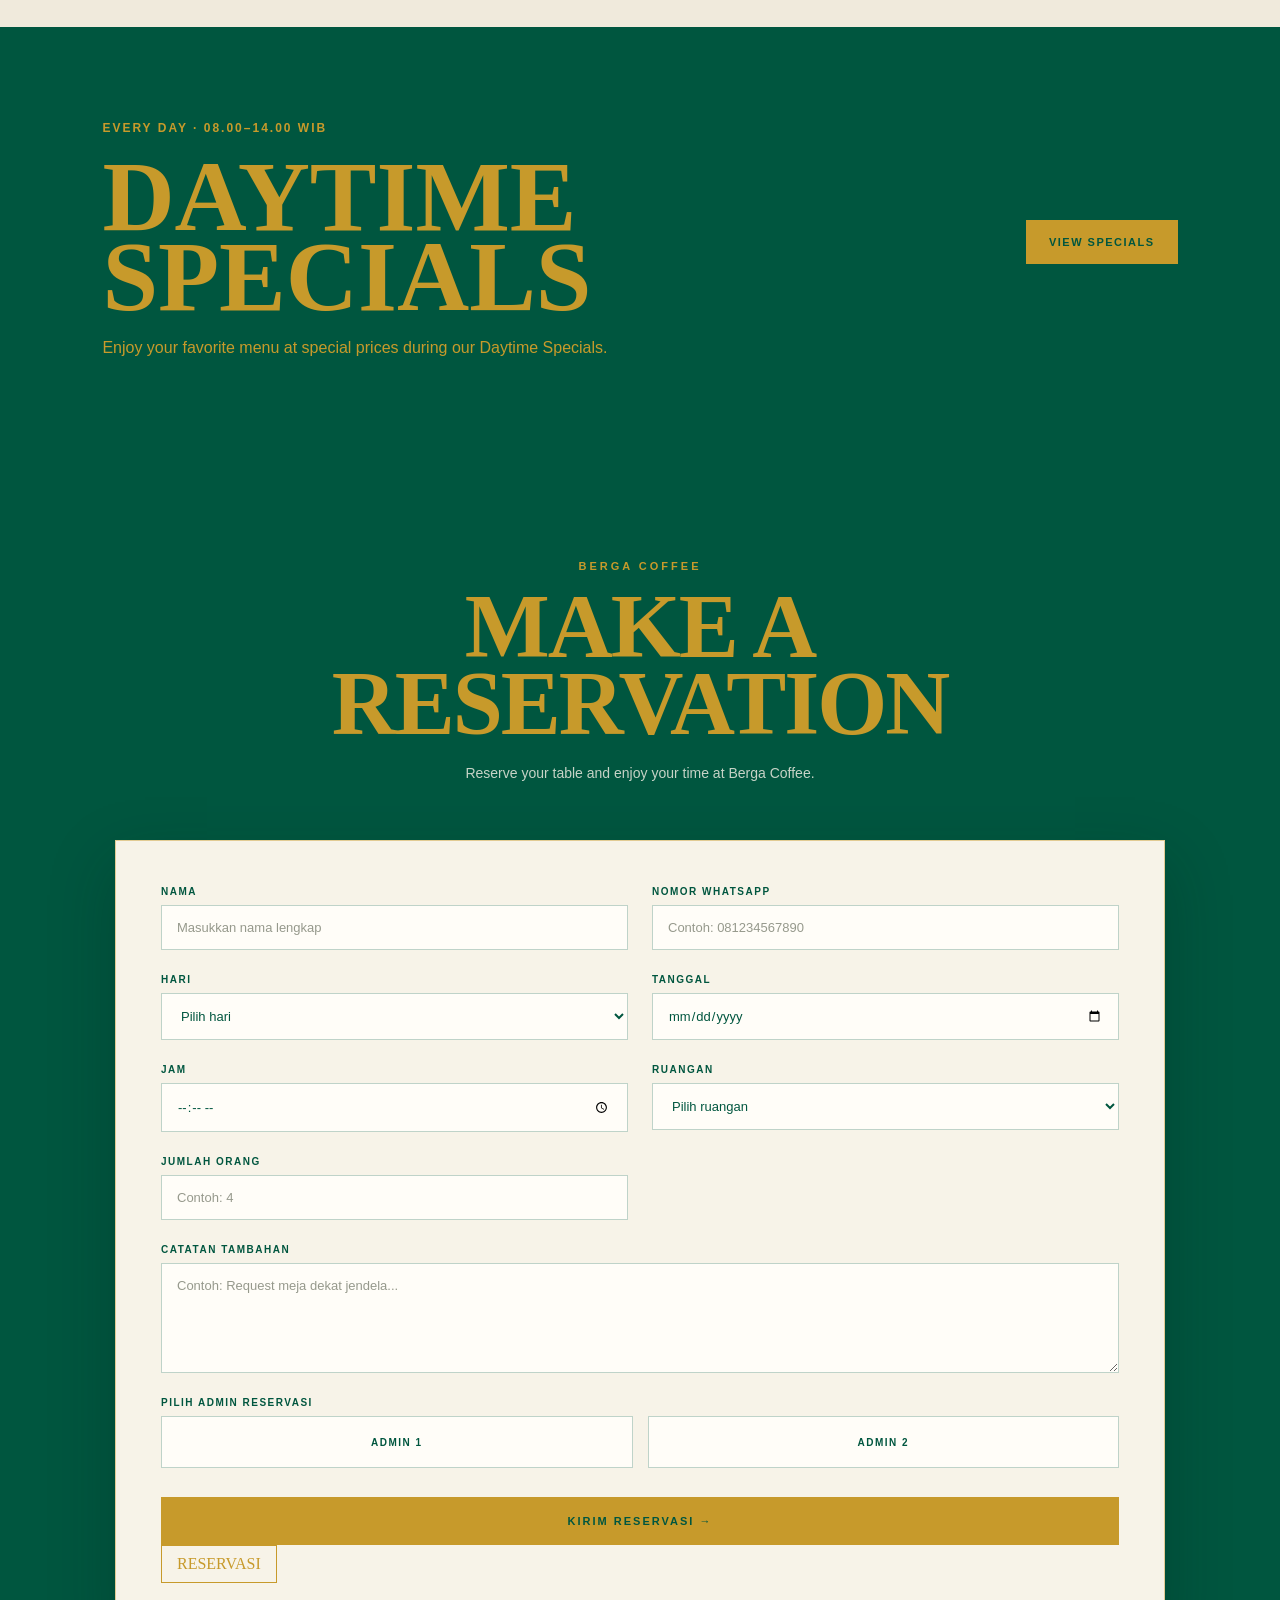
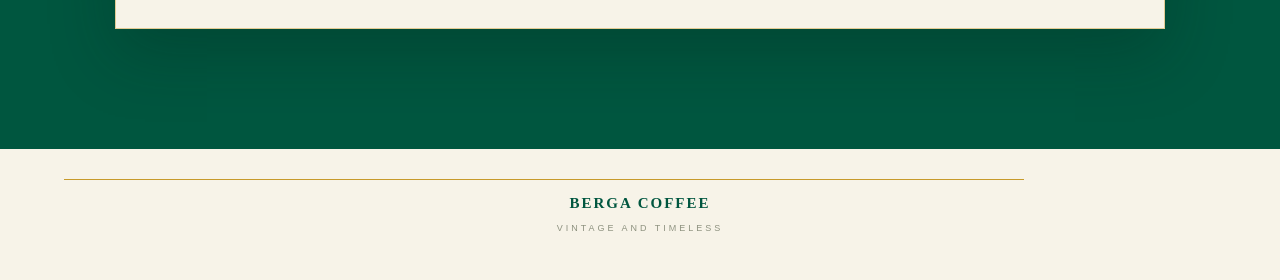
==== commit 62d7c8ba: "index.html" ====
--- a/index.html
+++ b/index.html
@@ -405,6 +405,14 @@
             >
               KIRIM RESERVASI →
             </button>
+<a
+        href="https://wa.me/62XXXXXXXXXX?text=Halo%20Berga%20Coffee%2C%20saya%20ingin%20melakukan%20reservasi."
+        target="_blank"
+        rel="noopener noreferrer"
+        class="reservation-link"
+      >
+        RESERVASI
+      </a>
 
           </div>
 
--- a/style.css
+++ b/style.css
@@ -1075,3 +1075,1714 @@
   }
 
 }
+
+/* ========================================
+   BERGA COFFEE
+   ABOUT PAGE
+   ======================================== */
+
+
+/* ========================================
+   ROOT
+   ======================================== */
+
+:root {
+  --berga-green: #00563f;
+  --berga-green-dark: #003f30;
+  --berga-cream: #f0eadc;
+  --berga-paper: #e6dece;
+  --berga-gold: #b4965d;
+  --berga-dark: #191b17;
+  --berga-light: #f7f3e9;
+}
+
+
+/* ========================================
+   BODY
+   ======================================== */
+
+body {
+  margin: 0;
+  background: var(--berga-cream);
+  color: var(--berga-dark);
+}
+
+
+/* ========================================
+   NAVBAR ACTIVE
+   ======================================== */
+
+#nav a.active {
+  color: var(--berga-gold);
+}
+
+#nav a.active::after {
+  width: 100%;
+}
+
+
+/* ========================================
+   ABOUT HERO
+   ======================================== */
+
+.about-hero {
+  position: relative;
+
+  min-height: 100vh;
+
+  display: flex;
+  align-items: flex-end;
+
+  padding:
+    140px
+    7vw
+    80px;
+
+  box-sizing: border-box;
+
+  overflow: hidden;
+
+  background:
+    linear-gradient(
+      rgba(0, 0, 0, 0.25),
+      rgba(0, 0, 0, 0.65)
+    ),
+    url("assets/about-hero.jpg")
+    center / cover
+    no-repeat;
+}
+
+
+.about-hero-overlay {
+  position: absolute;
+  inset: 0;
+
+  background:
+    linear-gradient(
+      90deg,
+      rgba(0, 45, 33, 0.88) 0%,
+      rgba(0, 45, 33, 0.45) 45%,
+      rgba(0, 0, 0, 0.15) 100%
+    );
+}
+
+
+.about-hero-content {
+  position: relative;
+  z-index: 2;
+
+  max-width: 850px;
+
+  color: var(--berga-light);
+}
+
+
+.about-eyebrow {
+  margin: 0 0 24px;
+
+  font-size: 12px;
+  font-weight: 700;
+
+  letter-spacing: 5px;
+
+  color: var(--berga-gold);
+}
+
+
+.about-hero h1 {
+  margin: 0;
+
+  font-size: clamp(
+    70px,
+    11vw,
+    170px
+  );
+
+  line-height: 0.78;
+
+  letter-spacing: -5px;
+
+  font-weight: 900;
+}
+
+
+.about-hero h1 span {
+  color: transparent;
+
+  -webkit-text-stroke:
+    2px
+    var(--berga-light);
+}
+
+
+.about-hero-tagline {
+  margin:
+    35px
+    0
+    12px;
+
+  font-size: 18px;
+
+  font-style: italic;
+
+  color: var(--berga-gold);
+}
+
+
+.about-hero-description {
+  max-width: 490px;
+
+  margin: 0;
+
+  font-size: 16px;
+
+  line-height: 1.8;
+
+  opacity: 0.9;
+}
+
+
+.about-scroll-btn {
+  display: inline-block;
+
+  margin-top: 40px;
+
+  padding-bottom: 6px;
+
+  color: var(--berga-light);
+
+  text-decoration: none;
+
+  font-size: 12px;
+
+  font-weight: 700;
+
+  letter-spacing: 2px;
+
+  border-bottom:
+    1px solid
+    var(--berga-gold);
+
+  transition: 0.3s ease;
+}
+
+
+.about-scroll-btn:hover {
+  color: var(--berga-gold);
+}
+
+
+
+/* ========================================
+   GENERIC LABEL
+   ======================================== */
+
+.section-label {
+  margin:
+    0
+    0
+    22px;
+
+  color: var(--berga-gold);
+
+  font-size: 11px;
+
+  font-weight: 800;
+
+  letter-spacing: 4px;
+}
+
+
+
+/* ========================================
+   OUR STORY
+   ======================================== */
+
+.our-story {
+  display: grid;
+
+  grid-template-columns:
+    1.05fr
+    0.95fr;
+
+  min-height: 800px;
+
+  background:
+    var(--berga-cream);
+}
+
+
+.story-image {
+  position: relative;
+
+  overflow: hidden;
+
+  min-height: 800px;
+}
+
+
+.story-image img {
+  width: 100%;
+  height: 100%;
+
+  object-fit: cover;
+
+  display: block;
+
+  transition:
+    transform
+    0.8s ease;
+}
+
+
+.story-image:hover img {
+  transform: scale(1.03);
+}
+
+
+.image-number {
+  position: absolute;
+
+  left: 32px;
+  bottom: 28px;
+
+  color: white;
+
+  font-size: 11px;
+
+  letter-spacing: 3px;
+}
+
+
+.story-content {
+  display: flex;
+  flex-direction: column;
+
+  justify-content: center;
+
+  padding:
+    90px
+    9vw
+    90px
+    8vw;
+
+  box-sizing: border-box;
+}
+
+
+.story-content h2 {
+  margin: 0;
+
+  font-size: clamp(
+    48px,
+    6vw,
+    95px
+  );
+
+  line-height: 0.88;
+
+  letter-spacing: -3px;
+}
+
+
+.story-content h2 em {
+  color: var(--berga-green);
+
+  font-family: Georgia, serif;
+
+  font-weight: 400;
+}
+
+
+.story-line {
+  width: 70px;
+  height: 1px;
+
+  background:
+    var(--berga-gold);
+
+  margin:
+    40px
+    0;
+}
+
+
+.story-content > p:not(
+  .section-label
+) {
+  max-width: 540px;
+
+  margin:
+    0
+    0
+    20px;
+
+  font-size: 15px;
+
+  line-height: 1.9;
+
+  color: #45483f;
+}
+
+
+
+/* ========================================
+   QUOTE
+   ======================================== */
+
+.about-quote {
+  background:
+    var(--berga-green);
+
+  color:
+    var(--berga-light);
+
+  text-align: center;
+
+  padding:
+    120px
+    30px;
+}
+
+
+.quote-line {
+  width: 80px;
+
+  height: 1px;
+
+  margin:
+    0
+    auto;
+
+  background:
+    var(--berga-gold);
+}
+
+
+.about-quote p {
+  margin:
+    50px
+    auto;
+
+  font-size:
+    clamp(
+      35px,
+      5.5vw,
+      86px
+    );
+
+  line-height: 1;
+
+  font-weight: 900;
+
+  letter-spacing: -2px;
+}
+
+
+.about-quote p span {
+  font-family:
+    Georgia,
+    serif;
+
+  font-style: italic;
+
+  font-weight: 400;
+
+  color:
+    var(--berga-gold);
+}
+
+
+.about-quote small {
+  display: block;
+
+  margin-bottom: 50px;
+
+  letter-spacing: 4px;
+
+  font-size: 10px;
+}
+
+
+
+/* ========================================
+   EXPERIENCE
+   ======================================== */
+
+.experience-section {
+  padding:
+    130px
+    7vw;
+
+  background:
+    var(--berga-paper);
+}
+
+
+.experience-heading {
+  display: grid;
+
+  grid-template-columns:
+    1.2fr
+    0.8fr;
+
+  column-gap: 10vw;
+
+  align-items: end;
+
+  margin-bottom: 90px;
+}
+
+
+.experience-heading h2 {
+  grid-column: 1;
+
+  margin: 0;
+
+  font-size:
+    clamp(
+      55px,
+      8vw,
+      110px
+    );
+
+  line-height: 0.85;
+
+  letter-spacing: -4px;
+}
+
+
+.experience-heading > p:last-child {
+  grid-column: 2;
+
+  grid-row: 1 / span 2;
+
+  margin: 0;
+
+  line-height: 1.9;
+
+  font-size: 15px;
+
+  color: #4a4d46;
+}
+
+
+.experience-grid {
+  display: grid;
+
+  grid-template-columns:
+    repeat(
+      3,
+      1fr
+    );
+
+  border-top:
+    1px solid
+    rgba(
+      0,
+      0,
+      0,
+      0.15
+    );
+}
+
+
+.experience-card {
+  padding:
+    45px
+    40px
+    20px
+    0;
+
+  min-height: 260px;
+
+  border-right:
+    1px solid
+    rgba(
+      0,
+      0,
+      0,
+      0.15
+    );
+}
+
+
+.experience-card:not(
+  :first-child
+) {
+  padding-left: 40px;
+}
+
+
+.experience-card:last-child {
+  border-right: none;
+}
+
+
+.experience-number {
+  color:
+    var(--berga-gold);
+
+  font-size: 10px;
+
+  letter-spacing: 3px;
+}
+
+
+.experience-card h3 {
+  margin:
+    45px
+    0
+    18px;
+
+  font-size:
+    clamp(
+      28px,
+      3vw,
+      44px
+    );
+}
+
+
+.experience-card p {
+  max-width: 320px;
+
+  margin: 0;
+
+  line-height: 1.8;
+
+  color: #51534c;
+
+  font-size: 14px;
+}
+
+
+
+/* ========================================
+   AMBIENCE
+   ======================================== */
+
+.ambience-section {
+  background:
+    var(--berga-green-dark);
+
+  padding:
+    0
+    4vw;
+}
+
+
+.ambience-image {
+  position: relative;
+
+  height: 85vh;
+
+  min-height: 600px;
+
+  overflow: hidden;
+}
+
+
+.ambience-image img {
+  display: block;
+
+  width: 100%;
+  height: 100%;
+
+  object-fit: cover;
+}
+
+
+.ambience-image::after {
+  content: "";
+
+  position: absolute;
+  inset: 0;
+
+  background:
+    linear-gradient(
+      90deg,
+      rgba(
+        0,
+        0,
+        0,
+        0.65
+      ),
+      rgba(
+        0,
+        0,
+        0,
+        0.05
+      )
+    );
+}
+
+
+.ambience-overlay {
+  position: absolute;
+
+  z-index: 2;
+
+  left: 6vw;
+  bottom: 70px;
+
+  color:
+    var(--berga-light);
+}
+
+
+.ambience-overlay p {
+  margin-bottom: 18px;
+
+  color:
+    var(--berga-gold);
+
+  font-size: 11px;
+
+  letter-spacing: 4px;
+}
+
+
+.ambience-overlay h2 {
+  margin: 0;
+
+  font-size:
+    clamp(
+      60px,
+      9vw,
+      140px
+    );
+
+  line-height: 0.8;
+
+  letter-spacing: -5px;
+}
+
+
+.ambience-overlay h2 span {
+  font-family:
+    Georgia,
+    serif;
+
+  font-style: italic;
+
+  font-weight: 400;
+
+  color:
+    var(--berga-gold);
+}
+
+
+
+/* ========================================
+   SPACE
+   ======================================== */
+
+.space-section {
+  display: grid;
+
+  grid-template-columns:
+    1fr
+    0.7fr;
+
+  gap: 10vw;
+
+  padding:
+    130px
+    7vw;
+
+  background:
+    var(--berga-green-dark);
+
+  color:
+    var(--berga-light);
+}
+
+
+.space-title h2 {
+  margin: 0;
+
+  font-size:
+    clamp(
+      52px,
+      7vw,
+      105px
+    );
+
+  line-height: 0.86;
+
+  letter-spacing: -4px;
+}
+
+
+.space-description {
+  align-self: end;
+}
+
+
+.space-description p {
+  margin:
+    0
+    0
+    24px;
+
+  max-width: 480px;
+
+  font-size: 15px;
+
+  line-height: 1.9;
+
+  color:
+    rgba(
+      255,
+      255,
+      255,
+      0.75
+    );
+}
+
+
+
+/* ========================================
+   FACILITIES
+   ======================================== */
+
+.facilities-section {
+  padding:
+    130px
+    7vw;
+
+  background:
+    var(--berga-cream);
+}
+
+
+.facilities-heading {
+  margin-bottom: 80px;
+}
+
+
+.facilities-heading h2 {
+  margin: 0;
+
+  max-width: 900px;
+
+  font-size:
+    clamp(
+      55px,
+      8vw,
+      115px
+    );
+
+  line-height: 0.85;
+
+  letter-spacing: -4px;
+}
+
+
+.facilities-list {
+  border-top:
+    1px solid
+    rgba(
+      0,
+      0,
+      0,
+      0.2
+    );
+}
+
+
+.facility-item {
+  display: grid;
+
+  grid-template-columns:
+    80px
+    1fr
+    1fr;
+
+  align-items: center;
+
+  gap: 30px;
+
+  padding:
+    35px
+    0;
+
+  border-bottom:
+    1px solid
+    rgba(
+      0,
+      0,
+      0,
+      0.15
+    );
+
+  transition:
+    padding
+    0.3s ease;
+}
+
+
+.facility-item:hover {
+  padding-left: 15px;
+}
+
+
+.facility-item span {
+  font-size: 10px;
+
+  color:
+    var(--berga-gold);
+}
+
+
+.facility-item h3 {
+  margin: 0;
+
+  font-size:
+    clamp(
+      21px,
+      2.7vw,
+      38px
+    );
+}
+
+
+.facility-item p {
+  margin: 0;
+
+  max-width: 400px;
+
+  font-size: 14px;
+
+  line-height: 1.7;
+
+  color: #5a5c55;
+}
+
+
+
+/* ========================================
+   GALLERY
+   ======================================== */
+
+.about-gallery {
+  padding:
+    130px
+    7vw;
+
+  background:
+    var(--berga-paper);
+}
+
+
+.gallery-heading {
+  margin-bottom: 70px;
+}
+
+
+.gallery-heading h2 {
+  margin: 0;
+
+  font-size:
+    clamp(
+      60px,
+      8vw,
+      115px
+    );
+
+  line-height: 0.83;
+
+  letter-spacing: -5px;
+}
+
+
+.gallery-grid {
+  display: grid;
+
+  grid-template-columns:
+    repeat(
+      2,
+      1fr
+    );
+
+  gap: 20px;
+}
+
+
+.gallery-item {
+  height: 450px;
+
+  overflow: hidden;
+}
+
+
+.gallery-large {
+  height: 700px;
+
+  grid-row: span 2;
+}
+
+
+.gallery-wide {
+  height: 420px;
+
+  grid-column: 1 / -1;
+}
+
+
+.gallery-item img {
+  width: 100%;
+  height: 100%;
+
+  object-fit: cover;
+
+  display: block;
+
+  transition:
+    transform
+    0.8s ease;
+}
+
+
+.gallery-item:hover img {
+  transform: scale(1.04);
+}
+
+
+
+/* ========================================
+   VISIT
+   ======================================== */
+
+.visit-section {
+  display: grid;
+
+  grid-template-columns:
+    0.85fr
+    1.15fr;
+
+  min-height: 800px;
+
+  background:
+    var(--berga-green);
+}
+
+
+.visit-info {
+  display: flex;
+
+  flex-direction: column;
+
+  justify-content: center;
+
+  padding:
+    90px
+    7vw;
+
+  color:
+    var(--berga-light);
+}
+
+
+.visit-info h2 {
+  margin:
+    0
+    0
+    55px;
+
+  font-size:
+    clamp(
+      50px,
+      6vw,
+      90px
+    );
+
+  line-height: 0.87;
+
+  letter-spacing: -3px;
+}
+
+
+.visit-info h2 em {
+  font-family:
+    Georgia,
+    serif;
+
+  color:
+    var(--berga-gold);
+
+  font-weight: 400;
+}
+
+
+.visit-detail {
+  padding:
+    20px
+    0;
+
+  border-top:
+    1px solid
+    rgba(
+      255,
+      255,
+      255,
+      0.18
+    );
+}
+
+
+.visit-detail span {
+  display: block;
+
+  margin-bottom: 10px;
+
+  color:
+    var(--berga-gold);
+
+  font-size: 9px;
+
+  letter-spacing: 3px;
+}
+
+
+.visit-detail p {
+  margin: 0;
+
+  font-size: 14px;
+
+  line-height: 1.7;
+}
+
+
+.location-button {
+  align-self: flex-start;
+
+  margin-top: 35px;
+
+  padding:
+    16px
+    25px;
+
+  border:
+    1px solid
+    var(--berga-gold);
+
+  color:
+    var(--berga-light);
+
+  text-decoration: none;
+
+  letter-spacing: 2px;
+
+  font-size: 10px;
+
+  font-weight: 700;
+
+  transition:
+    0.3s ease;
+}
+
+
+.location-button:hover {
+  background:
+    var(--berga-gold);
+
+  color:
+    var(--berga-dark);
+}
+
+
+.visit-map {
+  position: relative;
+
+  min-height: 800px;
+
+  overflow: hidden;
+}
+
+
+.visit-map img {
+  width: 100%;
+  height: 100%;
+
+  object-fit: cover;
+
+  display: block;
+}
+
+
+.map-label {
+  position: absolute;
+
+  right: 35px;
+  bottom: 35px;
+
+  padding:
+    18px
+    22px;
+
+  background:
+    var(--berga-cream);
+
+  color:
+    var(--berga-dark);
+}
+
+
+.map-label span {
+  display: block;
+
+  margin-bottom: 5px;
+
+  color:
+    var(--berga-gold);
+
+  font-size: 8px;
+
+  letter-spacing: 3px;
+}
+
+
+.map-label strong {
+  font-size: 14px;
+
+  letter-spacing: 1px;
+}
+
+
+
+/* ========================================
+   CTA
+   ======================================== */
+
+.about-cta {
+  padding:
+    150px
+    7vw;
+
+  text-align: center;
+
+  background:
+    var(--berga-dark);
+
+  color:
+    var(--berga-light);
+}
+
+
+.about-cta h2 {
+  margin:
+    20px
+    auto
+    60px;
+
+  font-size:
+    clamp(
+      55px,
+      8vw,
+      125px
+    );
+
+  line-height: 0.82;
+
+  letter-spacing: -5px;
+}
+
+
+.about-cta h2 span {
+  color:
+    var(--berga-gold);
+
+  font-family:
+    Georgia,
+    serif;
+
+  font-style: italic;
+
+  font-weight: 400;
+}
+
+
+.cta-buttons {
+  display: flex;
+
+  justify-content: center;
+
+  flex-wrap: wrap;
+
+  gap: 15px;
+}
+
+
+.cta-primary,
+.cta-secondary {
+  display: inline-block;
+
+  padding:
+    18px
+    27px;
+
+  text-decoration: none;
+
+  font-size: 10px;
+
+  font-weight: 700;
+
+  letter-spacing: 2px;
+
+  transition:
+    0.3s ease;
+}
+
+
+.cta-primary {
+  background:
+    var(--berga-gold);
+
+  color:
+    var(--berga-dark);
+}
+
+
+.cta-primary:hover {
+  background:
+    var(--berga-light);
+}
+
+
+.cta-secondary {
+  border:
+    1px solid
+    rgba(
+      255,
+      255,
+      255,
+      0.3
+    );
+
+  color:
+    var(--berga-light);
+}
+
+
+.cta-secondary:hover {
+  border-color:
+    var(--berga-gold);
+
+  color:
+    var(--berga-gold);
+}
+
+
+
+/* ========================================
+   FOOTER
+   ======================================== */
+
+.about-footer {
+  padding:
+    45px
+    7vw;
+
+  background:
+    #10120f;
+
+  color:
+    var(--berga-light);
+}
+
+
+.about-footer-content {
+  display: flex;
+
+  justify-content:
+    space-between;
+
+  align-items: center;
+
+  gap: 30px;
+
+  margin-top: 30px;
+}
+
+
+.about-footer-content div {
+  display: flex;
+
+  flex-direction: column;
+
+  gap: 5px;
+}
+
+
+.about-footer-content strong {
+  font-size: 18px;
+}
+
+
+.about-footer-content span {
+  color:
+    var(--berga-gold);
+
+  letter-spacing: 2px;
+
+  font-size: 8px;
+}
+
+
+.about-footer-content a {
+  color:
+    var(--berga-light);
+
+  text-decoration: none;
+
+  letter-spacing: 2px;
+
+  font-size: 9px;
+}
+
+
+
+/* ========================================
+   TABLET
+   ======================================== */
+
+@media (
+  max-width: 1000px
+) {
+
+  .our-story {
+    grid-template-columns:
+      1fr;
+  }
+
+
+  .story-image {
+    min-height: 650px;
+  }
+
+
+  .experience-heading {
+    display: block;
+  }
+
+
+  .experience-heading h2 {
+    margin-bottom: 40px;
+  }
+
+
+  .experience-grid {
+    grid-template-columns:
+      1fr;
+  }
+
+
+  .experience-card,
+  .experience-card:not(
+    :first-child
+  ) {
+    padding:
+      35px
+      0;
+
+    border-right: 0;
+
+    border-bottom:
+      1px solid
+      rgba(
+        0,
+        0,
+        0,
+        0.15
+      );
+  }
+
+
+  .space-section {
+    grid-template-columns:
+      1fr;
+  }
+
+
+  .facility-item {
+    grid-template-columns:
+      50px
+      1fr;
+  }
+
+
+  .facility-item p {
+    grid-column: 2;
+  }
+
+
+  .visit-section {
+    grid-template-columns:
+      1fr;
+  }
+
+
+  .visit-map {
+    min-height: 600px;
+  }
+
+}
+
+
+
+/* ========================================
+   MOBILE
+   ======================================== */
+
+@media (
+  max-width: 700px
+) {
+
+  .about-hero {
+    min-height: 90vh;
+
+    padding:
+      130px
+      24px
+      60px;
+  }
+
+
+  .about-hero h1 {
+    font-size:
+      clamp(
+        66px,
+        23vw,
+        110px
+      );
+
+    letter-spacing: -4px;
+  }
+
+
+  .about-hero-description {
+    font-size: 14px;
+  }
+
+
+  .our-story {
+    min-height: auto;
+  }
+
+
+  .story-image {
+    min-height: 500px;
+  }
+
+
+  .story-content {
+    padding:
+      80px
+      24px;
+  }
+
+
+  .story-content h2 {
+    font-size: 55px;
+  }
+
+
+  .about-quote {
+    padding:
+      90px
+      24px;
+  }
+
+
+  .experience-section {
+    padding:
+      90px
+      24px;
+  }
+
+
+  .experience-heading {
+    margin-bottom: 60px;
+  }
+
+
+  .experience-heading h2 {
+    font-size: 58px;
+  }
+
+
+  .ambience-section {
+    padding: 0;
+  }
+
+
+  .ambience-image {
+    min-height: 550px;
+    height: 75vh;
+  }
+
+
+  .ambience-overlay {
+    left: 24px;
+    bottom: 45px;
+  }
+
+
+  .ambience-overlay h2 {
+    font-size: 60px;
+  }
+
+
+  .space-section {
+    padding:
+      90px
+      24px;
+  }
+
+
+  .space-title h2 {
+    font-size: 55px;
+  }
+
+
+  .facilities-section {
+    padding:
+      90px
+      24px;
+  }
+
+
+  .facilities-heading h2 {
+    font-size: 58px;
+  }
+
+
+  .facility-item {
+    grid-template-columns:
+      35px
+      1fr;
+
+    gap: 15px;
+
+    padding:
+      25px
+      0;
+  }
+
+
+  .facility-item h3 {
+    font-size: 23px;
+  }
+
+
+  .facility-item p {
+    grid-column: 2;
+
+    font-size: 13px;
+  }
+
+
+  .about-gallery {
+    padding:
+      90px
+      24px;
+  }
+
+
+  .gallery-heading h2 {
+    font-size: 62px;
+  }
+
+
+  .gallery-grid {
+    grid-template-columns:
+      1fr;
+  }
+
+
+  .gallery-item,
+  .gallery-large,
+  .gallery-wide {
+    height: 400px;
+
+    grid-row: auto;
+    grid-column: auto;
+  }
+
+
+  .visit-info {
+    padding:
+      90px
+      24px;
+  }
+
+
+  .visit-info h2 {
+    font-size: 52px;
+  }
+
+
+  .visit-map {
+    min-height: 500px;
+  }
+
+
+  .about-cta {
+    padding:
+      110px
+      24px;
+  }
+
+
+  .about-cta h2 {
+    font-size: 55px;
+
+    letter-spacing: -3px;
+  }
+
+
+  .cta-buttons {
+    flex-direction: column;
+
+    align-items: stretch;
+  }
+
+
+  .cta-primary,
+  .cta-secondary {
+    text-align: center;
+  }
+
+
+  .about-footer {
+    padding:
+      40px
+      24px;
+  }
+
+
+  .about-footer-content {
+    flex-direction: column;
+
+    align-items: flex-start;
+  }
+
+}
+
+
+
+/* ========================================
+   NAV MOBILE FALLBACK
+   ======================================== */
+
+@media (
+  max-width: 850px
+) {
+
+  #nav.open {
+    display: flex;
+  }
+
+}
